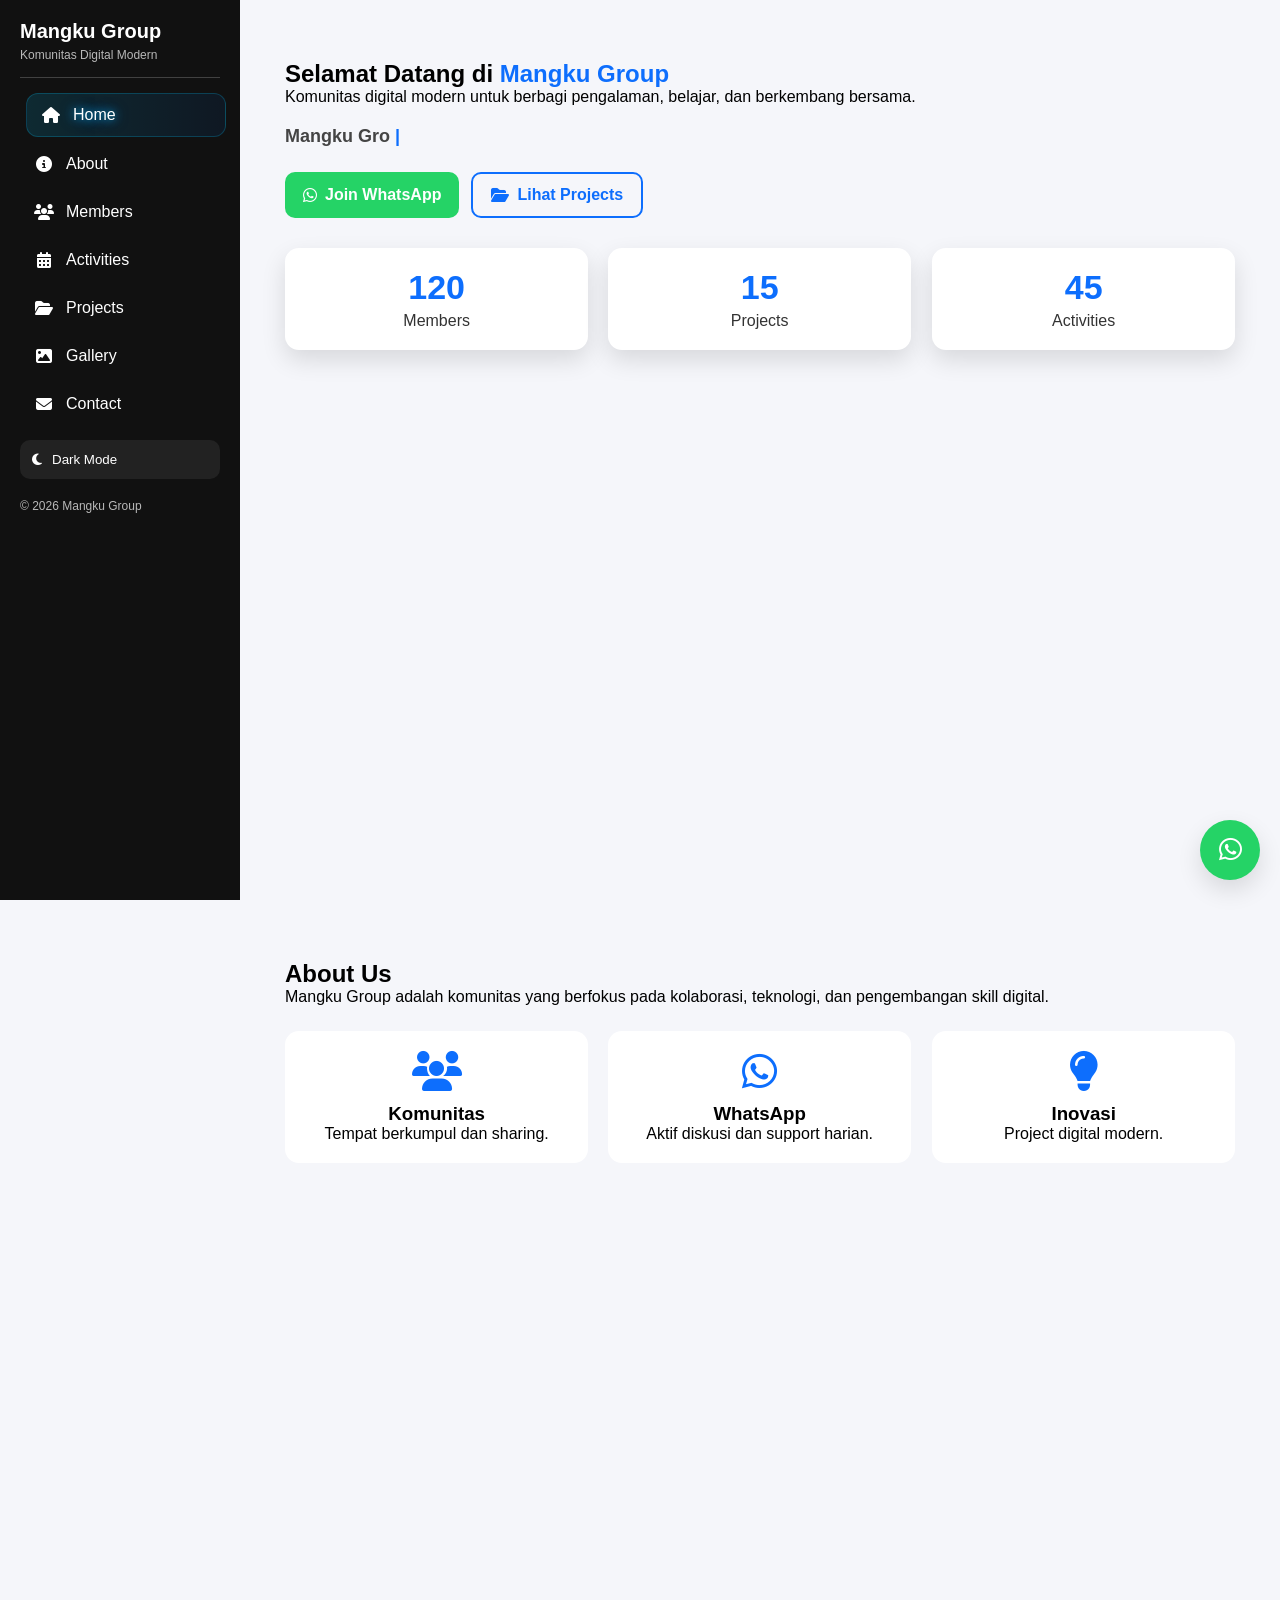
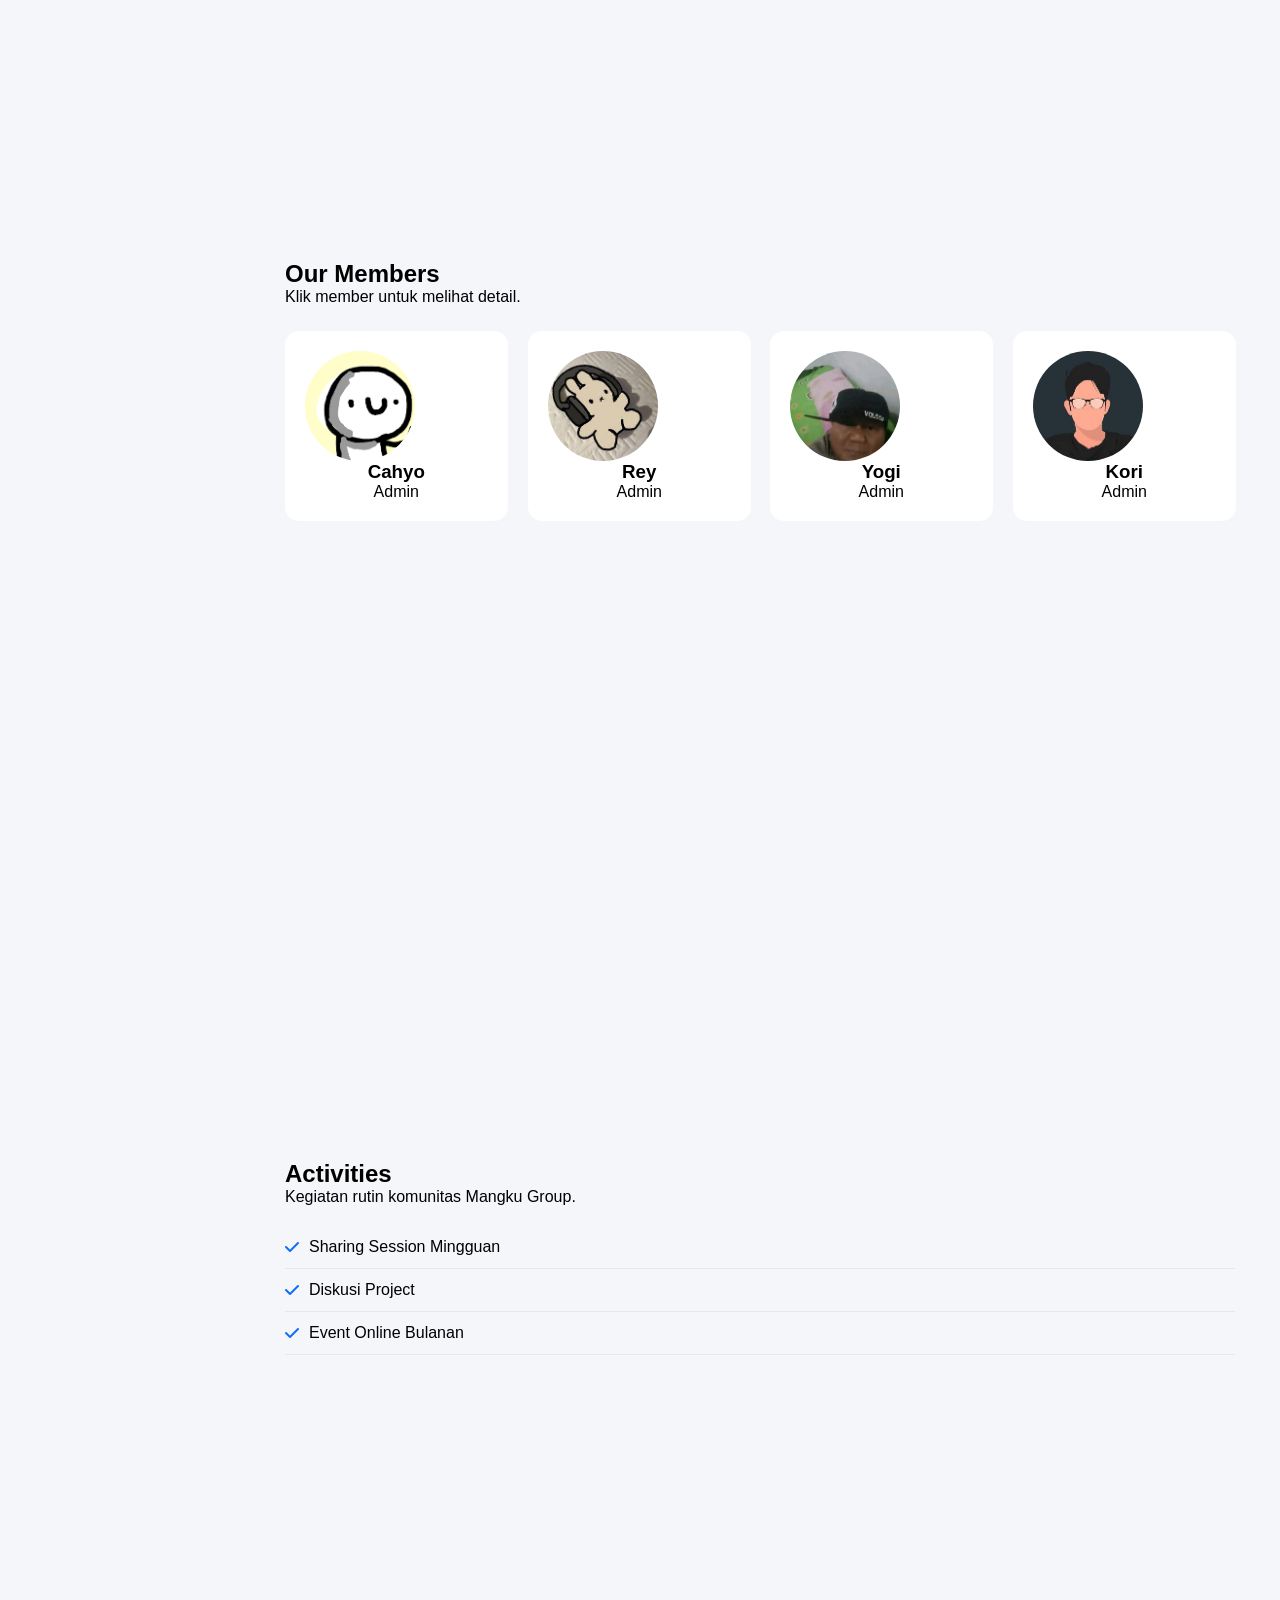
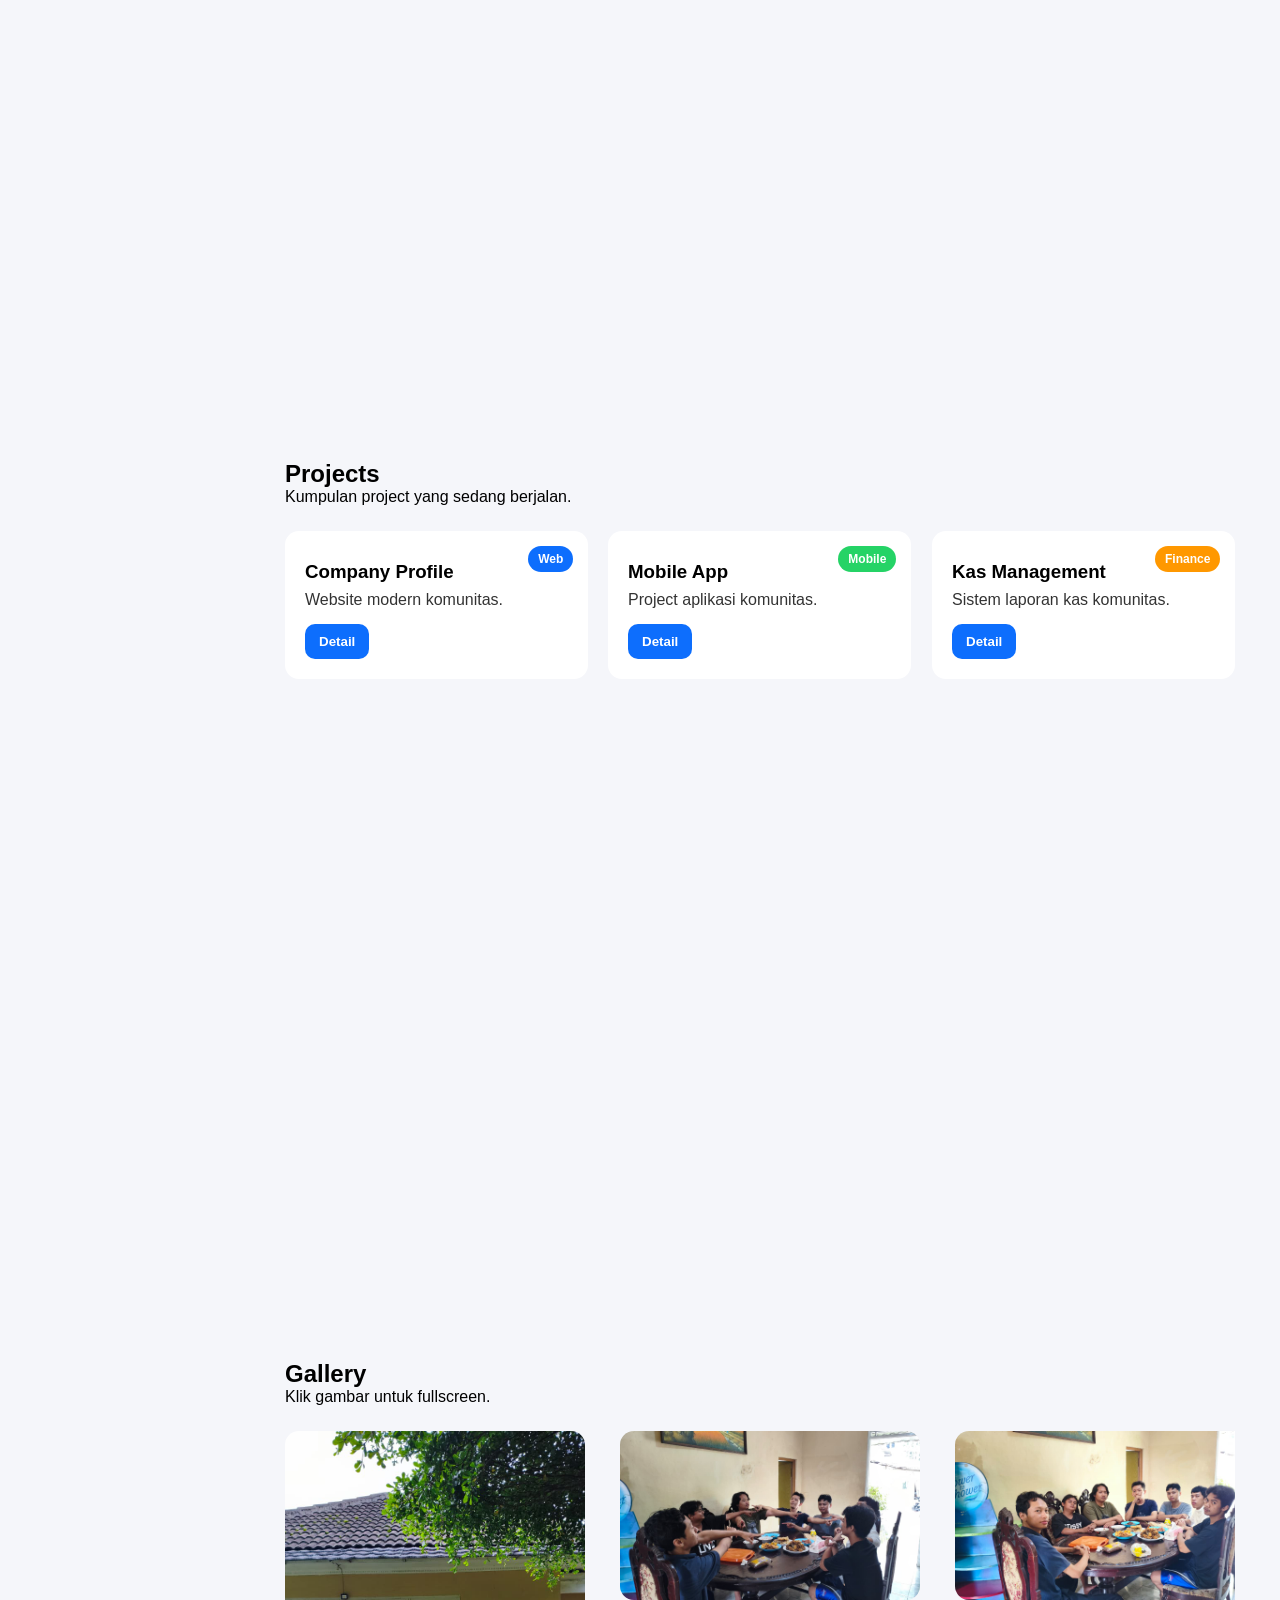
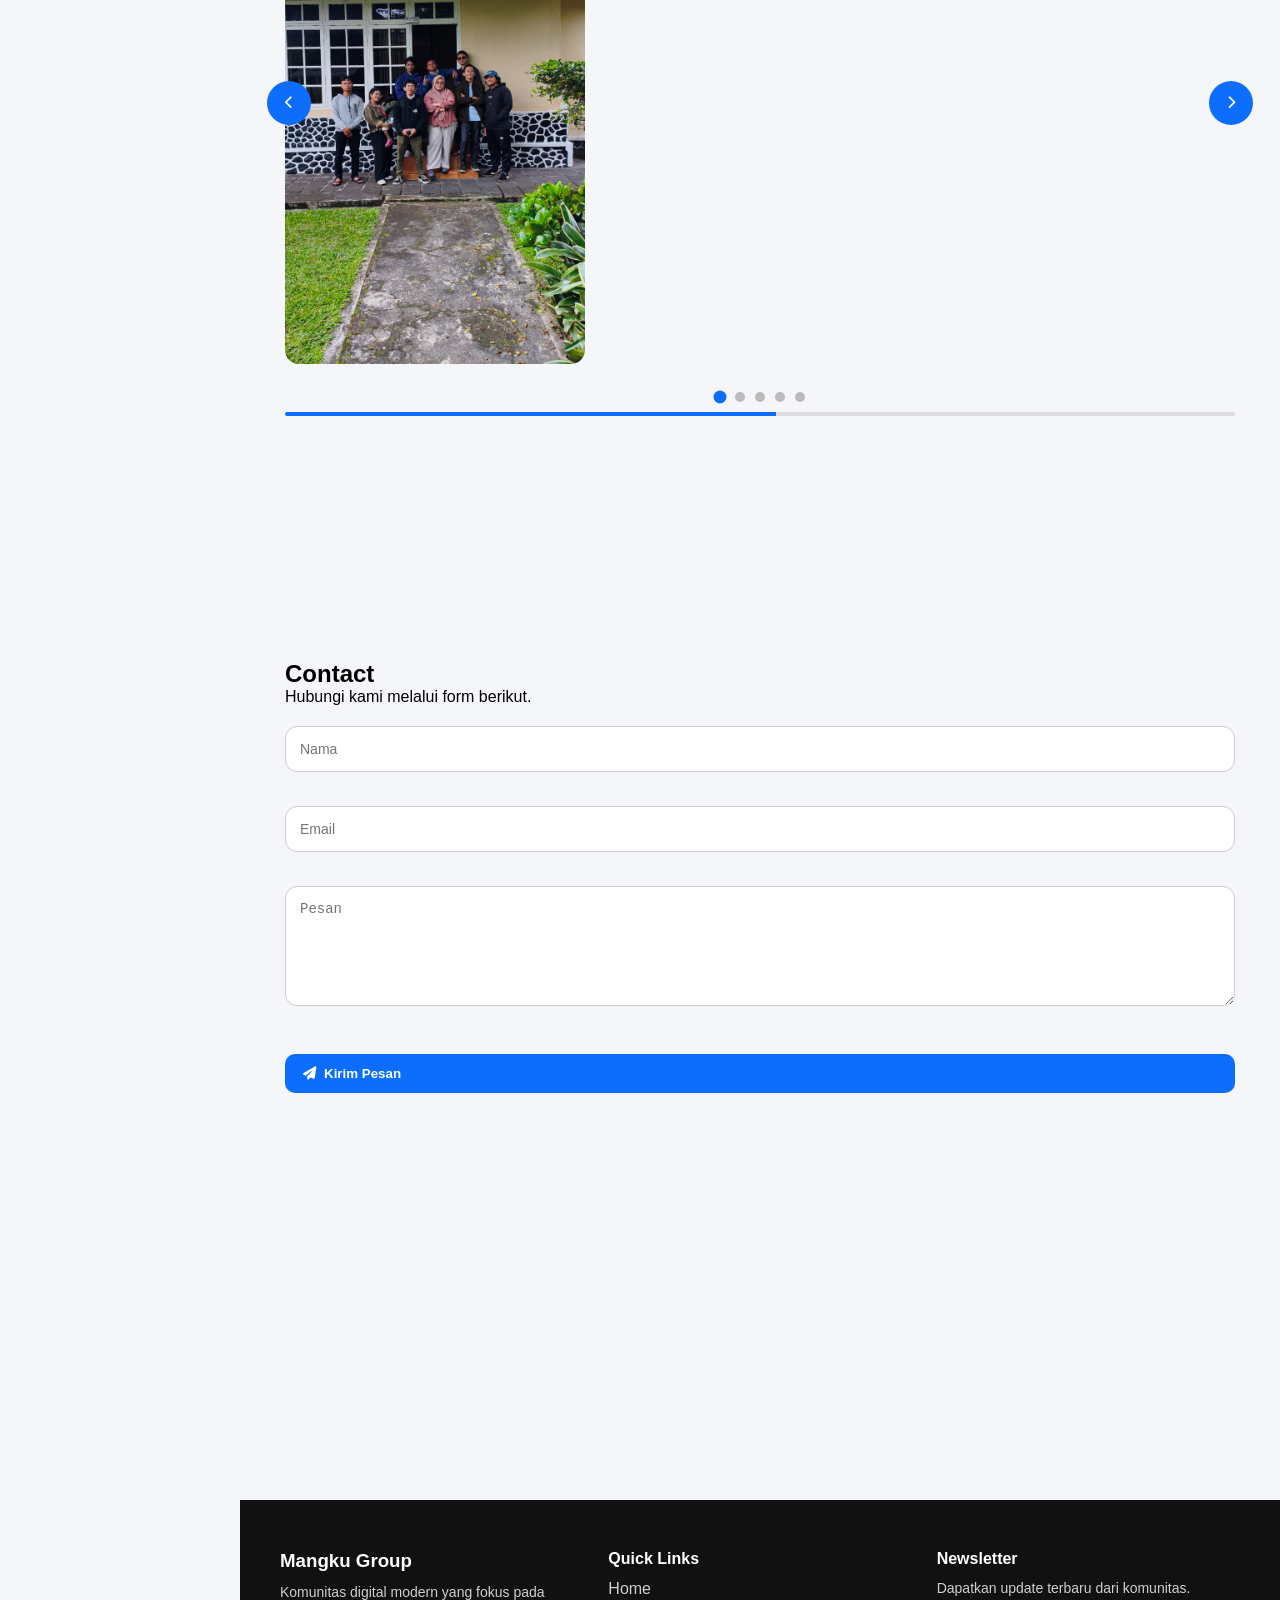
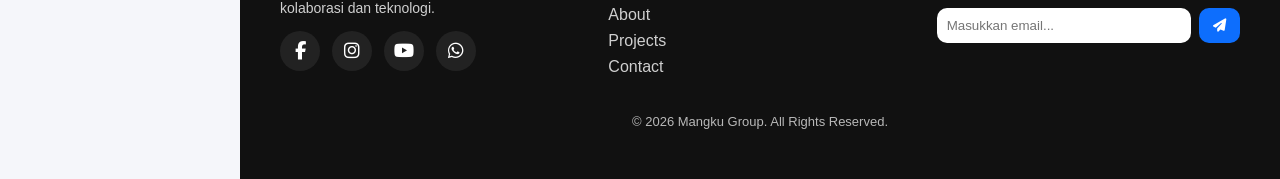
==== index.html @ cdd54095 "Bug Fix Double active menu" ====
<!DOCTYPE html>
<html lang="id">

<head>
  <meta charset="UTF-8" />
  <meta name="viewport" content="width=device-width, initial-scale=1.0" />
  <title>Mangku Group - Company Profile</title>
  <link rel="stylesheet" href="https://cdnjs.cloudflare.com/ajax/libs/font-awesome/6.5.0/css/all.min.css" />
  <link rel="stylesheet" href="css/style.css" />
</head>

<body>

  <!-- [1] SCROLL PROGRESS BAR -->
  <div id="scrollProgress"></div>

  <!-- [2] PAGE LOADER -->
  <div class="page-loader" id="pageLoader">
    <div class="loader-box">
      <div class="spinner"></div>
      <p>Loading Website...</p>
    </div>
  </div>

  <!-- [3] MOBILE MENU TOGGLE -->
  <button class="menu-toggle" id="menuToggle" aria-label="Buka Menu">
    <i class="fa-solid fa-bars"></i>
  </button>

  <!-- [4] OVERLAY MOBILE -->
  <div class="overlay" id="overlay"></div>

  <!-- [5] SIDEBAR -->
  <aside class="sidebar" id="sidebar">
    <div class="sidebar-header">
      <h2 class="logo">Mangku Group</h2>
      <p class="tagline">Komunitas Digital Modern</p>
    </div>

    <hr class="sidebar-line" />

    <nav class="sidebar-menu" aria-label="Menu Utama">
      <div class="menu-highlight" id="menuHighlight"></div>
      <a href="#home" class="menu-link sidebar-link"><i class="fa-solid fa-house"></i><span>Home</span></a>
      <a href="#about" class="menu-link sidebar-link"><i class="fa-solid fa-circle-info"></i><span>About</span></a>
      <a href="#members" class="menu-link sidebar-link"><i class="fa-solid fa-users"></i><span>Members</span></a>
      <a href="#activities" class="menu-link sidebar-link"><i
          class="fa-solid fa-calendar-days"></i><span>Activities</span></a>
      <a href="#projects" class="menu-link sidebar-link"><i
          class="fa-solid fa-folder-open"></i><span>Projects</span></a>
      <a href="#gallery" class="menu-link sidebar-link"><i class="fa-solid fa-image"></i><span>Gallery</span></a>
      <a href="#contact" class="menu-link sidebar-link"><i class="fa-solid fa-envelope"></i><span>Contact</span></a>
    </nav>

    <button class="dark-toggle" id="darkToggle" aria-label="Toggle Dark Mode">
      <i class="fa-solid fa-moon"></i>
      <span>Dark Mode</span>
    </button>

    <div class="sidebar-footer">
      <p>© 2026 Mangku Group</p>
    </div>
  </aside>

  <!-- [6] MAIN CONTENT -->
  <main class="main-content">

    <!-- HOME -->
    <section class="section" id="home">
      <div class="section-inner">
        <h1 class="reveal">Selamat Datang di <span class="highlight">Mangku Group</span></h1>
        <p class="reveal delay-1">Komunitas digital modern untuk berbagi pengalaman, belajar, dan berkembang bersama.
        </p>
        <h3 class="typing-area">
          <span id="typingText"></span>
          <span class="typing-cursor" aria-hidden="true">|</span>
        </h3>
        <div class="hero-buttons">
          <a href="https://wa.me/6281234567890" target="_blank" rel="noopener noreferrer"
            class="btn-primary btn-whatsapp">
            <i class="fa-brands fa-whatsapp"></i> Join WhatsApp
          </a>
          <a href="#projects" class="btn-outline">
            <i class="fa-solid fa-folder-open"></i> Lihat Projects
          </a>
        </div>
        <div class="home-stats">
          <div class="stat-card reveal">
            <h2 class="count" data-target="120">0</h2>
            <p>Members</p>
          </div>
          <div class="stat-card reveal delay-1">
            <h2 class="count" data-target="15">0</h2>
            <p>Projects</p>
          </div>
          <div class="stat-card reveal delay-2">
            <h2 class="count" data-target="45">0</h2>
            <p>Activities</p>
          </div>
        </div>
      </div>
    </section>

    <!-- ABOUT -->
    <section class="section" id="about">
      <div class="section-inner">
        <h2 class="reveal">About Us</h2>
        <p class="reveal delay-1">Mangku Group adalah komunitas yang berfokus pada kolaborasi, teknologi, dan
          pengembangan skill digital.</p>
        <div class="about-icons">
          <div class="about-card reveal">
            <i class="fa-solid fa-users"></i>
            <h3>Komunitas</h3>
            <p>Tempat berkumpul dan sharing.</p>
          </div>
          <div class="about-card reveal delay-1">
            <i class="fa-brands fa-whatsapp"></i>
            <h3>WhatsApp</h3>
            <p>Aktif diskusi dan support harian.</p>
          </div>
          <div class="about-card reveal delay-2">
            <i class="fa-solid fa-lightbulb"></i>
            <h3>Inovasi</h3>
            <p>Project digital modern.</p>
          </div>
        </div>
      </div>
    </section>

    <!-- MEMBERS -->
    <section class="section" id="members">
      <div class="section-inner">
        <h2 class="reveal">Our Members</h2>
        <p>Klik member untuk melihat detail.</p>
        <div class="member-grid">
          <div class="member-card reveal" data-name="Cahyo" data-role="Admin"
            data-desc="Cahyo adalah admin utama komunitas Mangku Group." data-img="img/member1.png">
            <img src="img/member1.png" alt="Foto Cahyo" loading="lazy" />
            <h3>Cahyo</h3>
            <p>Admin</p>
          </div>
          <div class="member-card reveal delay-1" data-name="Rey" data-role="Admin"
            data-desc="Rey bertanggung jawab mengembangkan project komunitas." data-img="img/member2.jpg">
            <img src="img/member2.jpg" alt="Foto Rey" loading="lazy" />
            <h3>Rey</h3>
            <p>Admin</p>
          </div>
          <div class="member-card reveal delay-2" data-name="Yogi" data-role="Admin"
            data-desc="Yogi membantu desain UI/UX project komunitas." data-img="img/member3.jpeg">
            <img src="img/member3.jpeg" alt="Foto Yogi" loading="lazy" />
            <h3>Yogi</h3>
            <p>Admin</p>
          </div>
          <div class="member-card reveal delay-3" data-name="Kori" data-role="Admin"
            data-desc="Kori pengatur suasana komunitas." data-img="img/member4.jpg">
            <img src="img/member4.jpg" alt="Foto Kori" loading="lazy" />
            <h3>Kori</h3>
            <p>Admin</p>
          </div>
        </div>
      </div>
    </section>

    <!-- ACTIVITIES -->
    <section class="section" id="activities">
      <div class="section-inner">
        <h2 class="reveal">Activities</h2>
        <p>Kegiatan rutin komunitas Mangku Group.</p>
        <ul class="activity-list">
          <li class="reveal"><i class="fa-solid fa-check"></i> Sharing Session Mingguan</li>
          <li class="reveal delay-1"><i class="fa-solid fa-check"></i> Diskusi Project</li>
          <li class="reveal delay-2"><i class="fa-solid fa-check"></i> Event Online Bulanan</li>
        </ul>
      </div>
    </section>

    <!-- PROJECTS -->
    <section class="section" id="projects">
      <div class="section-inner">
        <h2 class="reveal">Projects</h2>
        <p>Kumpulan project yang sedang berjalan.</p>
        <div class="project-grid">
          <div class="project-card reveal reveal-zoom" data-title="Website Company Profile"
            data-desc="Project website modern untuk komunitas." data-img="https://picsum.photos/500/300?random=1">
            <span class="project-badge badge-blue">Web</span>
            <h3>Company Profile</h3>
            <p>Website modern komunitas.</p>
            <button class="btn-detail">Detail</button>
          </div>
          <div class="project-card reveal reveal-zoom delay-1" data-title="Mobile App"
            data-desc="Aplikasi mobile untuk anggota komunitas." data-img="https://picsum.photos/500/300?random=2">
            <span class="project-badge badge-green">Mobile</span>
            <h3>Mobile App</h3>
            <p>Project aplikasi komunitas.</p>
            <button class="btn-detail">Detail</button>
          </div>
          <div class="project-card reveal reveal-zoom delay-2" data-title="Kas Management"
            data-desc="Sistem kas untuk laporan transaksi komunitas." data-img="https://picsum.photos/500/300?random=3">
            <span class="project-badge badge-orange">Finance</span>
            <h3>Kas Management</h3>
            <p>Sistem laporan kas komunitas.</p>
            <button class="btn-detail">Detail</button>
          </div>
        </div>
      </div>
    </section>

    <!-- GALLERY -->
    <section class="section" id="gallery">
      <div class="section-inner">
        <h2>Gallery</h2>
        <p>Klik gambar untuk fullscreen.</p>
        <div class="gallery-slider">
          <button class="gallery-btn left" id="galleryPrev" aria-label="Slide Sebelumnya">
            <i class="fa-solid fa-chevron-left"></i>
          </button>
          <div class="gallery-track" id="galleryTrack">
            <div class="gallery-item">
              <img data-src="img/galeri1.jpeg" src="placeholder.jpg" class="gallery-img lazy-img" alt="Galeri 1" />
            </div>
            <div class="gallery-item">
              <img data-src="img/galeri2.jpeg" src="placeholder.jpg" class="gallery-img lazy-img" alt="Galeri 2" />
            </div>
            <div class="gallery-item">
              <img data-src="img/galeri3.jpeg" src="placeholder.jpg" class="gallery-img lazy-img" alt="Galeri 3" />
            </div>
            <div class="gallery-item">
              <img data-src="img/galeri4.jpeg" src="placeholder.jpg" class="gallery-img lazy-img" alt="Galeri 4" />
            </div>
            <div class="gallery-item">
              <img data-src="img/galeri5.jpeg" src="placeholder.jpg" class="gallery-img lazy-img" alt="Galeri 5" />
            </div>
          </div>
          <button class="gallery-btn right" id="galleryNext" aria-label="Slide Berikutnya">
            <i class="fa-solid fa-chevron-right"></i>
          </button>
        </div>
        <div class="gallery-dots" id="galleryDots" role="tablist" aria-label="Navigasi Gallery"></div>
        <div class="gallery-progress" aria-hidden="true">
          <div class="gallery-progress-bar" id="galleryProgressBar"></div>
        </div>
      </div>
    </section>

    <!-- CONTACT -->
    <section class="section" id="contact">
      <div class="section-inner">
        <h2 class="reveal">Contact</h2>
        <p>Hubungi kami melalui form berikut.</p>
        <form id="contactForm" class="contact-form" novalidate>
          <div class="form-group">
            <input type="text" id="name" placeholder="Nama" autocomplete="name" />
            <small id="nameError" class="error-text" role="alert"></small>
          </div>
          <div class="form-group">
            <input type="email" id="email" placeholder="Email" autocomplete="email" />
            <small id="emailError" class="error-text" role="alert"></small>
          </div>
          <div class="form-group">
            <textarea id="message" placeholder="Pesan"></textarea>
            <small id="messageError" class="error-text" role="alert"></small>
          </div>
          <button type="submit" class="btn-primary btn-send">
            <i class="fa-solid fa-paper-plane"></i> Kirim Pesan
          </button>
        </form>
      </div>
    </section>

    <!-- FOOTER -->
    <footer class="footer" id="footer">
      <div class="footer-inner">
        <div class="footer-col">
          <h3>Mangku Group</h3>
          <p>Komunitas digital modern yang fokus pada kolaborasi dan teknologi.</p>
          <div class="footer-social">
            <a href="#" aria-label="Facebook"><i class="fa-brands fa-facebook-f"></i></a>
            <a href="#" aria-label="Instagram"><i class="fa-brands fa-instagram"></i></a>
            <a href="#" aria-label="YouTube"><i class="fa-brands fa-youtube"></i></a>
            <a href="#" aria-label="WhatsApp"><i class="fa-brands fa-whatsapp"></i></a>
          </div>
        </div>
        <div class="footer-col">
          <h4>Quick Links</h4>
          <ul>
            <li><a href="#home">Home</a></li>
            <li><a href="#about">About</a></li>
            <li><a href="#projects">Projects</a></li>
            <li><a href="#contact">Contact</a></li>
          </ul>
        </div>
        <div class="footer-col">
          <h4>Newsletter</h4>
          <p>Dapatkan update terbaru dari komunitas.</p>
          <div class="newsletter-box">
            <input type="email" placeholder="Masukkan email..." aria-label="Email Newsletter" />
            <button type="button" aria-label="Daftar Newsletter"><i class="fa-solid fa-paper-plane"></i></button>
          </div>
        </div>
      </div>
      <div class="footer-bottom">
        <p>© 2026 Mangku Group. All Rights Reserved.</p>
      </div>
    </footer>
  </main>

  <!-- [7] MODAL MEMBER -->
  <div class="modal" id="memberModal" role="dialog" aria-modal="true" aria-labelledby="modalName">
    <div class="modal-content">
      <button class="close" id="closeMemberModal" aria-label="Tutup">&times;</button>
      <img id="modalImg" src="" alt="Foto Member" />
      <h3 id="modalName"></h3>
      <p id="modalRole"></p>
      <p id="modalDesc"></p>
    </div>
  </div>

  <!-- [8] MODAL PROJECT -->
  <div class="modal" id="projectModal" role="dialog" aria-modal="true" aria-labelledby="projectTitle">
    <div class="modal-content">
      <button class="close" id="closeProjectModal" aria-label="Tutup">&times;</button>
      <img id="projectImg" src="" alt="Gambar Project" />
      <h3 id="projectTitle"></h3>
      <p id="projectDesc"></p>
    </div>
  </div>

  <!-- [9] LIGHTBOX GALLERY MODAL -->
  <div class="modal" id="lightboxModal" role="dialog" aria-modal="true" aria-label="Lightbox Gallery">
    <div class="modal-content lightbox-content">
      <button class="close" id="closeLightbox" aria-label="Tutup Lightbox">&times;</button>
      <div class="lightbox-controls">
        <button class="zoom-btn" id="fullscreenBtn" aria-label="Fullscreen">
          <i class="fa-solid fa-expand"></i>
        </button>
        <button class="zoom-btn" id="zoomInBtn" aria-label="Zoom In"><i class="fa-solid fa-plus"></i></button>
        <button class="zoom-btn" id="zoomOutBtn" aria-label="Zoom Out"><i class="fa-solid fa-minus"></i></button>
        <button class="zoom-btn" id="zoomResetBtn" aria-label="Reset Zoom"><i
            class="fa-solid fa-rotate-right"></i></button>
      </div>
      <img id="lightboxImg" src="" alt="Lightbox Image" />
      <div id="lightboxCounter" class="lightbox-counter" aria-live="polite"></div>
      <div id="lightboxThumbs" class="lightbox-thumbs" aria-label="Thumbnail Gallery"></div>
      <button id="lightboxPrev" class="lightbox-nav prev" aria-label="Gambar Sebelumnya">&#10094;</button>
      <button id="lightboxNext" class="lightbox-nav next" aria-label="Gambar Berikutnya">&#10095;</button>
    </div>
  </div>

  <!-- [10] TOAST -->
  <div class="toast" id="toast" role="status" aria-live="polite">
    <i class="fa-solid fa-circle-check"></i>
    <span id="toastMsg">Pesan berhasil dikirim!</span>
  </div>

  <!-- [11] BACK TO TOP -->
  <button class="back-to-top" id="backToTop" aria-label="Kembali ke Atas">
    <i class="fa-solid fa-arrow-up"></i>
  </button>

  <!-- [12] FLOATING WHATSAPP -->
  <a href="https://wa.me/6281234567890" target="_blank" rel="noopener noreferrer" class="floating-whatsapp"
    id="floatingWhatsapp" aria-label="Hubungi via WhatsApp">
    <i class="fa-brands fa-whatsapp"></i>
  </a>

  <!-- [13] AUDIO -->
  <audio id="clickSound" src="click.mp3" preload="none"></audio>

  <!-- [14] JAVASCRIPT -->
  <script src="js/main.js"></script>
</body>

</html>
---- css/style.css ----
/* ============================================================
  [1] RESET & BASE
============================================================ */
* {
  -webkit-tap-highlight-color: transparent;
}

*,
*::before,
*::after {
  margin: 0;
  padding: 0;
  box-sizing: border-box;
}

html {
  scroll-behavior: smooth;
}

body {
  font-family: Arial, sans-serif;
  display: flex;
  background: #f5f6fa;
  overflow-x: hidden;
}

/* ============================================================
  [1a] GLOBAL RESPONSIVE SAFETY
============================================================ */

html,
body {
  max-width: 100%;
}

img {
  max-width: 100%;
  display: block;
}

section {
  width: 100%;
}

/* ============================================================
  [2] THEME VARIABLES
============================================================ */
:root {
  --primary: #0d6efd;
  --whatsapp: #25d366;
  --dark: #111;
  --soft-shadow: 0 10px 25px rgba(0, 0, 0, 0.12);
  --radius: 14px;
  --transition-fast: 0.2s ease;
  --transition: 0.3s ease;
  --transition-slow: 0.45s cubic-bezier(0.22, 1, 0.36, 1);
}

/* ============================================================
  [3] SCROLL PROGRESS BAR
============================================================ */
#scrollProgress {
  position: fixed;
  top: 0;
  left: 0;
  height: 5px;
  width: 0%;
  background: var(--primary);
  z-index: 9999;
  transition: width 0.1s linear;
}

/* ============================================================
  [4] PAGE LOADER
============================================================ */
.page-loader {
  position: fixed;
  inset: 0;
  background: #111;
  display: flex;
  justify-content: center;
  align-items: center;
  z-index: 99999;
  transition: opacity 0.5s ease;
}

.page-loader.hide {
  opacity: 0;
  pointer-events: none;
}

.loader-box {
  text-align: center;
  color: white;
}

.spinner {
  width: 45px;
  height: 45px;
  border: 5px solid rgba(255, 255, 255, 0.2);
  border-top-color: white;
  border-radius: 50%;
  animation: spin 1s linear infinite;
  margin: 0 auto 12px;
}

@keyframes spin {
  to {
    transform: rotate(360deg);
  }
}

/* ============================================================
  [5] MOBILE MENU TOGGLE
============================================================ */
.menu-toggle {
  display: none;
  position: fixed;
  top: 18px;
  left: 18px;
  background: var(--primary);
  color: white;
  border: none;
  padding: 10px 12px;
  border-radius: 10px;
  font-size: 18px;
  cursor: pointer;
  z-index: 9999;
}

/* ============================================================
  [6] OVERLAY MOBILE
============================================================ */
.overlay {
  position: fixed;
  inset: 0;
  background: rgba(0, 0, 0, 0.55);
  opacity: 0;
  pointer-events: none;
  transition: var(--transition);
  z-index: 998;
}

.overlay.active {
  opacity: 1;
  pointer-events: auto;
}

/* ============================================================
  [7] SIDEBAR
============================================================ */
.sidebar {
  width: 240px;
  height: 100vh;
  position: fixed;
  background: var(--dark);
  padding: 20px;
  z-index: 999;
  transition: left 0.35s ease;
}

.sidebar-header {
  color: white;
}

.logo {
  font-size: 20px;
}
.tagline {
  font-size: 12px;
  opacity: 0.7;
  margin-top: 5px;
}

.sidebar-line {
  margin: 15px 0;
  border: none;
  height: 1px;
  background: rgba(255, 255, 255, 0.2);
}

.sidebar-menu {
  display: flex;
  flex-direction: column;
  gap: 6px;
  position: relative;
}

/* [7a] Menu link base */
.menu-link {
  display: flex;
  align-items: center;
  gap: 12px;
  padding: 12px 14px;
  text-decoration: none;
  color: white;
  border-radius: 12px;
  position: relative;
  z-index: 2;
  /* Gunakan properti spesifik, bukan "all", agar background active
     tidak ikut ter-transition dan tidak terlihat bocor ke link lain */
  transition:
    transform 0.25s ease,
    box-shadow 0.25s ease,
    color 0.25s ease;
}

/* Active: hanya transform — background diatur .sidebar-link.active */
.menu-link.active {
  transform: translateX(6px);
  pointer-events: none;
}

.menu-link.active:hover {
  box-shadow: none;
}

.menu-link i {
  width: 20px;
  text-align: center;
  transition:
    transform 0.25s ease,
    color 0.25s ease;
}

.menu-link:hover i {
  transform: scale(1.2);
  color: #00c6ff;
}

/* Hover HANYA untuk link yang belum active, mencegah double-active visual */
.menu-link:not(.active):hover {
  transform: translateX(6px);
  box-shadow: 0 0 8px rgba(0, 198, 255, 0.08);
}

/* [7b] Menu highlight (disabled — replaced by nav-indicator) */
.menu-highlight {
  position: absolute;
  width: 100%;
  height: 44px;
  border-radius: 10px;
  top: 0;
  left: 0;
  z-index: 1;
  opacity: 0 !important;
  visibility: hidden !important;
}

/* [7c] Active neon text */
.menu-link.active span {
  color: #fff;
  text-shadow:
    0 0 8px rgba(0, 198, 255, 0.8),
    0 0 14px rgba(0, 114, 255, 0.6);
}

/* [7d] Underline gradient on active/hover */
.sidebar-link::after {
  content: "";
  position: absolute;
  left: 14px;
  bottom: 6px;
  width: 0%;
  height: 3px;
  border-radius: 50px;
  background: linear-gradient(90deg, #00c6ff, #0072ff);
  box-shadow: 0 0 10px rgba(0, 198, 255, 0.7);
  transition: width 0.35s ease;
}

.sidebar-link:hover::after {
  width: 65%;
}

/* Sembunyikan underline saat active — indicator neon sudah cukup */
.sidebar-link.active::after {
  width: 0%;
  opacity: 0;
}

/* Background active — satu rule, satu tempat */
.sidebar-link.active {
  background: linear-gradient(
    90deg,
    rgba(0, 198, 255, 0.14),
    rgba(0, 114, 255, 0.08)
  );
  border: 1px solid rgba(0, 198, 255, 0.22);
}

/* [7e] Sliding nav indicator */
.nav-indicator {
  position: absolute;
  left: 10px;
  width: calc(100% - 20px);
  height: 50px;
  border-radius: 16px;
  pointer-events: none;
  background: linear-gradient(
    135deg,
    rgba(0, 198, 255, 0.22),
    rgba(0, 114, 255, 0.22)
  );
  border: 1px solid rgba(0, 198, 255, 0.35);
  backdrop-filter: blur(12px);
  box-shadow:
    0 0 18px rgba(0, 198, 255, 0.35),
    0 0 28px rgba(0, 114, 255, 0.25);
  overflow: hidden;
  z-index: 1;
  opacity: 0;
  transform: scale(0.95);
  transition:
    top 0.38s cubic-bezier(0.22, 1, 0.36, 1),
    height 0.38s cubic-bezier(0.22, 1, 0.36, 1),
    opacity 0.2s ease,
    transform 0.25s ease;
}

.nav-indicator::before {
  content: "";
  position: absolute;
  top: 0;
  left: -120%;
  width: 120%;
  height: 100%;
  background: linear-gradient(
    120deg,
    transparent,
    rgba(255, 255, 255, 0.18),
    transparent
  );
  animation: shimmerMove 2.2s infinite;
}

@keyframes shimmerMove {
  from {
    left: -120%;
  }
  to {
    left: 120%;
  }
}

/* [7f] Dark mode toggle */
.dark-toggle {
  margin-top: 15px;
  width: 100%;
  padding: 12px;
  background: #222;
  border: none;
  color: white;
  border-radius: 10px;
  cursor: pointer;
  display: flex;
  gap: 10px;
  align-items: center;
  transition: background 0.2s ease;
}

.dark-toggle:hover {
  background: #333;
}

/* [7g] Sidebar footer */
.sidebar-footer {
  margin-top: 20px;
  color: white;
  font-size: 12px;
  opacity: 0.7;
}

/* ============================================================
  [8] MAIN CONTENT & SECTION
============================================================ */
.main-content {
  margin-left: 240px;
  width: calc(100% - 240px);
}

.section {
  min-height: 100vh;
  padding: 60px 40px;
}

.section-inner {
  max-width: 950px;
  margin: auto;
}

.highlight {
  color: var(--primary);
}

/* ============================================================
  [9] TYPING ANIMATION
============================================================ */
.typing-area {
  margin-top: 20px;
  font-size: 18px;
  color: #444;
}

.typing-cursor {
  color: var(--primary);
  font-weight: bold;
  animation: blink 0.8s infinite;
}

@keyframes blink {
  50% {
    opacity: 0;
  }
}

/* ============================================================
  [10] BUTTONS
============================================================ */
.btn-primary,
.btn-outline {
  padding: 12px 18px;
  border-radius: 10px;
  text-decoration: none;
  display: inline-flex;
  align-items: center;
  gap: 8px;
  font-weight: bold;
  cursor: pointer;
  border: none;
  transition: var(--transition);
}

.btn-primary:active,
.btn-outline:active {
  transform: scale(0.96);
}

.btn-primary {
  background: var(--primary);
  color: white;
}
.btn-primary:hover {
  transform: translateY(-3px);
  opacity: 0.95;
}

.btn-outline {
  border: 2px solid var(--primary);
  color: var(--primary);
  background: transparent;
}
.btn-outline:hover {
  background: var(--primary);
  color: white;
}

.btn-whatsapp {
  background: var(--whatsapp);
}
.btn-whatsapp:hover {
  opacity: 0.9;
}

.hero-buttons {
  margin-top: 25px;
  display: flex;
  gap: 12px;
  flex-wrap: wrap;
}
.btn-send {
  margin-top: 10px;
}

/* ============================================================
  [11] HOME — STATS
============================================================ */
.home-stats {
  margin-top: 30px;
  display: grid;
  grid-template-columns: repeat(auto-fit, minmax(200px, 1fr));
  gap: 20px;
}

.stat-card {
  background: white;
  padding: 20px;
  border-radius: var(--radius);
  text-align: center;
  box-shadow: var(--soft-shadow);
}

.stat-card h2 {
  font-size: 34px;
  color: var(--primary);
}
.stat-card p {
  margin-top: 5px;
  opacity: 0.8;
}

/* ============================================================
  [12] ABOUT — CARDS
============================================================ */
.about-icons {
  display: grid;
  grid-template-columns: repeat(auto-fit, minmax(220px, 1fr));
  gap: 20px;
  margin-top: 25px;
}

.about-card {
  background: white;
  padding: 20px;
  border-radius: var(--radius);
  text-align: center;
  cursor: pointer;
  transition: var(--transition);
}

.about-card i {
  font-size: 40px;
  color: var(--primary);
  margin-bottom: 12px;
}
.about-card:hover {
  transform: translateY(-6px) scale(1.01);
  box-shadow: var(--soft-shadow);
}

/* ============================================================
  [13] MEMBERS — CARDS
============================================================ */
.member-grid {
  display: grid;
  grid-template-columns: repeat(auto-fit, minmax(180px, 1fr));
  gap: 20px;
  margin-top: 25px;
}

.member-card {
  background: white;
  padding: 20px;
  border-radius: var(--radius);
  text-align: center;
  cursor: pointer;
  transition: var(--transition);
}

.member-card img {
  width: 110px;
  height: 110px;
  border-radius: 50%;
  object-fit: cover;
}
.member-card:hover {
  transform: translateY(-6px) scale(1.01);
  box-shadow: var(--soft-shadow);
}

/* ============================================================
  [14] ACTIVITIES — LIST
============================================================ */
.activity-list {
  margin-top: 20px;
  list-style: none;
}

.activity-list li {
  padding: 12px 0;
  font-size: 16px;
  display: flex;
  align-items: center;
  gap: 10px;
  border-bottom: 1px solid rgba(0, 0, 0, 0.06);
}

.activity-list i {
  color: var(--primary);
}

/* ============================================================
  [15] PROJECTS — CARDS & BADGES
============================================================ */
.project-grid {
  margin-top: 25px;
  display: grid;
  grid-template-columns: repeat(auto-fit, minmax(220px, 1fr));
  gap: 20px;
}

.project-card {
  background: white;
  padding: 20px;
  border-radius: var(--radius);
  position: relative;
  cursor: pointer;
  transition: var(--transition);
}

.project-card:hover {
  transform: translateY(-6px) scale(1.01);
  box-shadow: var(--soft-shadow);
}
.project-card h3 {
  margin-top: 10px;
}
.project-card > p {
  margin-top: 8px;
  opacity: 0.8;
}

.btn-detail {
  margin-top: 15px;
  padding: 10px 14px;
  border: none;
  border-radius: 10px;
  background: var(--primary);
  color: white;
  cursor: pointer;
  font-weight: bold;
  transition: opacity 0.2s ease;
}

.btn-detail:hover {
  opacity: 0.9;
}

.project-badge {
  position: absolute;
  top: 15px;
  right: 15px;
  padding: 6px 10px;
  border-radius: 999px;
  font-size: 12px;
  color: white;
  font-weight: bold;
}

.badge-blue {
  background: var(--primary);
}
.badge-green {
  background: var(--whatsapp);
}
.badge-orange {
  background: #ff9800;
}

/* ============================================================
  [16] GALLERY — SLIDER
============================================================ */
.gallery-slider {
  position: relative;
  margin-top: 25px;
}

.gallery-track {
  display: flex;
  gap: 15px;
  overflow-x: auto;
  scroll-behavior: smooth;
  scroll-snap-type: x mandatory;
  scroll-padding-left: 10px;
  scroll-padding-right: 10px;
  will-change: scroll-position;
  padding-bottom: 10px;
  cursor: grab;
}

.gallery-track:active {
  cursor: grabbing;
}
.gallery-track::-webkit-scrollbar {
  display: none;
}

.gallery-item {
  flex: 0 0 auto;
  width: min(320px, 85vw);
  scroll-snap-stop: always;
  scroll-snap-align: center;
}

.gallery-img {
  width: 300px;
  border-radius: var(--radius);
  cursor: pointer;
  transition: transform 0.3s ease;
  display: block;
}

.gallery-img:hover {
  transform: scale(1.03);
}

.gallery-btn {
  position: absolute;
  top: 50%;
  transform: translateY(-50%);
  background: var(--primary);
  border: none;
  color: white;
  width: 44px;
  height: 44px;
  border-radius: 50%;
  cursor: pointer;
  z-index: 5;
  display: flex;
  justify-content: center;
  align-items: center;
  transition: opacity 0.2s ease;
}

.gallery-btn:hover {
  opacity: 0.85;
}
.gallery-btn.left {
  left: -18px;
}
.gallery-btn.right {
  right: -18px;
}

/* ============================================================
  [17] GALLERY — LAZY LOAD
============================================================ */
.lazy-img {
  filter: blur(20px);
  transform: scale(1.05);
  opacity: 0.6;
  transition:
    filter 0.5s ease,
    transform 0.5s ease,
    opacity 0.5s ease;
}

.lazy-img.loaded {
  filter: blur(0);
  transform: scale(1);
  opacity: 1;
}

/* ============================================================
  [18] GALLERY — DOT INDICATOR
============================================================ */
.gallery-dots {
  display: flex;
  justify-content: center;
  gap: 10px;
  margin-top: 18px;
}

.gallery-dot {
  width: 10px;
  height: 10px;
  background: #bbb;
  border-radius: 50%;
  cursor: pointer;
  transition: var(--transition);
}

.gallery-dot.active {
  background: var(--primary);
  transform: scale(1.3);
}

/* ============================================================
  [19] GALLERY — PROGRESS BAR
============================================================ */
.gallery-progress {
  width: 100%;
  height: 4px;
  background: #ddd;
  margin-top: 10px;
  border-radius: 999px;
  overflow: hidden;
}

.gallery-progress-bar {
  height: 4px;
  width: 0%;
  background: var(--primary);
  transition: width 0.1s linear;
}

/* ============================================================
  [20] MODAL — GLOBAL
============================================================ */
.modal {
  position: fixed;
  inset: 0;
  background: rgba(0, 0, 0, 0.65);
  display: flex;
  justify-content: center;
  align-items: center;
  opacity: 0;
  pointer-events: none;
  transition: opacity 0.3s ease;
  z-index: 9999;
}

.modal.show {
  opacity: 1;
  pointer-events: auto;
}

.modal-content {
  background: white;
  padding: 25px;
  border-radius: var(--radius);
  width: 340px;
  text-align: center;
  transform: scale(0.85);
  transition: transform 0.3s ease;
  position: relative;
}

.modal.show .modal-content {
  transform: scale(1);
}

.modal-content img {
  width: 130px;
  height: 130px;
  border-radius: 12px;
  margin: 10px auto;
  object-fit: cover;
  display: block;
}

.close {
  position: absolute;
  right: 15px;
  top: 10px;
  font-size: 28px;
  cursor: pointer;
  background: none;
  border: none;
  color: inherit;
  z-index: 10;
  line-height: 1;
}

/* ============================================================
  [21] LIGHTBOX — CONTAINER
============================================================ */
.lightbox-content {
  width: 90%;
  max-width: 800px;
  overflow: hidden;
}

.lightbox-content > img {
  width: 100%;
  height: auto;
  border-radius: var(--radius);
  display: block;
}

/* ============================================================
  [22] LIGHTBOX — ZOOM CONTROLS
============================================================ */
.lightbox-controls {
  position: absolute;
  top: 18px;
  right: 60px;
  display: flex;
  gap: 10px;
  z-index: 1001;
}

.zoom-btn {
  width: 42px;
  height: 42px;
  border-radius: 50%;
  border: none;
  background: rgba(0, 0, 0, 0.55);
  color: #fff;
  display: flex;
  align-items: center;
  justify-content: center;
  cursor: pointer;
  transition: var(--transition);
}

.zoom-btn:hover {
  background: rgba(0, 198, 255, 0.4);
  box-shadow: 0 0 12px rgba(0, 198, 255, 0.7);
  transform: scale(1.08);
}

/* ============================================================
  [23] LIGHTBOX — IMAGE
============================================================ */
#lightboxImg {
  transition:
    transform 0.18s cubic-bezier(0.22, 1, 0.36, 1),
    opacity 0.3s ease;
  transform-origin: center center;
  cursor: grab;
  will-change: transform, opacity;
  display: block;
  position: relative;
  width: 100%;
  height: auto;
  border-radius: var(--radius);
  backface-visibility: hidden;
}

/* ============================================================
  [24] LIGHTBOX — SLIDE TRANSITION
============================================================ */
.slide-out-left,
.slide-out-right {
  opacity: 0;
  transition: opacity 0.2s ease;
}

.slide-in-left,
.slide-in-right {
  opacity: 0;
}

.slide-center {
  opacity: 1;
  transition: opacity 0.3s ease;
}

/* ============================================================
  [25] LIGHTBOX — NAV BUTTONS
============================================================ */
.lightbox-nav {
  position: absolute;
  top: 50%;
  transform: translateY(-50%);
  font-size: 30px;
  background: rgba(0, 0, 0, 0.5);
  color: white;
  border: none;
  padding: 10px 15px;
  cursor: pointer;
  z-index: 1000;
  border-radius: 8px;
  transition: background 0.2s ease;
}

.lightbox-nav.prev {
  left: 10px;
}
.lightbox-nav.next {
  right: 10px;
}
.lightbox-nav:hover {
  background: rgba(0, 0, 0, 0.8);
}

/* ============================================================
  [26] LIGHTBOX — THUMBNAILS
============================================================ */
.lightbox-thumbs {
  position: relative;
  margin-top: 14px;
  display: flex;
  gap: 10px;
  overflow-x: auto;
  padding: 8px 5px;
  scroll-behavior: smooth;
  scrollbar-width: none;
}

.lightbox-thumbs::-webkit-scrollbar {
  display: none;
}

.lightbox-thumbs img {
  width: 70px;
  height: 52px;
  object-fit: cover;
  border-radius: 8px;
  cursor: pointer;
  opacity: 0.55;
  border: 2px solid transparent;
  flex-shrink: 0;
  transition: all 0.25s ease;
  scroll-snap-align: center;
}

.lightbox-thumbs img:hover {
  opacity: 1;
  transform: scale(1.06);
}

.lightbox-thumbs img.active {
  opacity: 1;
  transform: scale(1.1);
  border-color: var(--primary);
  box-shadow: 0 0 12px rgba(0, 114, 255, 0.6);
}

/* ============================================================
  [27] LIGHTBOX — COUNTER
============================================================ */
.lightbox-counter {
  text-align: center;
  margin-top: 8px;
  font-size: 13px;
  color: #fff;
  opacity: 0.75;
}

/* ============================================================
  [28] LIGHTBOX — UI AUTO HIDE
============================================================ */
.lightbox-ui-hidden .lightbox-controls,
.lightbox-ui-hidden .lightbox-nav,
.lightbox-ui-hidden .lightbox-thumbs,
.lightbox-ui-hidden .lightbox-counter,
.lightbox-ui-hidden .close {
  opacity: 0;
  pointer-events: none;
  transition: opacity 0.3s ease;
}

/* ============================================================
  [29] LIGHTBOX — IMMERSIVE MODE
============================================================ */
.lightbox-immersive {
  background: rgba(0, 0, 0, 0.95) !important;
}

.lightbox-immersive .lightbox-controls,
.lightbox-immersive .lightbox-nav,
.lightbox-immersive .lightbox-thumbs,
.lightbox-immersive .lightbox-counter,
.lightbox-immersive .close {
  opacity: 0;
  pointer-events: none;
  transition: opacity 0.25s ease;
}

.lightbox-immersive #lightboxImg {
  cursor: zoom-out;
}

/* ============================================================
  [30] CONTACT — FORM
============================================================ */
.contact-form {
  margin-top: 20px;
  display: flex;
  flex-direction: column;
  gap: 14px;
}

.form-group input,
.form-group textarea {
  width: 100%;
  padding: 14px;
  border-radius: 12px;
  border: 1px solid #ccc;
  outline: none;
  font-size: 14px;
  transition: border-color 0.2s ease;
}

.form-group input:focus,
.form-group textarea:focus {
  border-color: var(--primary);
}

.form-group textarea {
  min-height: 120px;
  resize: vertical;
}

.error-text {
  color: #e53935;
  font-size: 12px;
  margin-top: 4px;
  display: block;
  min-height: 16px;
}

/* ============================================================
  [31] FOOTER
============================================================ */
.footer {
  background: var(--dark);
  color: white;
  padding: 50px 40px;
}

.footer-inner {
  max-width: 1100px;
  margin: auto;
  display: grid;
  grid-template-columns: repeat(auto-fit, minmax(240px, 1fr));
  gap: 25px;
}

.footer-col h3,
.footer-col h4 {
  margin-bottom: 12px;
}

.footer-col p {
  opacity: 0.8;
  font-size: 14px;
}

.footer-social {
  display: flex;
  gap: 12px;
  margin-top: 15px;
}

.footer-social a {
  width: 40px;
  height: 40px;
  background: #222;
  border-radius: 50%;
  display: flex;
  justify-content: center;
  align-items: center;
  color: white;
  font-size: 18px;
  text-decoration: none;
  transition: var(--transition);
}

.footer-social a:hover {
  background: var(--primary);
  transform: translateY(-5px);
}

.footer-col ul {
  list-style: none;
}
.footer-col ul li {
  margin-bottom: 8px;
}
.footer-col ul li a {
  text-decoration: none;
  color: white;
  opacity: 0.8;
}
.footer-col ul li a:hover {
  opacity: 1;
}

.newsletter-box {
  display: flex;
  gap: 8px;
  margin-top: 12px;
}

.newsletter-box input {
  flex: 1;
  padding: 10px;
  border-radius: 10px;
  border: none;
  outline: none;
}

.newsletter-box button {
  padding: 10px 14px;
  border: none;
  border-radius: 10px;
  background: var(--primary);
  color: white;
  cursor: pointer;
}

.footer-bottom {
  text-align: center;
  margin-top: 30px;
  opacity: 0.7;
  font-size: 13px;
}

/* ============================================================
  [32] TOAST
============================================================ */
.toast {
  position: fixed;
  top: 25px;
  right: 25px;
  background: #111;
  color: white;
  padding: 14px 18px;
  border-radius: 12px;
  display: flex;
  gap: 10px;
  align-items: center;
  opacity: 0;
  pointer-events: none;
  transition:
    opacity 0.4s ease,
    transform 0.4s ease;
  transform: translateY(-15px) scale(0.98);
  z-index: 99999;
}

.toast.show {
  opacity: 1;
  pointer-events: auto;
  transform: translateY(0) scale(1);
}

/* ============================================================
  [33] BACK TO TOP
============================================================ */
.back-to-top {
  position: fixed;
  bottom: 90px;
  right: 20px;
  background: var(--primary);
  border: none;
  color: white;
  width: 50px;
  height: 50px;
  border-radius: 50%;
  cursor: pointer;
  opacity: 0;
  pointer-events: none;
  transition:
    opacity 0.3s ease,
    transform 0.3s ease;
  z-index: 9999;
  display: flex;
  justify-content: center;
  align-items: center;
  font-size: 18px;
}

.back-to-top.show {
  opacity: 1;
  pointer-events: auto;
}

.back-to-top:hover {
  transform: translateY(-3px);
}

/* ============================================================
  [34] FLOATING WHATSAPP
============================================================ */
.floating-whatsapp {
  position: fixed;
  bottom: 20px;
  right: 20px;
  background: var(--whatsapp);
  color: white;
  width: 60px;
  height: 60px;
  border-radius: 50%;
  font-size: 26px;
  z-index: 9999;
  display: flex;
  justify-content: center;
  align-items: center;
  text-decoration: none;
  box-shadow: var(--soft-shadow);
  transition: transform 0.25s ease;
}

.floating-whatsapp:hover {
  transform: scale(1.08);
}

/* ============================================================
  [35] DARK MODE
============================================================ */
body.dark {
  background: #0b0b0b;
  color: white;
}
body.dark .section {
  background: #0b0b0b;
}

body.dark .about-card,
body.dark .member-card,
body.dark .project-card,
body.dark .stat-card,
body.dark .modal-content {
  background: #1a1a1a;
  color: white;
}

body.dark .form-group input,
body.dark .form-group textarea {
  background: #1a1a1a;
  color: white;
  border-color: #333;
}

body.dark .activity-list li {
  border-color: rgba(255, 255, 255, 0.06);
}

/* ============================================================
  [36] SCROLL REVEAL
  Satu blok bersih — file asli mendefinisikan .reveal DUA KALI
  (baris 1199 dan 1379) dengan class trigger berbeda (.show vs
  .active) yang bentrok dan menyebabkan animasi tidak konsisten.
============================================================ */
.reveal {
  opacity: 0;
  transform: translateY(40px);
  transition:
    opacity 0.7s ease,
    transform 0.7s cubic-bezier(0.22, 1, 0.36, 1);
  will-change: opacity, transform;
}

.reveal.active {
  opacity: 1;
  transform: translate(0, 0);
}

.reveal-left {
  transform: translateX(-60px);
}
.reveal-right {
  transform: translateX(60px);
}
.reveal-zoom {
  transform: scale(0.85);
}

/* Delay utilities */
.delay-1 {
  transition-delay: 0.1s;
}
.delay-2 {
  transition-delay: 0.2s;
}
.delay-3 {
  transition-delay: 0.3s;
}
.delay-4 {
  transition-delay: 0.4s;
}
.delay-5 {
  transition-delay: 0.5s;
}

/* ============================================================
  [37] ANIMATIONS
============================================================ */
@keyframes bounceSoft {
  0% {
    transform: scale(1);
  }
  40% {
    transform: scale(1.08);
  }
  70% {
    transform: scale(0.98);
  }
  100% {
    transform: scale(1);
  }
}

.bounce-active {
  animation: bounceSoft 0.4s ease;
}

/* ============================================================
  [38] RESPONSIVE — MOBILE
============================================================ */
@media (max-width: 768px) {
  .menu-toggle {
    display: block;
  }

  .sidebar {
    left: -260px;
  }

  .sidebar.active {
    left: 0;
  }

  .main-content {
    margin-left: 0;
    width: 100%;
  }

  .section {
    padding: 80px 20px;
  }

  .gallery-btn.left {
    left: 0;
  }

  .gallery-btn.right {
    right: 0;
  }

  .hero-buttons {
    flex-direction: column;
    align-items: flex-start;
  }

  /* ============================================================
     HERO RESPONSIVE POLISH
  ============================================================ */

  .hero-content h1 {
    font-size: 2rem;
    line-height: 1.2;
  }

  .hero-content p {
    font-size: 0.95rem;
  }

  .hero-buttons {
    width: 100%;
    gap: 12px;
  }

  .hero-buttons .btn {
    width: 100%;
    justify-content: center;
  }

  .stats-container {
    grid-template-columns: 1fr;
  }

  .lightbox-nav {
    padding: 8px 10px;
    font-size: 22px;
  }

  .lightbox-thumbs img {
    width: 60px;
    height: 44px;
  }

  .reveal {
    transform: translateY(30px);
  }

  /* ========================================================
    GALLERY RESPONSIVE POLISH
  ======================================================== */

  .gallery-track {
    gap: 12px;
    padding-inline: 10px;
  }

  .gallery-item {
    width: 85vw;
  }

  .gallery-img {
    width: 100%;
    height: auto;
  }

  .gallery-btn {
    width: 38px;
    height: 38px;
    font-size: 14px;
  }

  /* ========================================================
    MODAL RESPONSIVE POLISH
  ======================================================== */

  .modal-content {
    width: min(92vw, 340px);
    padding: 20px;
  }

  .modal-content img {
    width: 110px;
    height: 110px;
  }

  .close {
    right: 12px;
    top: 8px;
    font-size: 24px;
  }
}

/* ============================================================
   [RESPONSIVE] EXTRA SMALL DEVICES
============================================================ */

@media (max-width: 480px) {
  .sidebar {
    width: 260px;
  }

  .hero-content h1 {
    font-size: 1.7rem;
  }

  .menu-link {
    font-size: 0.95rem;
    padding: 11px 12px;
  }

  .gallery-item {
    width: 82vw;
  }

  .lightbox-controls {
    gap: 8px;
  }

  .lightbox-controls button {
    width: 38px;
    height: 38px;
  }
}
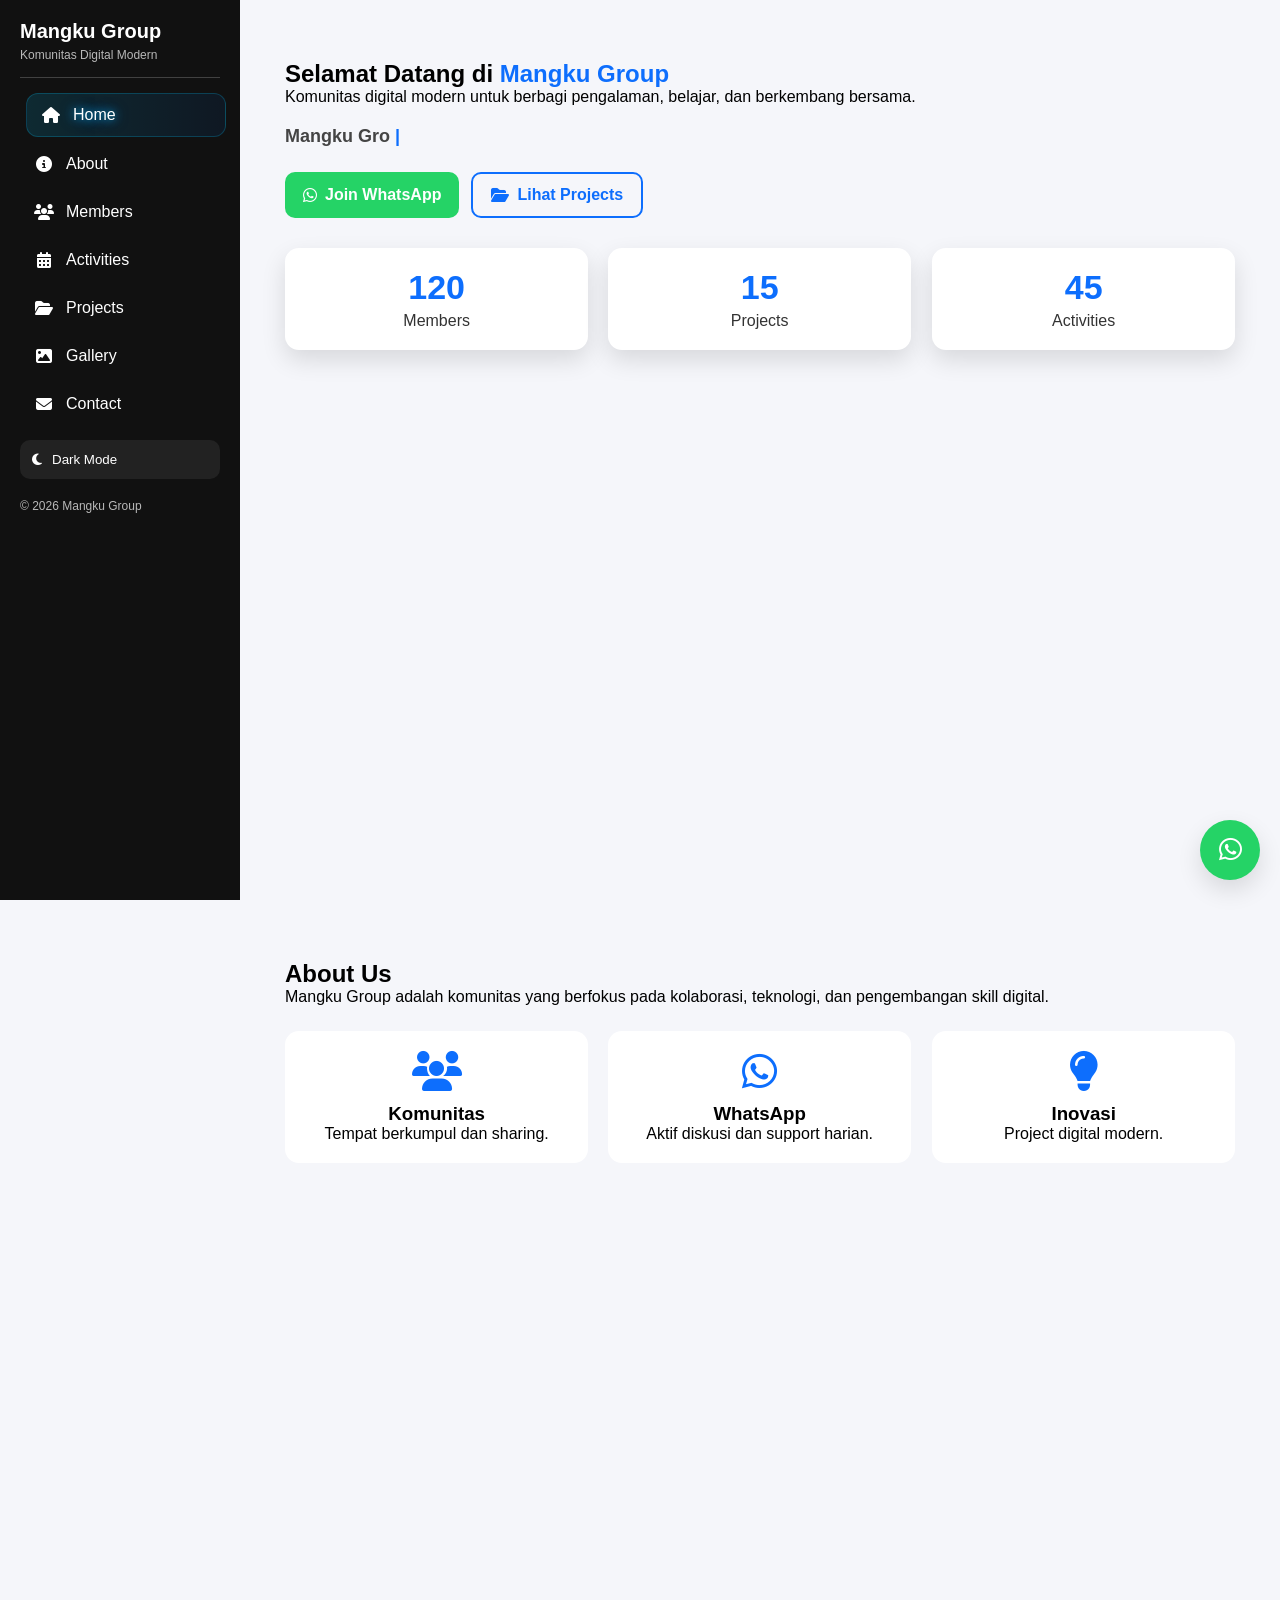
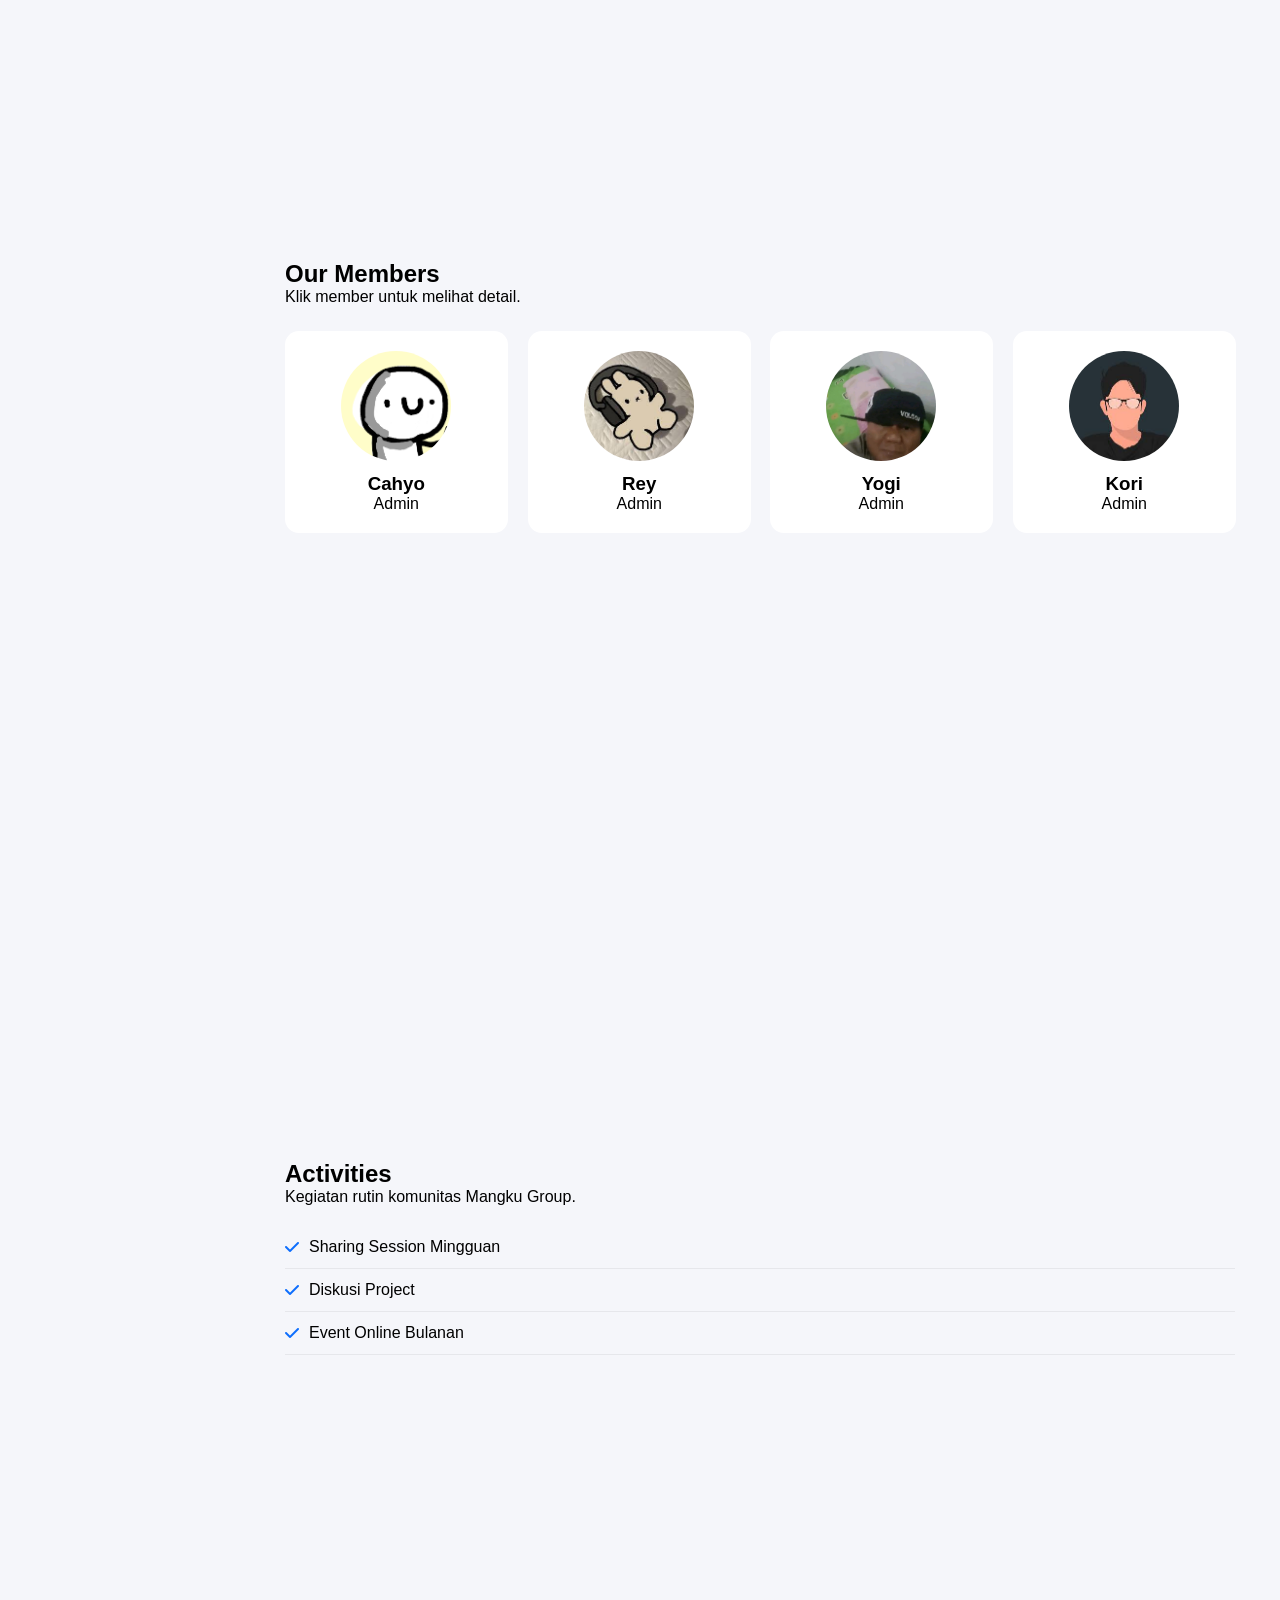
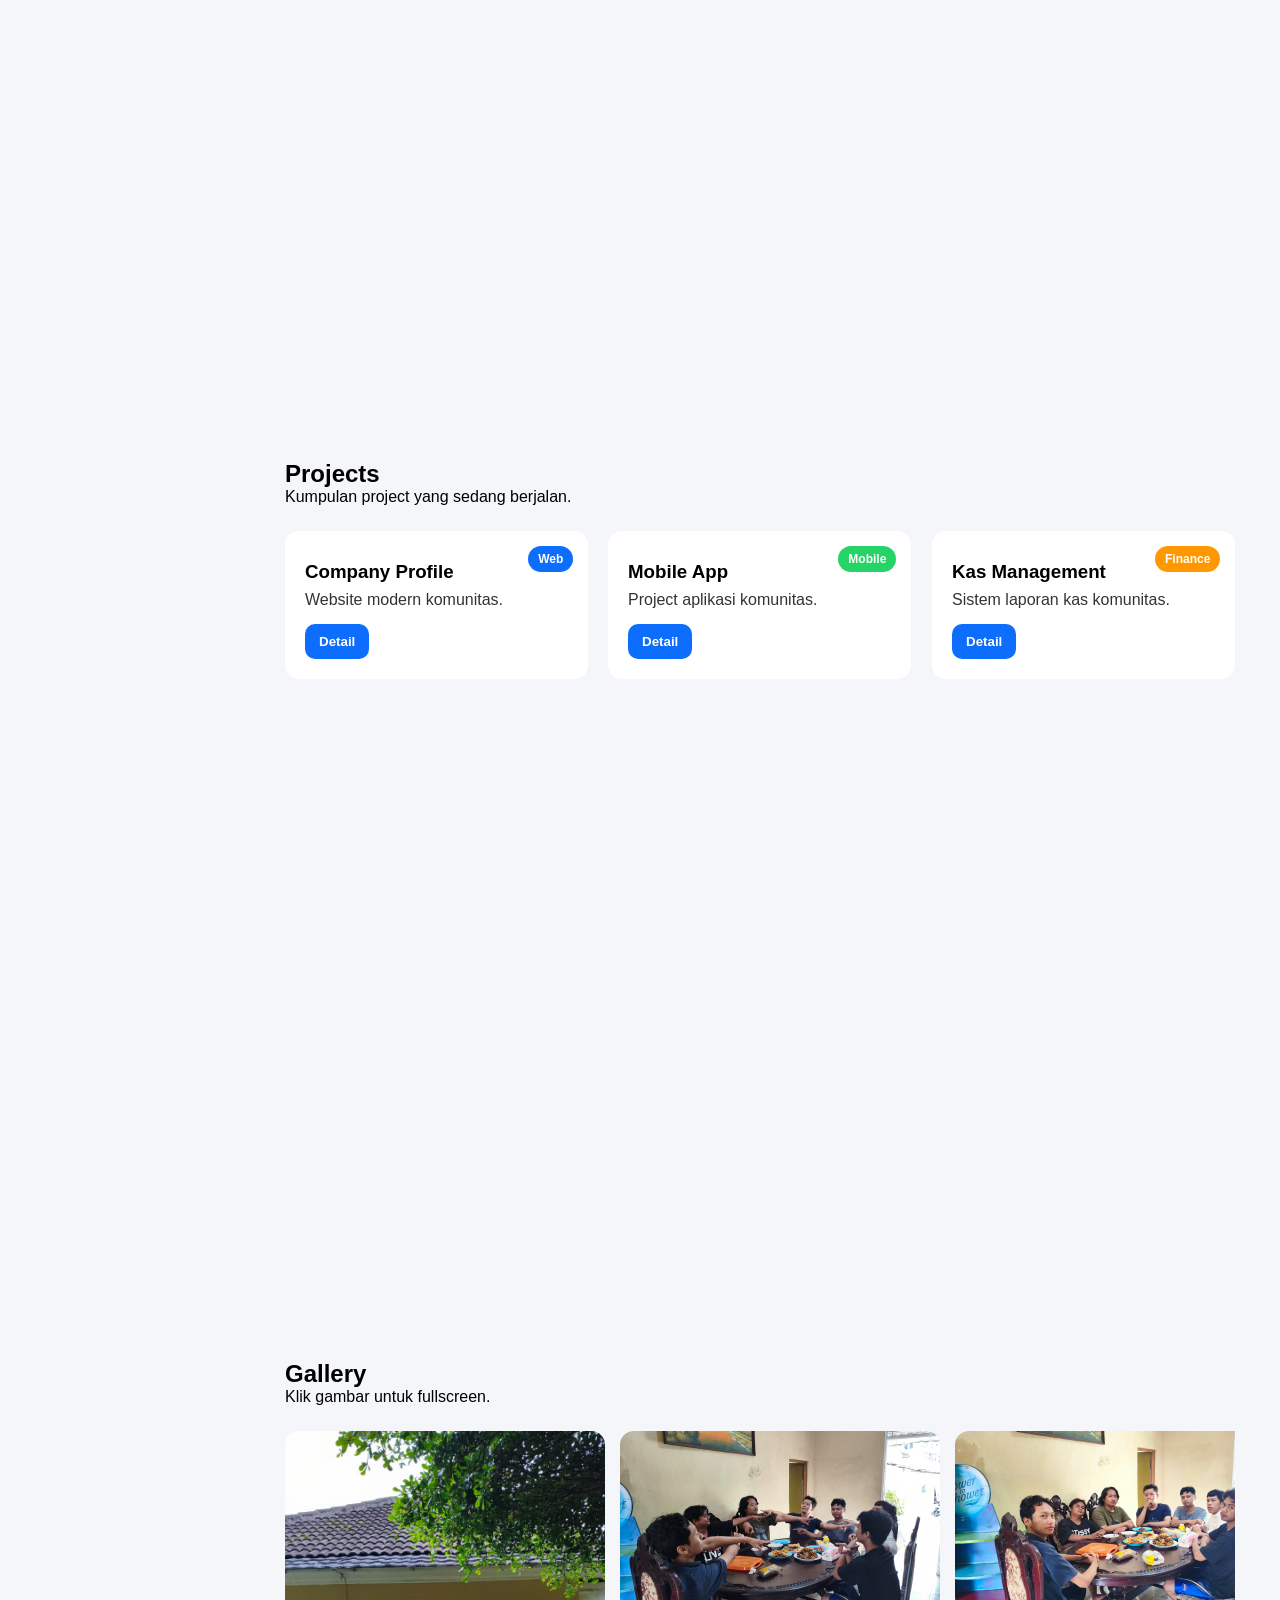
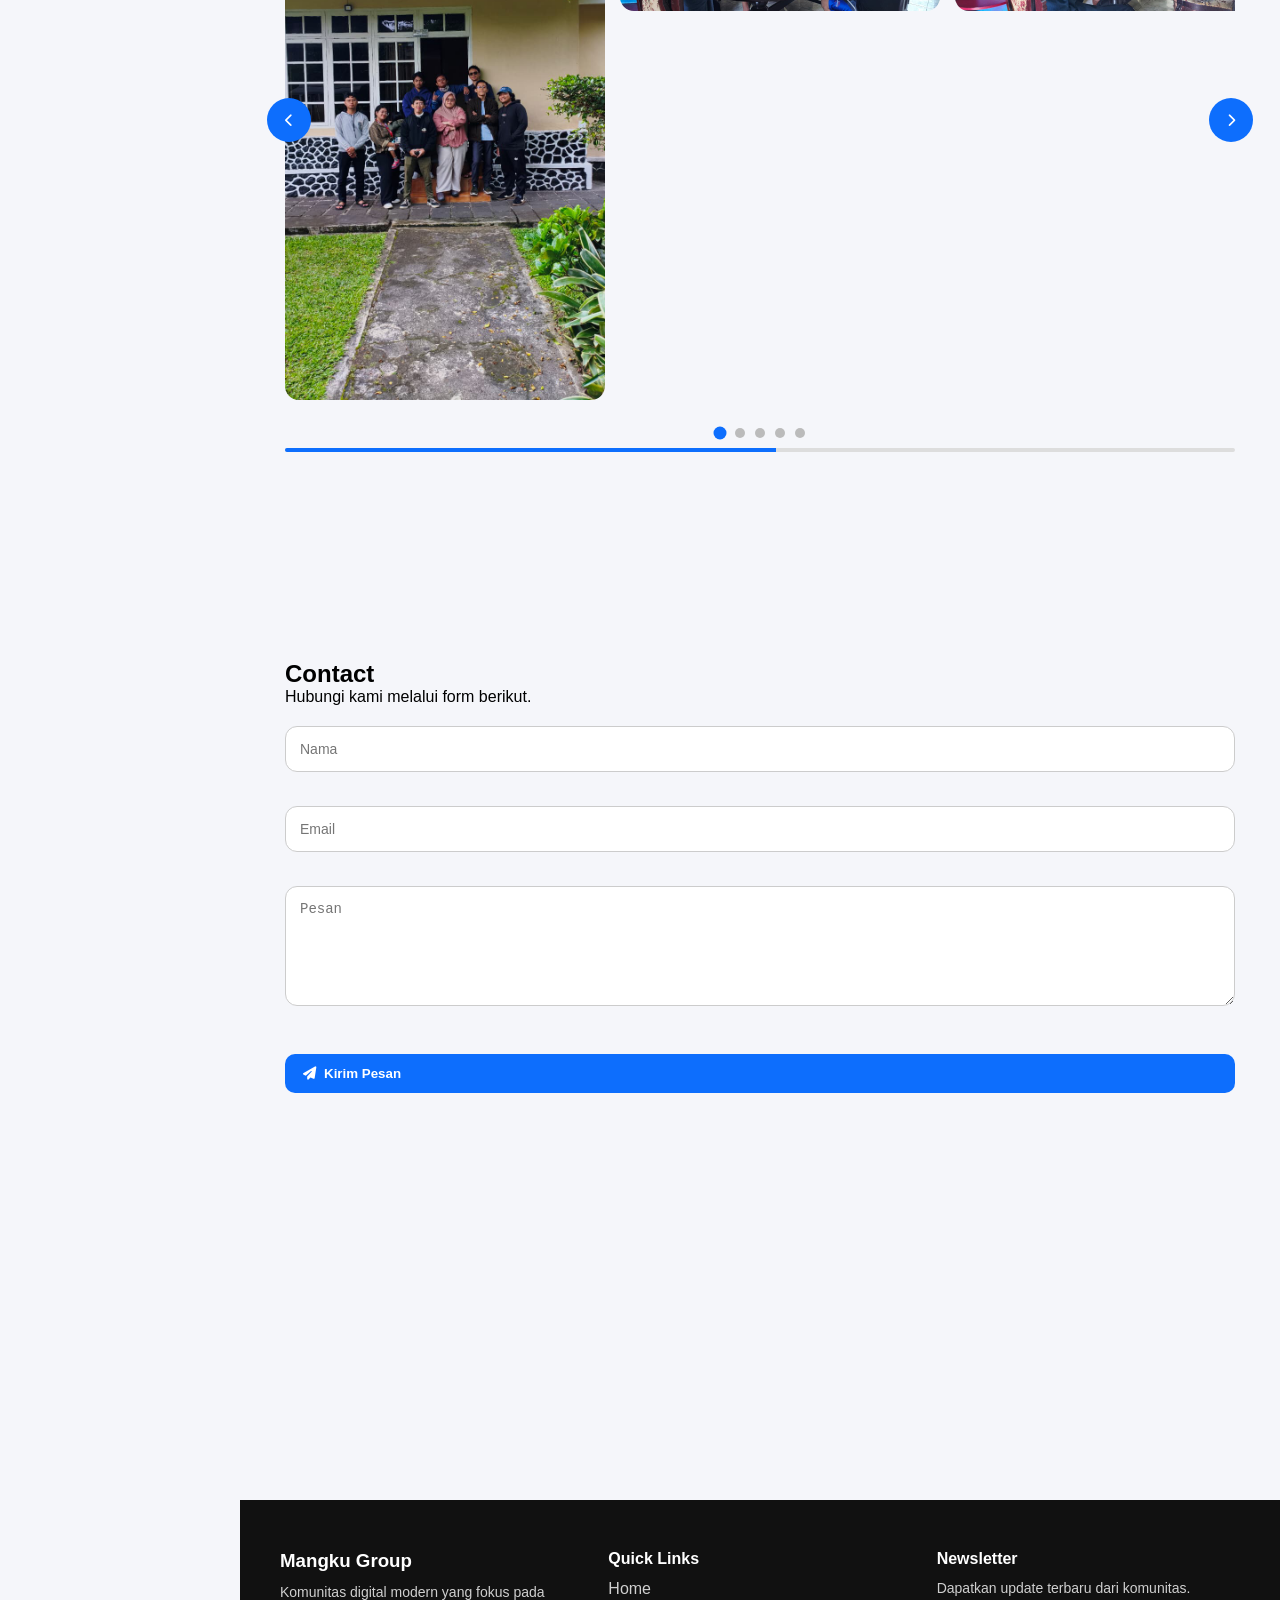
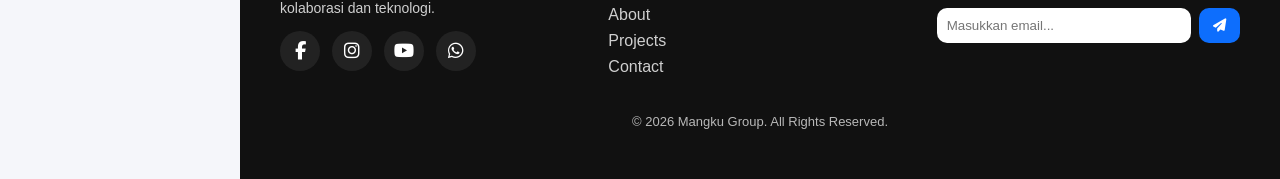
==== commit ff30b0c7: "Update path folder" ====
--- a/index.html
+++ b/index.html
@@ -2,11 +2,63 @@
 <html lang="id">
 
 <head>
+  <!-- =========================================================
+       BASIC META
+  ========================================================== -->
   <meta charset="UTF-8" />
   <meta name="viewport" content="width=device-width, initial-scale=1.0" />
-  <title>Mangku Group - Company Profile</title>
-  <link rel="stylesheet" href="https://cdnjs.cloudflare.com/ajax/libs/font-awesome/6.5.0/css/all.min.css" />
+
+  <title>Mangku Group | Komunitas Digital Modern</title>
+
+  <meta name="description"
+    content="Mangku Group adalah komunitas digital modern untuk belajar, berbagi pengalaman, membangun project, dan berkembang bersama." />
+
+  <meta name="keywords"
+    content="Mangku Group, komunitas digital, komunitas programmer, komunitas teknologi, project digital, komunitas modern" />
+
+  <meta name="author" content="Mangku Group" />
+
+  <!-- =========================================================
+       THEME COLOR
+  ========================================================== -->
+  <meta name="theme-color" content="#0f172a" />
+
+  <!-- =========================================================
+       OPEN GRAPH (FACEBOOK / DISCORD / WHATSAPP)
+  ========================================================== -->
+  <meta property="og:title" content="Mangku Group | Komunitas Digital Modern" />
+
+  <meta property="og:description" content="Tempat belajar, sharing, membuat project, dan berkembang bersama." />
+
+  <meta property="og:type" content="website" />
+
+  <meta property="og:image" content="img/preview.jpg" />
+
+  <!-- =========================================================
+       TWITTER CARD
+  ========================================================== -->
+  <meta name="twitter:card" content="summary_large_image" />
+
+  <meta name="twitter:title" content="Mangku Group | Komunitas Digital Modern" />
+
+  <meta name="twitter:description" content="Komunitas digital modern untuk belajar dan berkembang bersama." />
+
+  <meta name="twitter:image" content="img/preview.jpg" />
+
+  <!-- =========================================================
+       FAVICON
+  ========================================================== -->
+  <link rel="icon" type="image/png" href="img/favicon.png" />
+
+  <!-- =========================================================
+       CSS
+  ========================================================== -->
   <link rel="stylesheet" href="css/style.css" />
+
+  <!-- =========================================================
+       FONT AWESOME
+  ========================================================== -->
+  <link rel="stylesheet" href="https://cdnjs.cloudflare.com/ajax/libs/font-awesome/6.5.1/css/all.min.css" />
 </head>
 
 <body>
@@ -23,7 +75,7 @@
   </div>
 
   <!-- [3] MOBILE MENU TOGGLE -->
-  <button class="menu-toggle" id="menuToggle" aria-label="Buka Menu">
+  <button class="menu-toggle" id="menuToggle" aria-label="Toggle navigation menu">
     <i class="fa-solid fa-bars"></i>
   </button>
 
@@ -135,25 +187,25 @@
         <div class="member-grid">
           <div class="member-card reveal" data-name="Cahyo" data-role="Admin"
             data-desc="Cahyo adalah admin utama komunitas Mangku Group." data-img="img/member1.png">
-            <img src="img/member1.png" alt="Foto Cahyo" loading="lazy" />
+            <img src="img//members/member1.png" alt="Foto Cahyo" loading="lazy" />
             <h3>Cahyo</h3>
             <p>Admin</p>
           </div>
           <div class="member-card reveal delay-1" data-name="Rey" data-role="Admin"
             data-desc="Rey bertanggung jawab mengembangkan project komunitas." data-img="img/member2.jpg">
-            <img src="img/member2.jpg" alt="Foto Rey" loading="lazy" />
+            <img src="img//members/member2.jpg" alt="Foto Rey" loading="lazy" />
             <h3>Rey</h3>
             <p>Admin</p>
           </div>
           <div class="member-card reveal delay-2" data-name="Yogi" data-role="Admin"
             data-desc="Yogi membantu desain UI/UX project komunitas." data-img="img/member3.jpeg">
-            <img src="img/member3.jpeg" alt="Foto Yogi" loading="lazy" />
+            <img src="img/members/member3.jpeg" alt="Foto Yogi" loading="lazy" />
             <h3>Yogi</h3>
             <p>Admin</p>
           </div>
           <div class="member-card reveal delay-3" data-name="Kori" data-role="Admin"
             data-desc="Kori pengatur suasana komunitas." data-img="img/member4.jpg">
-            <img src="img/member4.jpg" alt="Foto Kori" loading="lazy" />
+            <img src="img/members/member4.jpg" alt="Foto Kori" loading="lazy" />
             <h3>Kori</h3>
             <p>Admin</p>
           </div>
@@ -211,27 +263,32 @@
         <h2>Gallery</h2>
         <p>Klik gambar untuk fullscreen.</p>
         <div class="gallery-slider">
-          <button class="gallery-btn left" id="galleryPrev" aria-label="Slide Sebelumnya">
+          <button class="gallery-btn left" id="galleryPrev" aria-label="Previous gallery image">
             <i class="fa-solid fa-chevron-left"></i>
           </button>
           <div class="gallery-track" id="galleryTrack">
             <div class="gallery-item">
-              <img data-src="img/galeri1.jpeg" src="placeholder.jpg" class="gallery-img lazy-img" alt="Galeri 1" />
+              <img data-src="img/gallery/galeri1.jpeg" src="placeholder.jpg" class="gallery-img lazy-img"
+                alt="Galeri 1" />
             </div>
             <div class="gallery-item">
-              <img data-src="img/galeri2.jpeg" src="placeholder.jpg" class="gallery-img lazy-img" alt="Galeri 2" />
+              <img data-src="img/gallery/galeri2.jpeg" src="placeholder.jpg" class="gallery-img lazy-img"
+                alt="Galeri 2" />
             </div>
             <div class="gallery-item">
-              <img data-src="img/galeri3.jpeg" src="placeholder.jpg" class="gallery-img lazy-img" alt="Galeri 3" />
+              <img data-src="img/gallery/galeri3.jpeg" src="placeholder.jpg" class="gallery-img lazy-img"
+                alt="Galeri 3" />
             </div>
             <div class="gallery-item">
-              <img data-src="img/galeri4.jpeg" src="placeholder.jpg" class="gallery-img lazy-img" alt="Galeri 4" />
+              <img data-src="img/gallery/galeri4.jpeg" src="placeholder.jpg" class="gallery-img lazy-img"
+                alt="Galeri 4" />
             </div>
             <div class="gallery-item">
-              <img data-src="img/galeri5.jpeg" src="placeholder.jpg" class="gallery-img lazy-img" alt="Galeri 5" />
+              <img data-src="img/gallery/galeri5.jpeg" src="placeholder.jpg" class="gallery-img lazy-img"
+                alt="Galeri 5" />
             </div>
           </div>
-          <button class="gallery-btn right" id="galleryNext" aria-label="Slide Berikutnya">
+          <button class="gallery-btn right" id="galleryNext" aria-label="Next gallery image">
             <i class="fa-solid fa-chevron-right"></i>
           </button>
         </div>
--- a/css/style.css
+++ b/css/style.css
@@ -266,7 +266,9 @@
   border-radius: 50px;
   background: linear-gradient(90deg, #00c6ff, #0072ff);
   box-shadow: 0 0 10px rgba(0, 198, 255, 0.7);
-  transition: width 0.35s ease;
+  transition:
+    width 0.35s ease,
+    opacity 0.35s ease;
 }
 
 .sidebar-link:hover::after {
@@ -545,6 +547,10 @@
   text-align: center;
   cursor: pointer;
   transition: var(--transition);
+
+  display: flex;
+  flex-direction: column;
+  align-items: center;
 }
 
 .member-card img {
@@ -552,7 +558,11 @@
   height: 110px;
   border-radius: 50%;
   object-fit: cover;
-}
+
+  display: block;
+  margin: 0 auto 12px;
+}
+
 .member-card:hover {
   transform: translateY(-6px) scale(1.01);
   box-shadow: var(--soft-shadow);
@@ -683,7 +693,7 @@
 }
 
 .gallery-img {
-  width: 300px;
+  width: 100%;
   border-radius: var(--radius);
   cursor: pointer;
   transition: transform 0.3s ease;
@@ -982,7 +992,11 @@
   opacity: 0.55;
   border: 2px solid transparent;
   flex-shrink: 0;
-  transition: all 0.25s ease;
+  transition:
+    opacity 0.25s ease,
+    transform 0.25s ease,
+    border-color 0.25s ease,
+    box-shadow 0.25s ease;
   scroll-snap-align: center;
 }
 
@@ -1224,6 +1238,7 @@
   cursor: pointer;
   opacity: 0;
   pointer-events: none;
+  transform: translateY(0);
   transition:
     opacity 0.3s ease,
     transform 0.3s ease;
@@ -1322,12 +1337,21 @@
 
 .reveal-left {
   transform: translateX(-60px);
+  transition:
+    opacity 0.7s ease,
+    transform 0.7s cubic-bezier(0.22, 1, 0.36, 1);
 }
 .reveal-right {
   transform: translateX(60px);
+  transition:
+    opacity 0.7s ease,
+    transform 0.7s cubic-bezier(0.22, 1, 0.36, 1);
 }
 .reveal-zoom {
   transform: scale(0.85);
+  transition:
+    opacity 0.7s ease,
+    transform 0.7s cubic-bezier(0.22, 1, 0.36, 1);
 }
 
 /* Delay utilities */
@@ -1405,22 +1429,6 @@
   .hero-buttons {
     flex-direction: column;
     align-items: flex-start;
-  }
-
-  /* ============================================================
-     HERO RESPONSIVE POLISH
-  ============================================================ */
-
-  .hero-content h1 {
-    font-size: 2rem;
-    line-height: 1.2;
-  }
-
-  .hero-content p {
-    font-size: 0.95rem;
-  }
-
-  .hero-buttons {
     width: 100%;
     gap: 12px;
   }
@@ -1428,10 +1436,6 @@
   .hero-buttons .btn {
     width: 100%;
     justify-content: center;
-  }
-
-  .stats-container {
-    grid-template-columns: 1fr;
   }
 
   .lightbox-nav {
@@ -1500,6 +1504,11 @@
 @media (max-width: 480px) {
   .sidebar {
     width: 260px;
+    left: -260px;
+  }
+
+  .sidebar.active {
+    left: 0;
   }
 
   .hero-content h1 {
@@ -1524,3 +1533,38 @@
     height: 38px;
   }
 }
+
+/* ============================================================
+  [39] ACCESSIBILITY — FOCUS
+============================================================ */
+
+:focus-visible {
+  outline: 2px solid #00c6ff;
+  outline-offset: 3px;
+  border-radius: 8px;
+}
+
+/* Sidebar keyboard focus */
+.menu-link:focus-visible {
+  background: rgba(0, 198, 255, 0.12);
+}
+
+/* Button keyboard focus */
+.btn:focus-visible,
+.gallery-btn:focus-visible,
+.lightbox-controls button:focus-visible,
+.close:focus-visible {
+  box-shadow: 0 0 0 3px rgba(0, 198, 255, 0.35);
+}
+
+/* ============================================================
+  [40] ACCESSIBILITY — REDUCED MOTION
+============================================================ */
+
+@media (prefers-reduced-motion: reduce) {
+  * {
+    scroll-behavior: auto !important;
+    animation: none !important;
+    transition: none !important;
+  }
+}
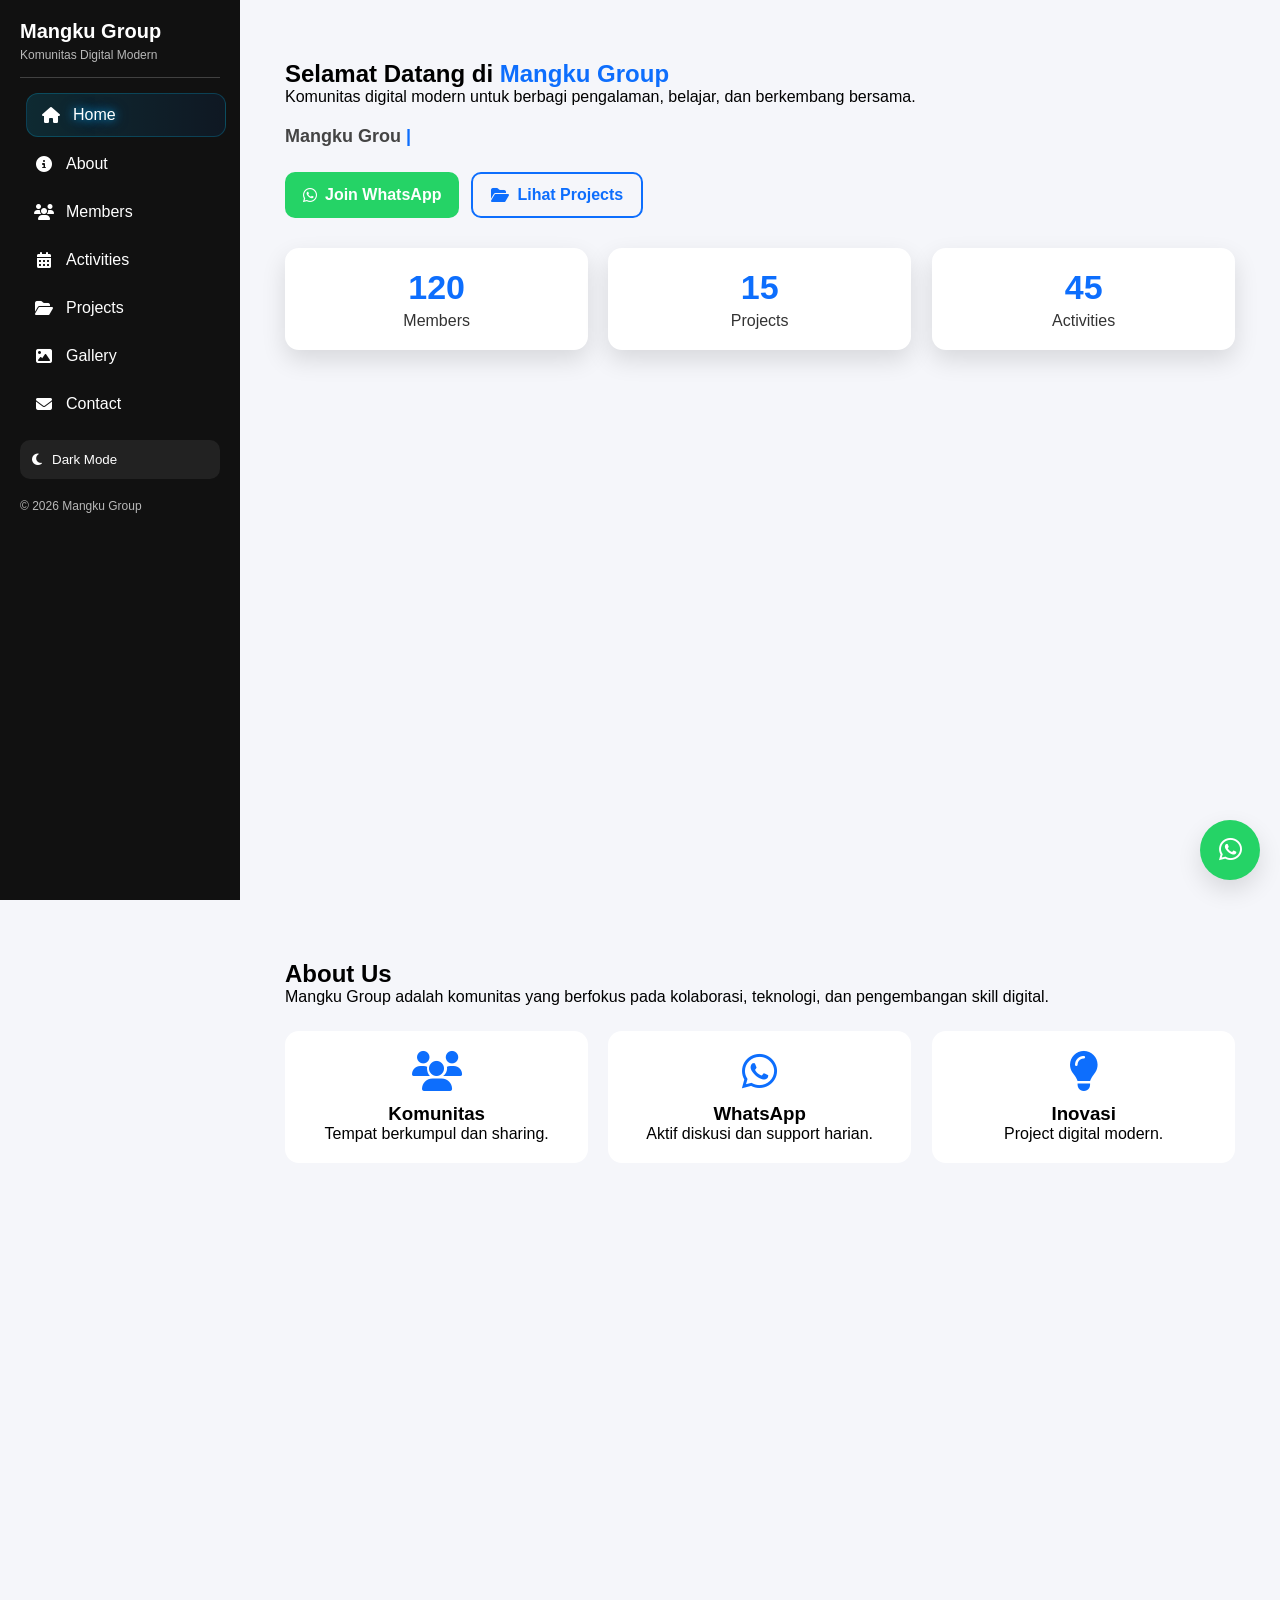
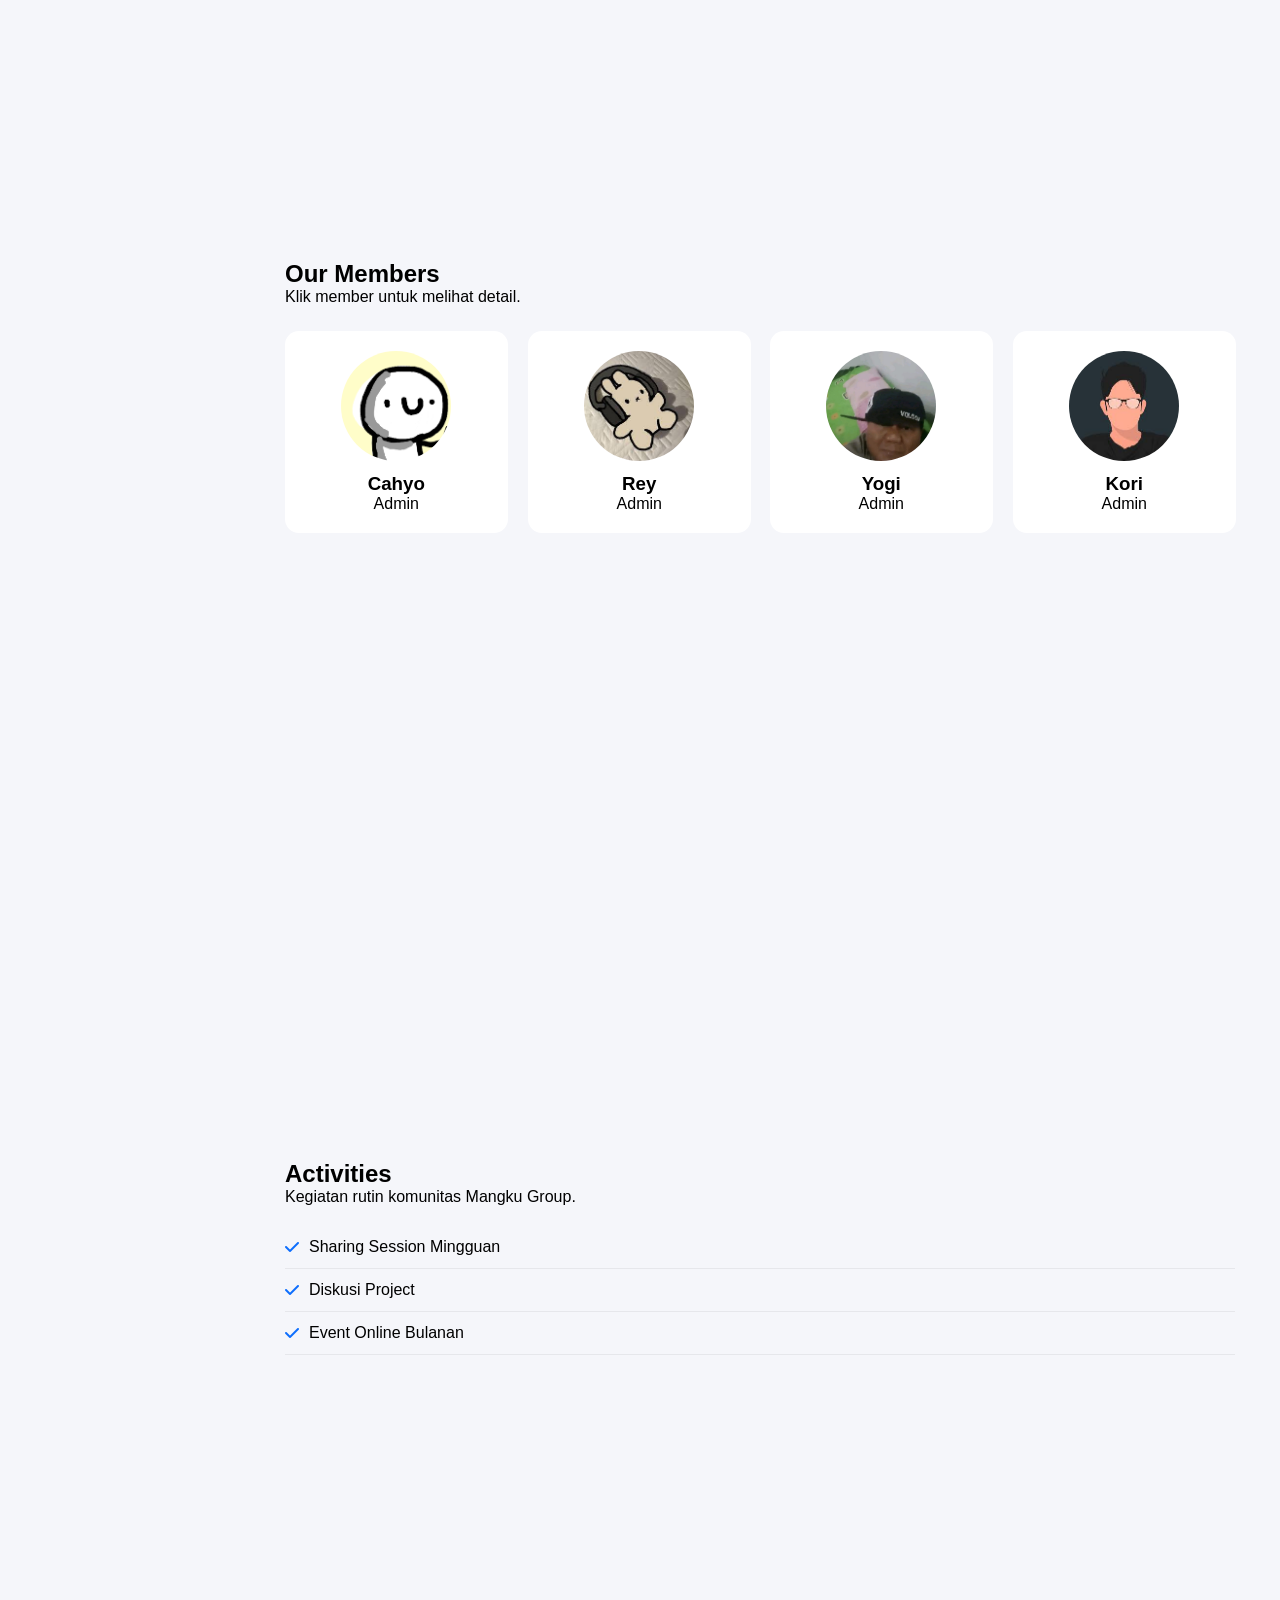
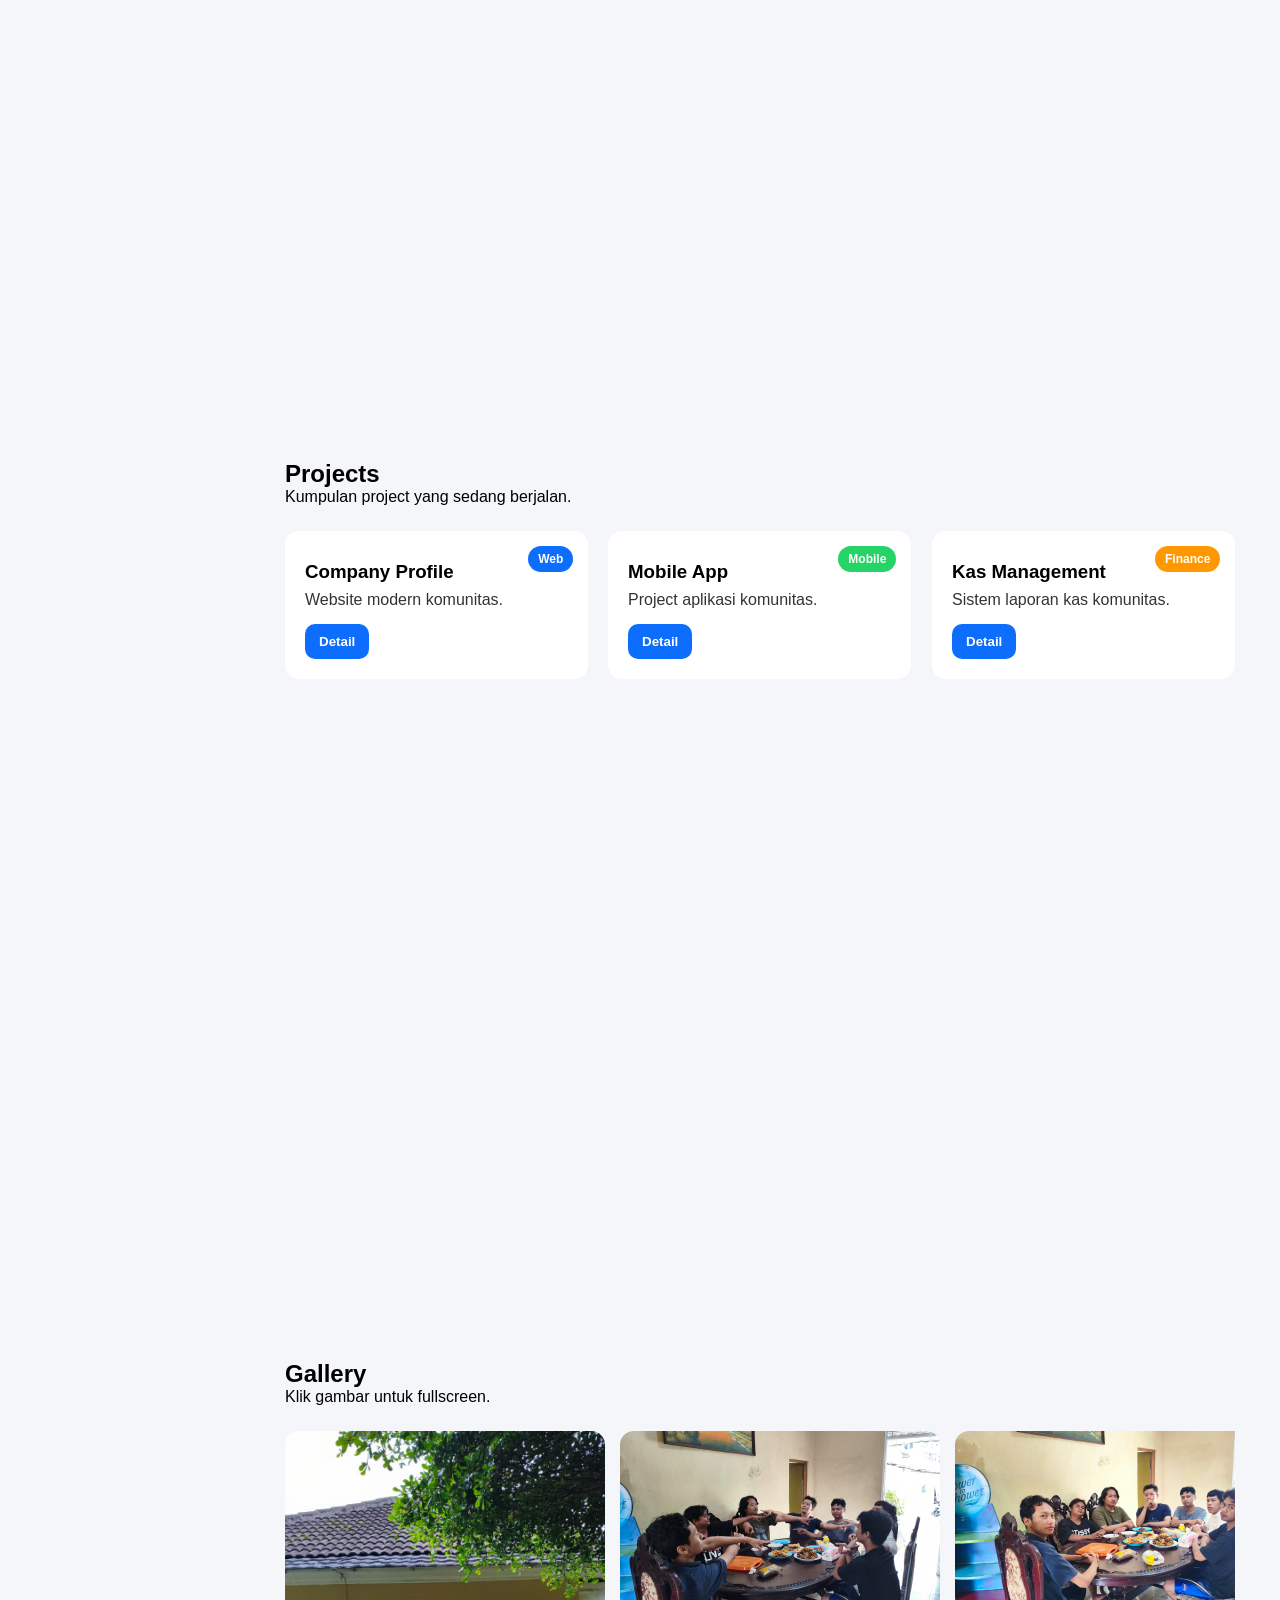
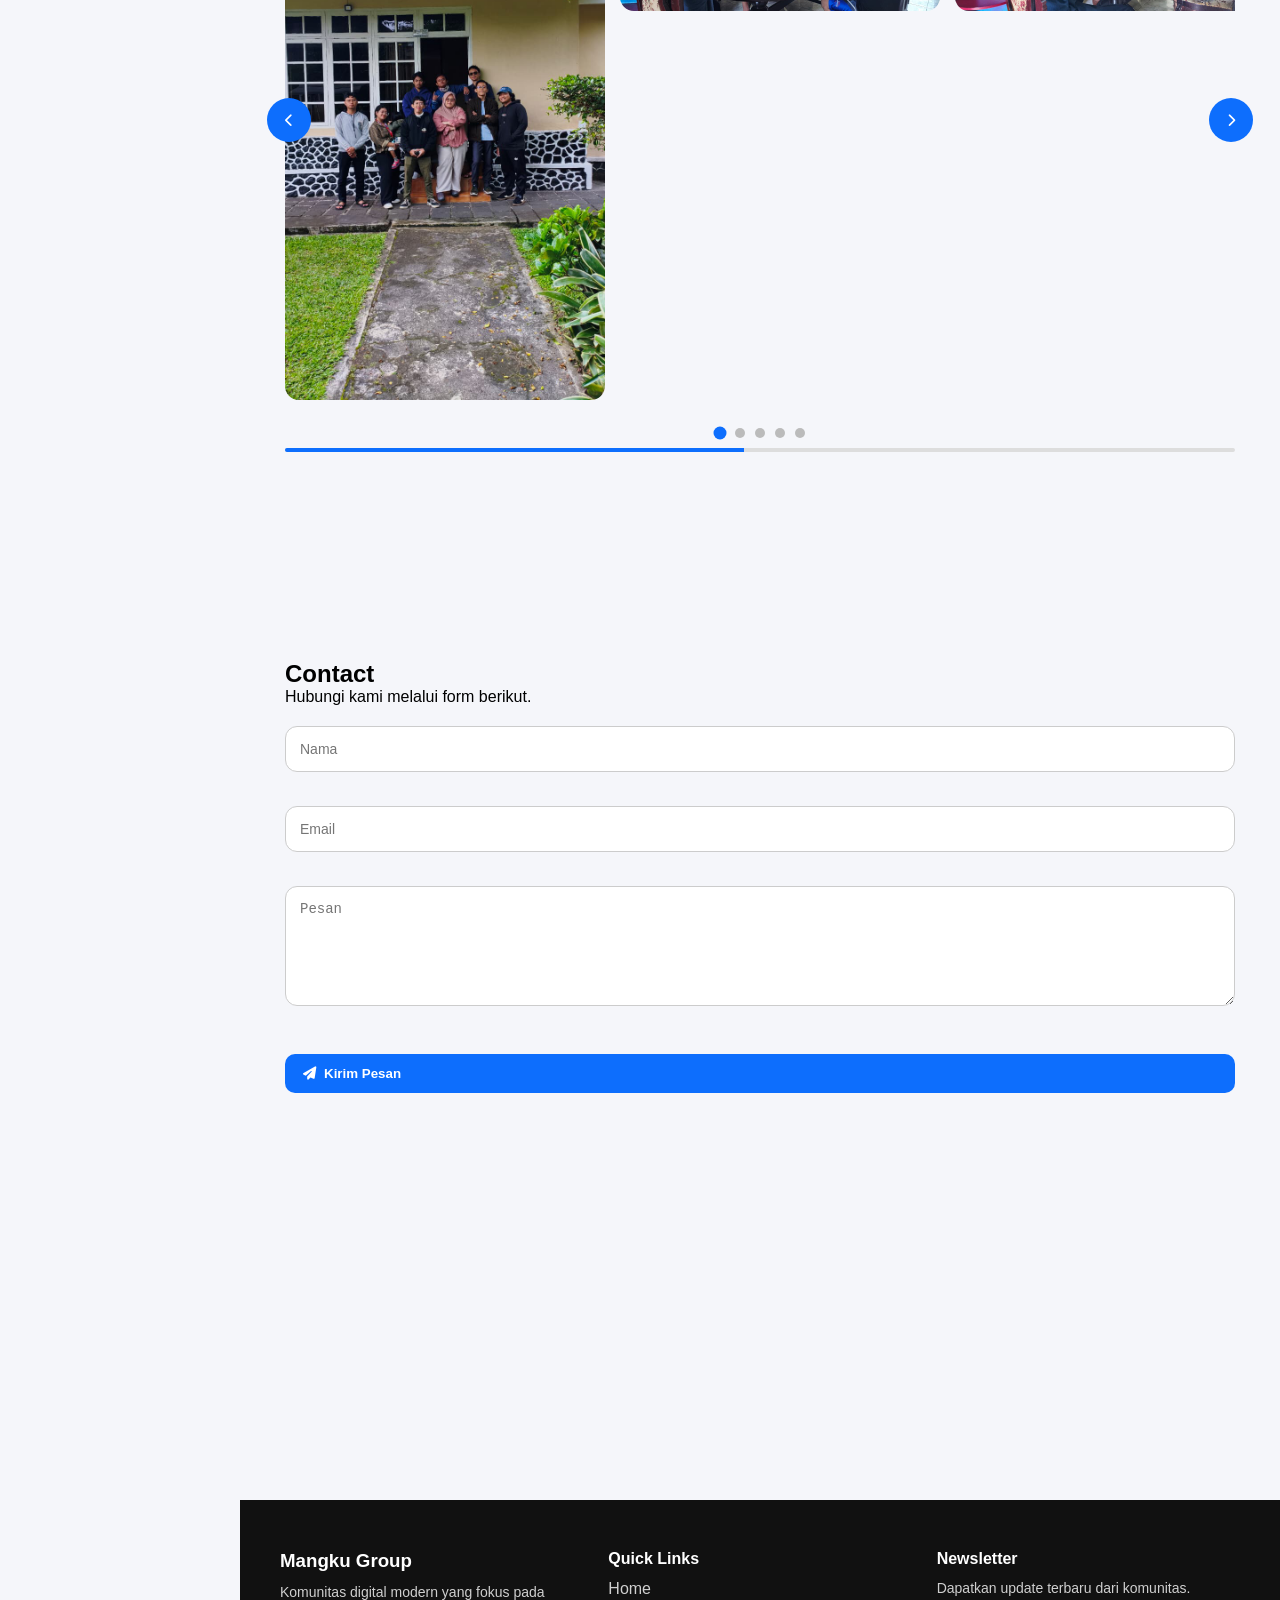
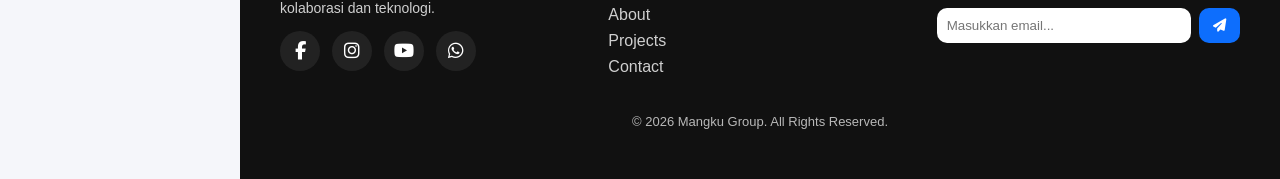
==== commit 9180cec6: "Asset Optimization" ====
--- a/index.html
+++ b/index.html
@@ -17,6 +17,7 @@
     content="Mangku Group, komunitas digital, komunitas programmer, komunitas teknologi, project digital, komunitas modern" />
 
   <meta name="author" content="Mangku Group" />
+  <meta http-equiv="X-UA-Compatible" content="IE=edge">
 
   <!-- =========================================================
        THEME COLOR
@@ -59,6 +60,9 @@
        FONT AWESOME
   ========================================================== -->
   <link rel="stylesheet" href="https://cdnjs.cloudflare.com/ajax/libs/font-awesome/6.5.1/css/all.min.css" />
+
+  <link rel="preconnect" href="https://fonts.googleapis.com">
+  <link rel="preconnect" href="https://cdnjs.cloudflare.com">
 </head>
 
 <body>
@@ -186,26 +190,26 @@
         <p>Klik member untuk melihat detail.</p>
         <div class="member-grid">
           <div class="member-card reveal" data-name="Cahyo" data-role="Admin"
-            data-desc="Cahyo adalah admin utama komunitas Mangku Group." data-img="img/member1.png">
-            <img src="img//members/member1.png" alt="Foto Cahyo" loading="lazy" />
+            data-desc="Cahyo adalah admin utama komunitas Mangku Group." data-img="img/members/member1.webp">
+            <img src="img//members/member1.webp" alt="Cahyo" loading="lazy" />
             <h3>Cahyo</h3>
             <p>Admin</p>
           </div>
           <div class="member-card reveal delay-1" data-name="Rey" data-role="Admin"
-            data-desc="Rey bertanggung jawab mengembangkan project komunitas." data-img="img/member2.jpg">
-            <img src="img//members/member2.jpg" alt="Foto Rey" loading="lazy" />
+            data-desc="Rey bertanggung jawab mengembangkan project komunitas." data-img="img/members/member2.webp">
+            <img src="img//members/member2.webp" alt="Rey" loading="lazy" />
             <h3>Rey</h3>
             <p>Admin</p>
           </div>
           <div class="member-card reveal delay-2" data-name="Yogi" data-role="Admin"
-            data-desc="Yogi membantu desain UI/UX project komunitas." data-img="img/member3.jpeg">
-            <img src="img/members/member3.jpeg" alt="Foto Yogi" loading="lazy" />
+            data-desc="Yogi membantu desain UI/UX project komunitas." data-img="img/members/member3.webp">
+            <img src="img/members/member3.webp" alt="Yogi" loading="lazy" />
             <h3>Yogi</h3>
             <p>Admin</p>
           </div>
           <div class="member-card reveal delay-3" data-name="Kori" data-role="Admin"
-            data-desc="Kori pengatur suasana komunitas." data-img="img/member4.jpg">
-            <img src="img/members/member4.jpg" alt="Foto Kori" loading="lazy" />
+            data-desc="Kori pengatur suasana komunitas." data-img="img/members  /member4.webp">
+            <img src="img/members/member4.webp" alt="Kori" loading="lazy" />
             <h3>Kori</h3>
             <p>Admin</p>
           </div>
@@ -268,23 +272,23 @@
           </button>
           <div class="gallery-track" id="galleryTrack">
             <div class="gallery-item">
-              <img data-src="img/gallery/galeri1.jpeg" src="placeholder.jpg" class="gallery-img lazy-img"
+              <img data-src="img/gallery/galeri1.webp" src="placeholder.jpg" class="gallery-img lazy-img"
                 alt="Galeri 1" />
             </div>
             <div class="gallery-item">
-              <img data-src="img/gallery/galeri2.jpeg" src="placeholder.jpg" class="gallery-img lazy-img"
+              <img data-src="img/gallery/galeri2.webp" src="placeholder.jpg" class="gallery-img lazy-img"
                 alt="Galeri 2" />
             </div>
             <div class="gallery-item">
-              <img data-src="img/gallery/galeri3.jpeg" src="placeholder.jpg" class="gallery-img lazy-img"
+              <img data-src="img/gallery/galeri3.webp" src="placeholder.jpg" class="gallery-img lazy-img"
                 alt="Galeri 3" />
             </div>
             <div class="gallery-item">
-              <img data-src="img/gallery/galeri4.jpeg" src="placeholder.jpg" class="gallery-img lazy-img"
+              <img data-src="img/gallery/galeri4.webp" src="placeholder.jpg" class="gallery-img lazy-img"
                 alt="Galeri 4" />
             </div>
             <div class="gallery-item">
-              <img data-src="img/gallery/galeri5.jpeg" src="placeholder.jpg" class="gallery-img lazy-img"
+              <img data-src="img/gallery/galeri5.webp" src="placeholder.jpg" class="gallery-img lazy-img"
                 alt="Galeri 5" />
             </div>
           </div>
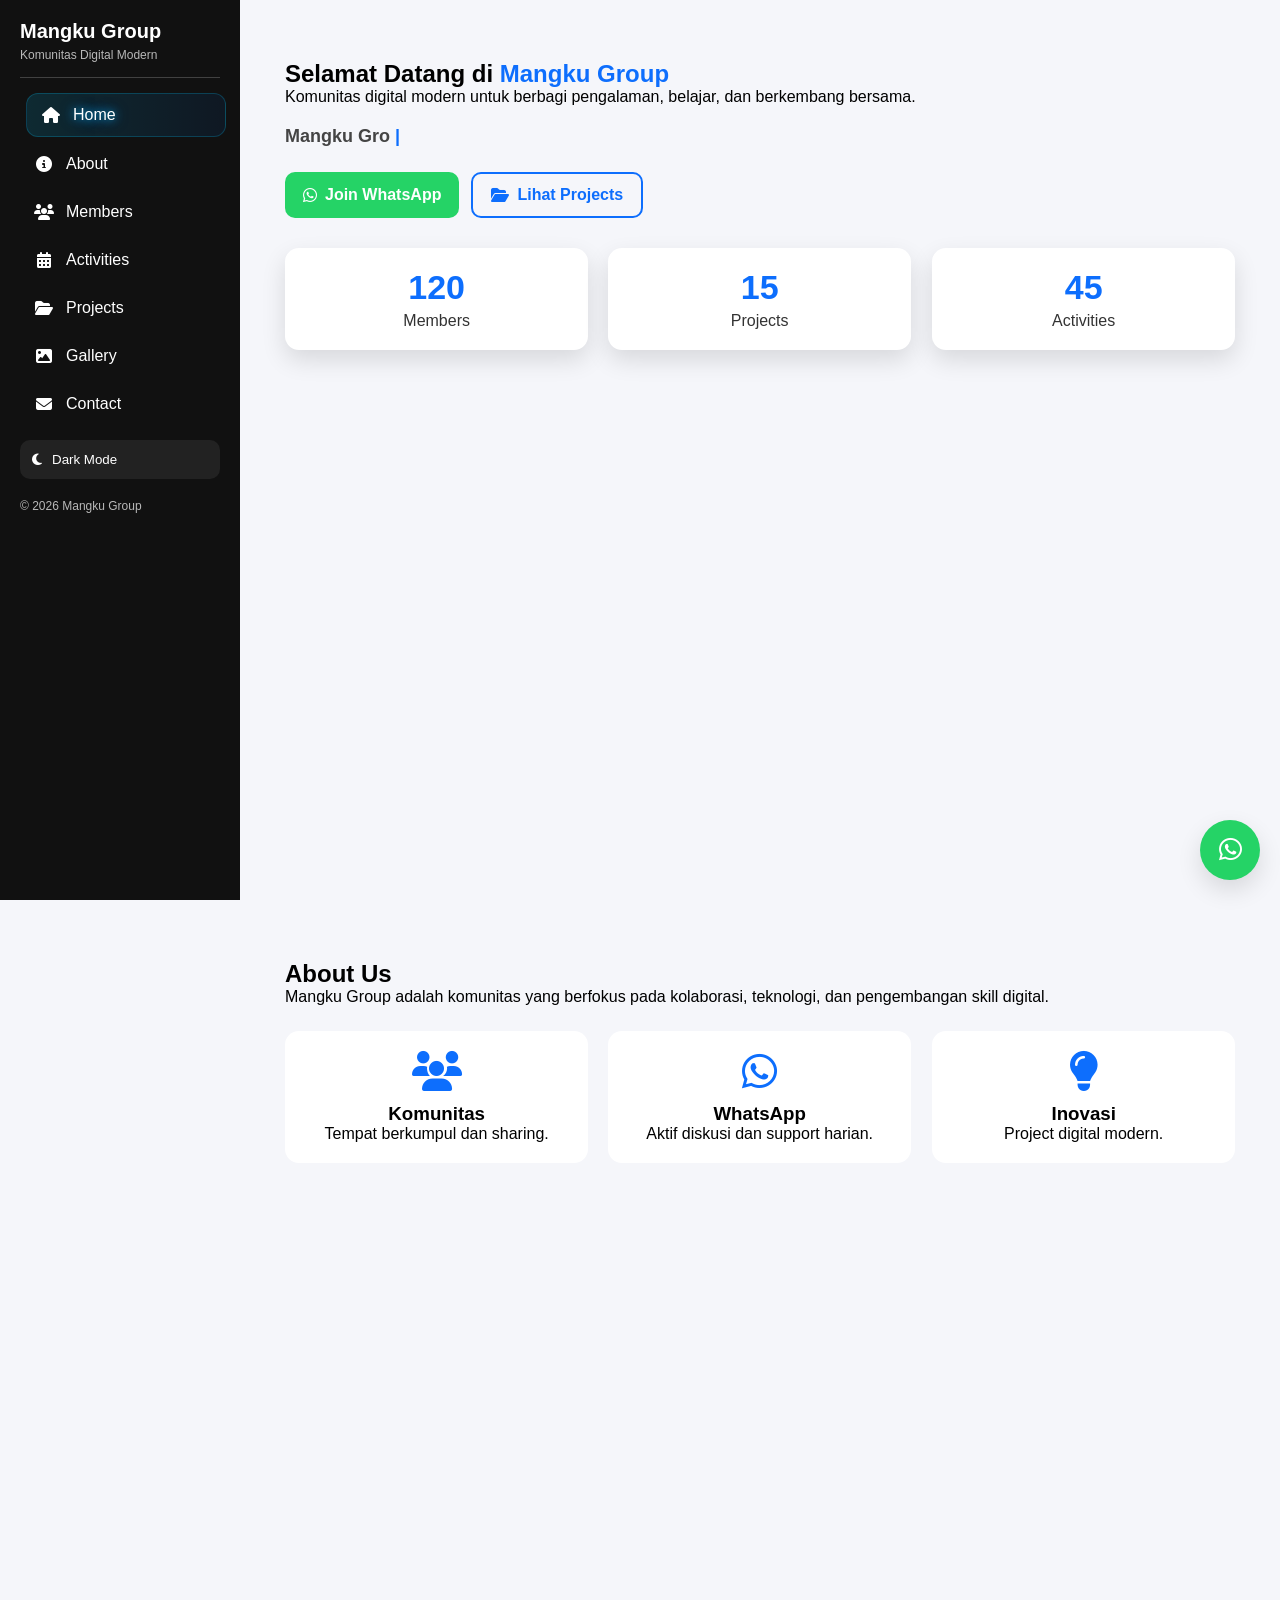
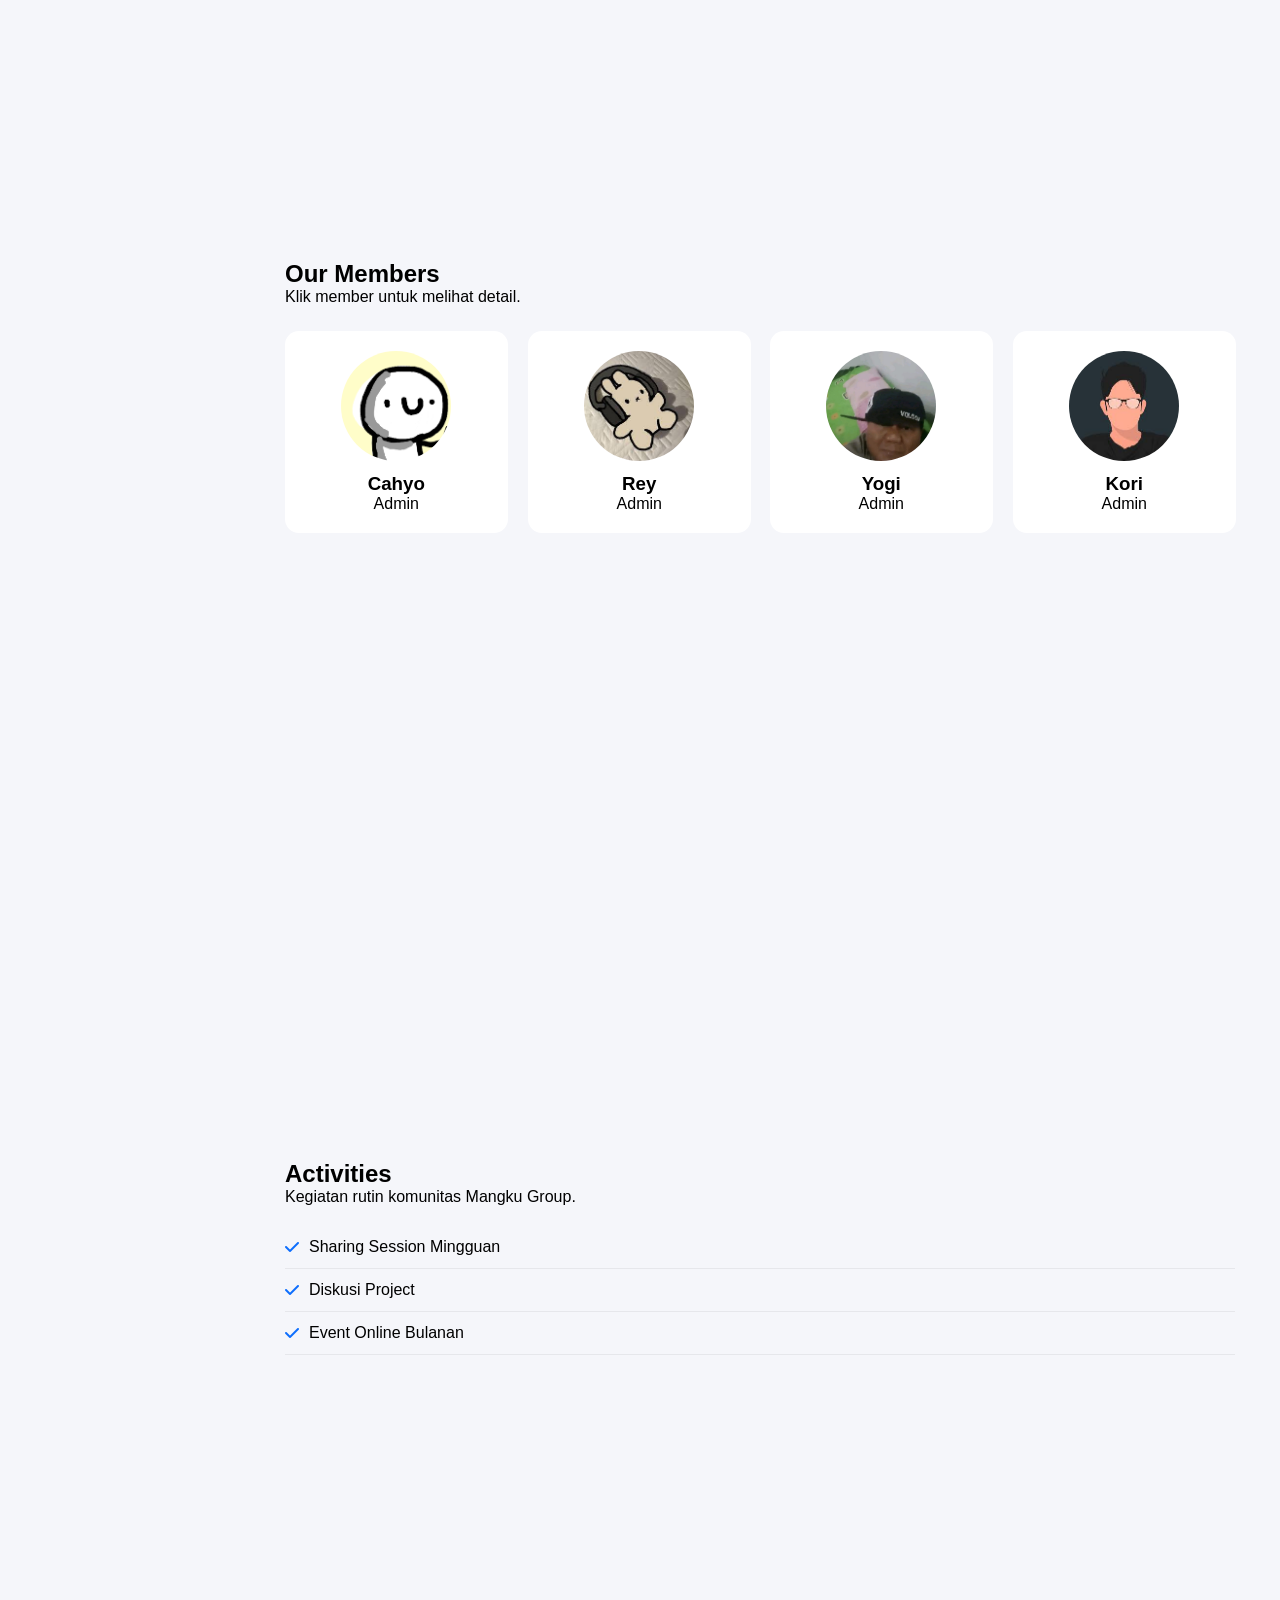
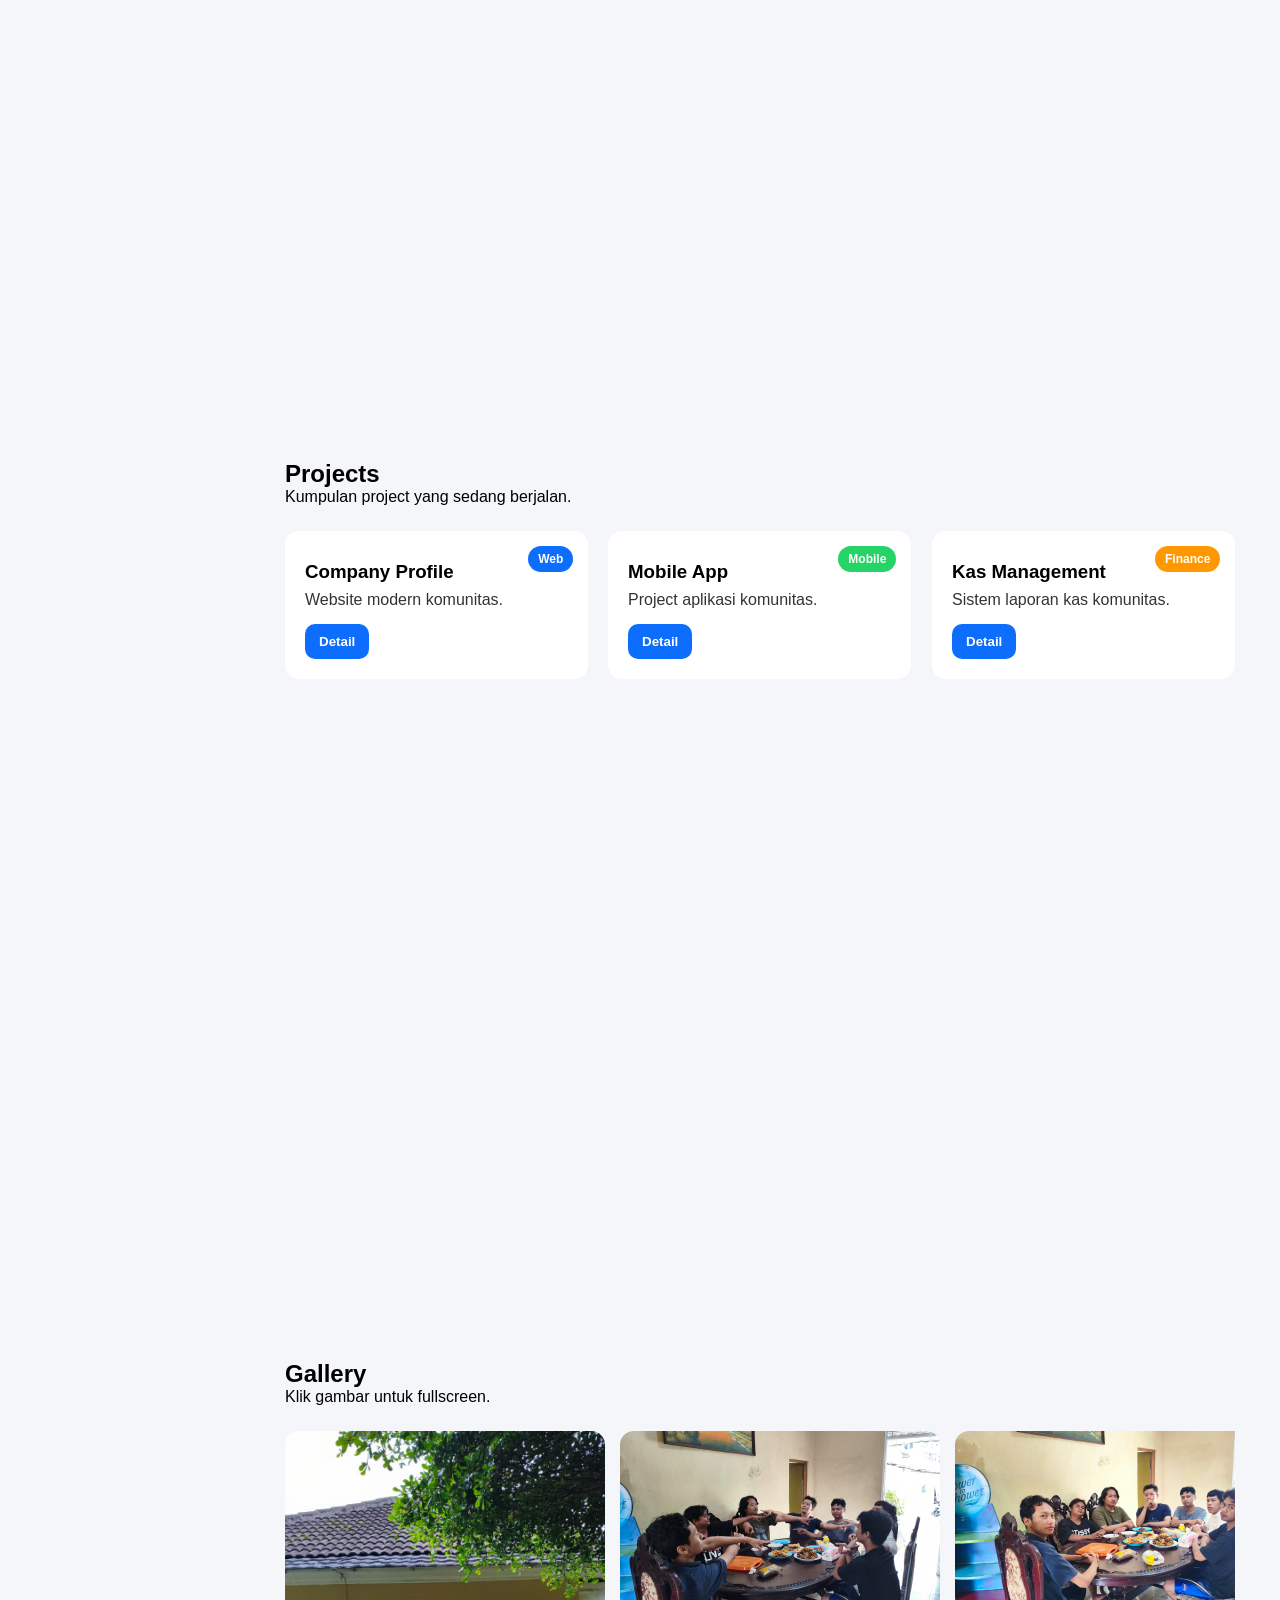
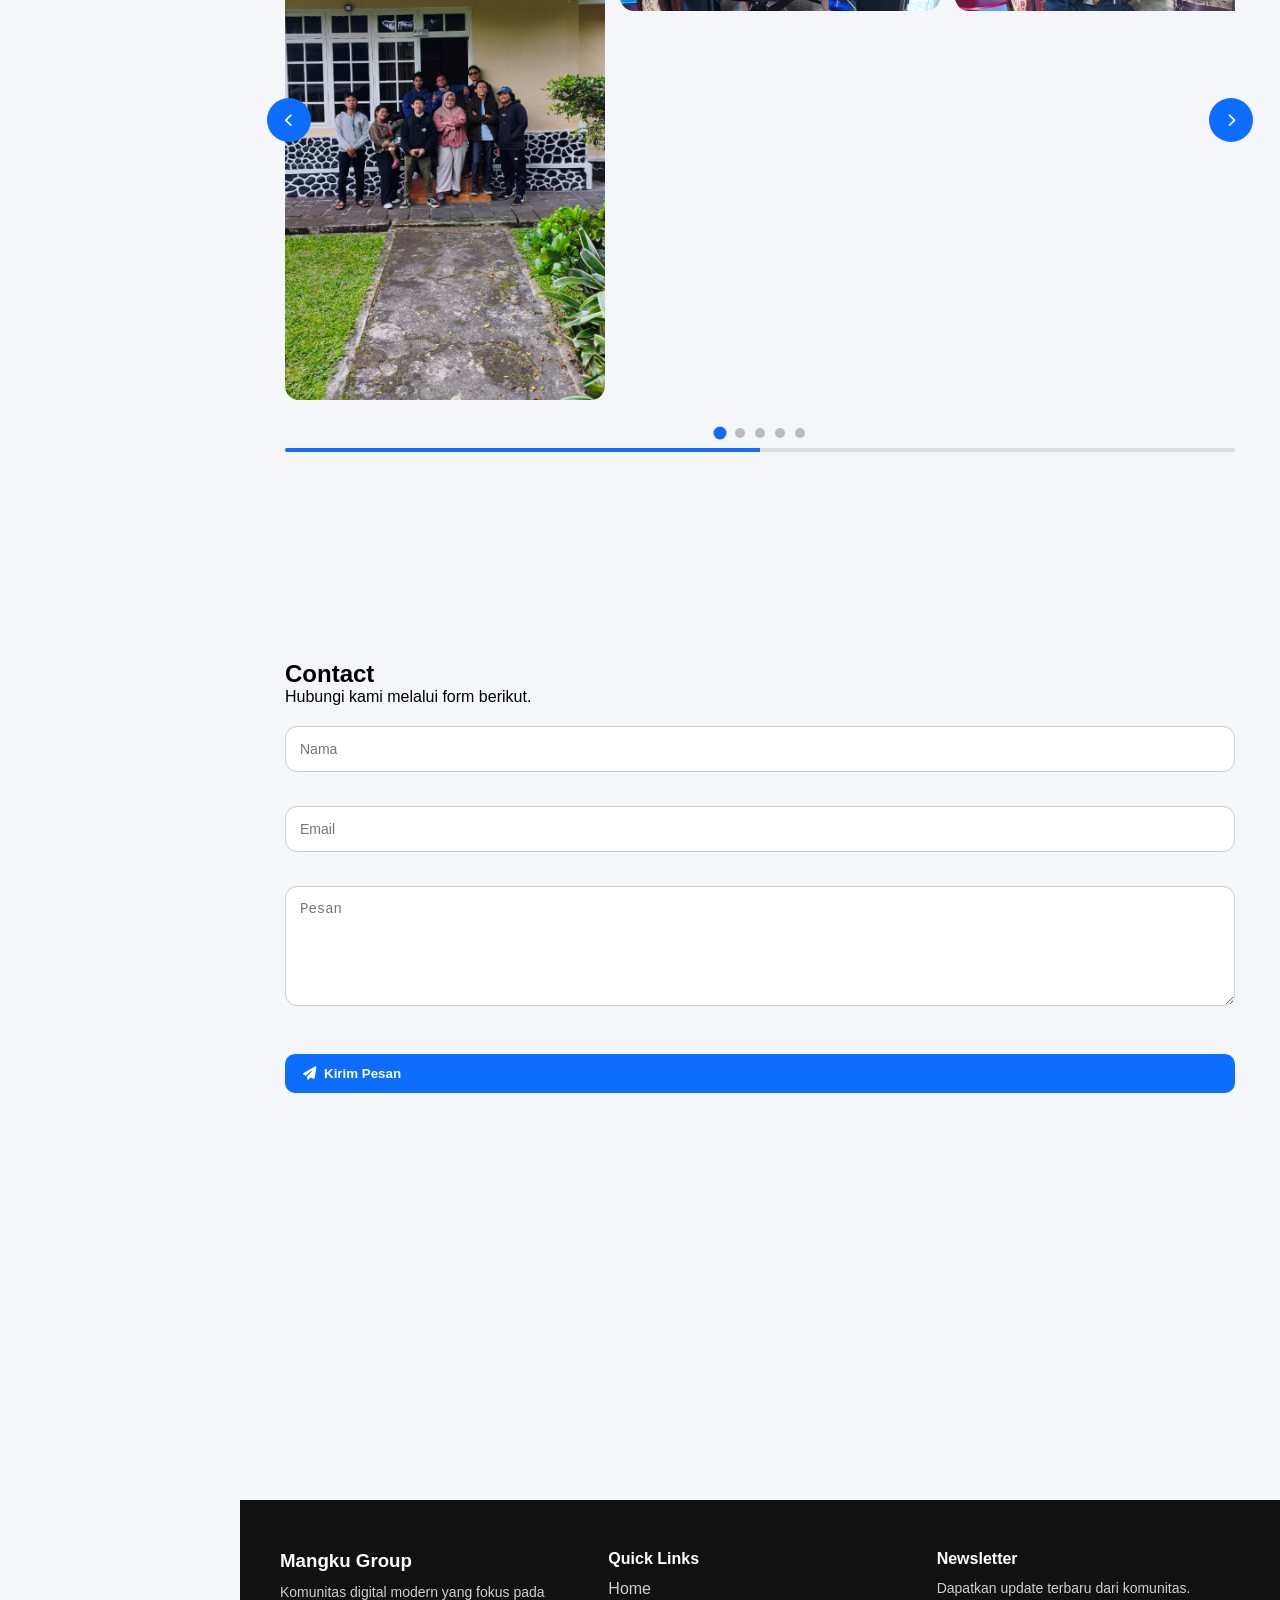
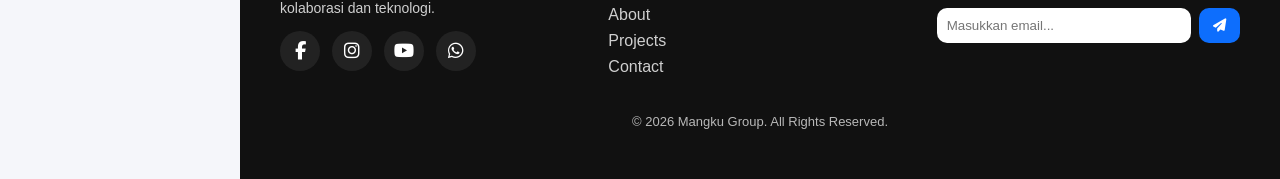
==== commit 9bd607b8: "Bug PP members" ====
--- a/index.html
+++ b/index.html
@@ -208,7 +208,7 @@
             <p>Admin</p>
           </div>
           <div class="member-card reveal delay-3" data-name="Kori" data-role="Admin"
-            data-desc="Kori pengatur suasana komunitas." data-img="img/members  /member4.webp">
+            data-desc="Kori pengatur suasana komunitas." data-img="img/members/member4.webp">
             <img src="img/members/member4.webp" alt="Kori" loading="lazy" />
             <h3>Kori</h3>
             <p>Admin</p>
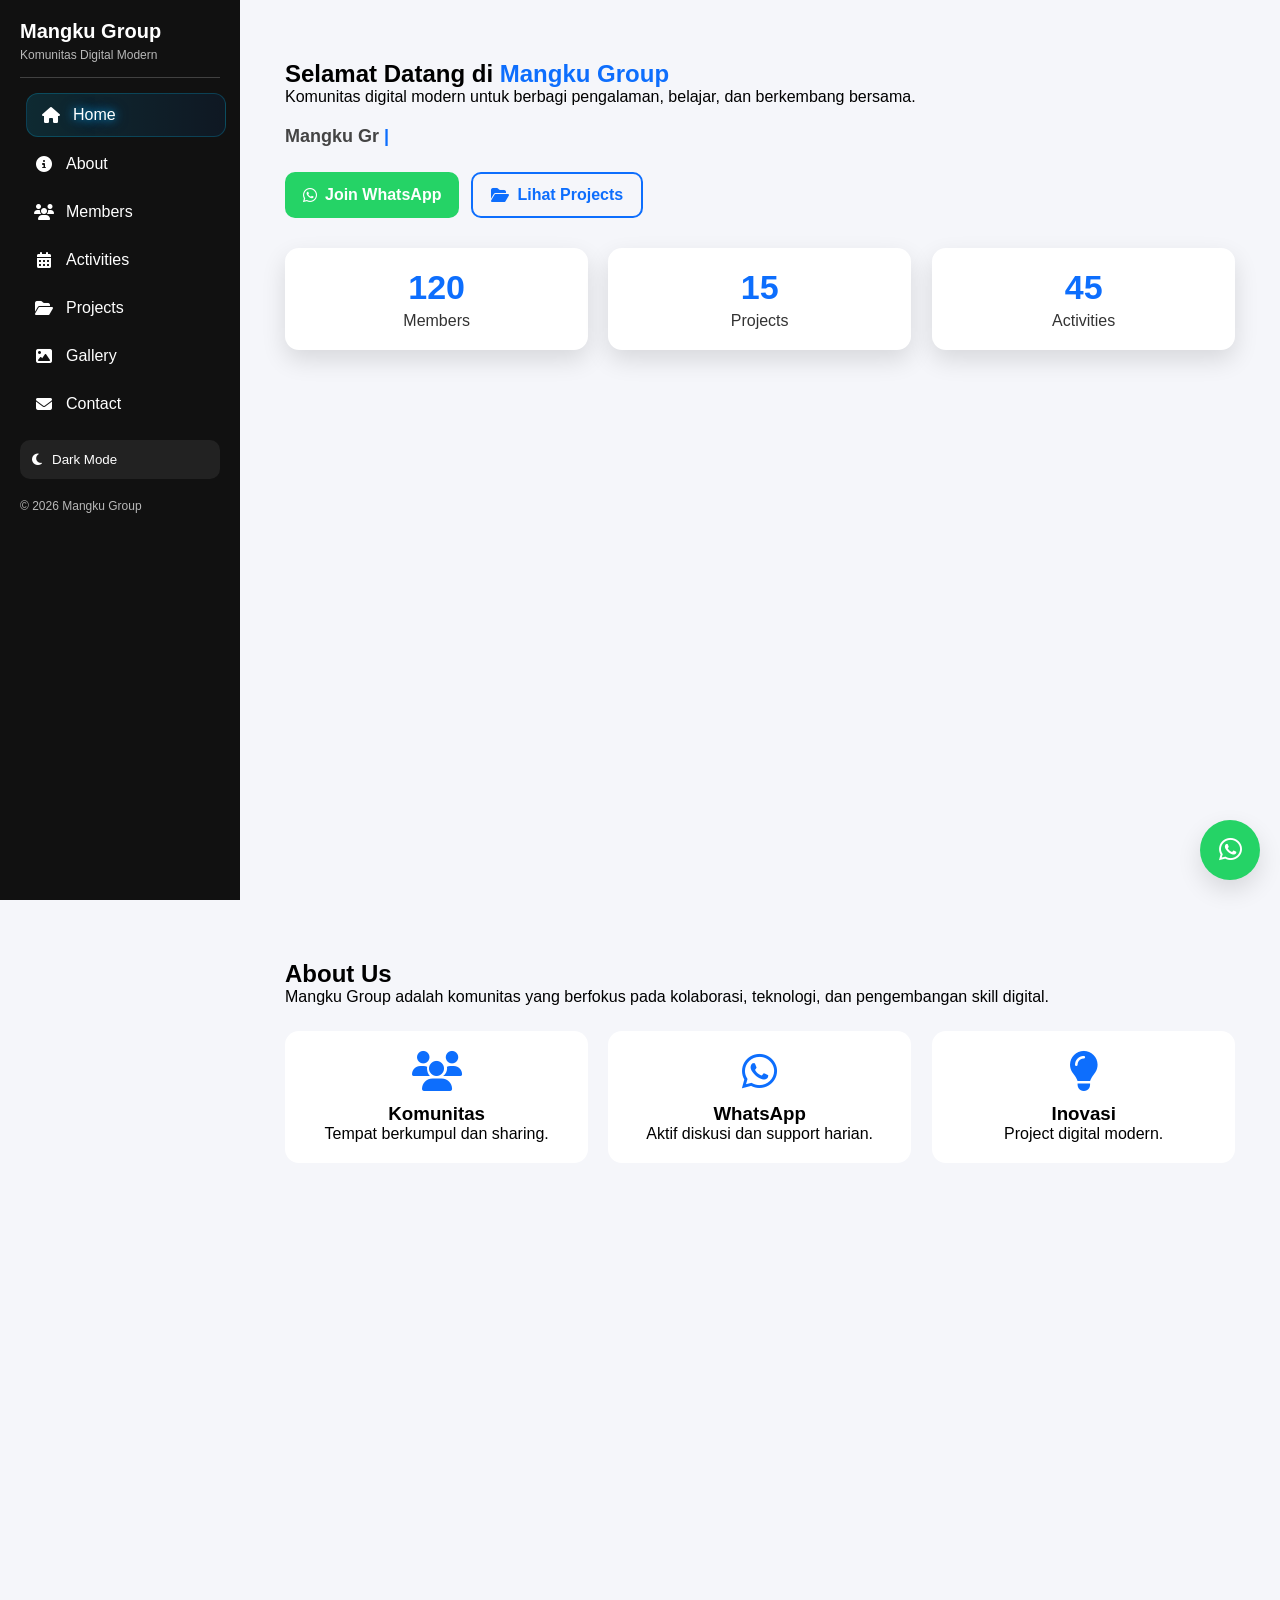
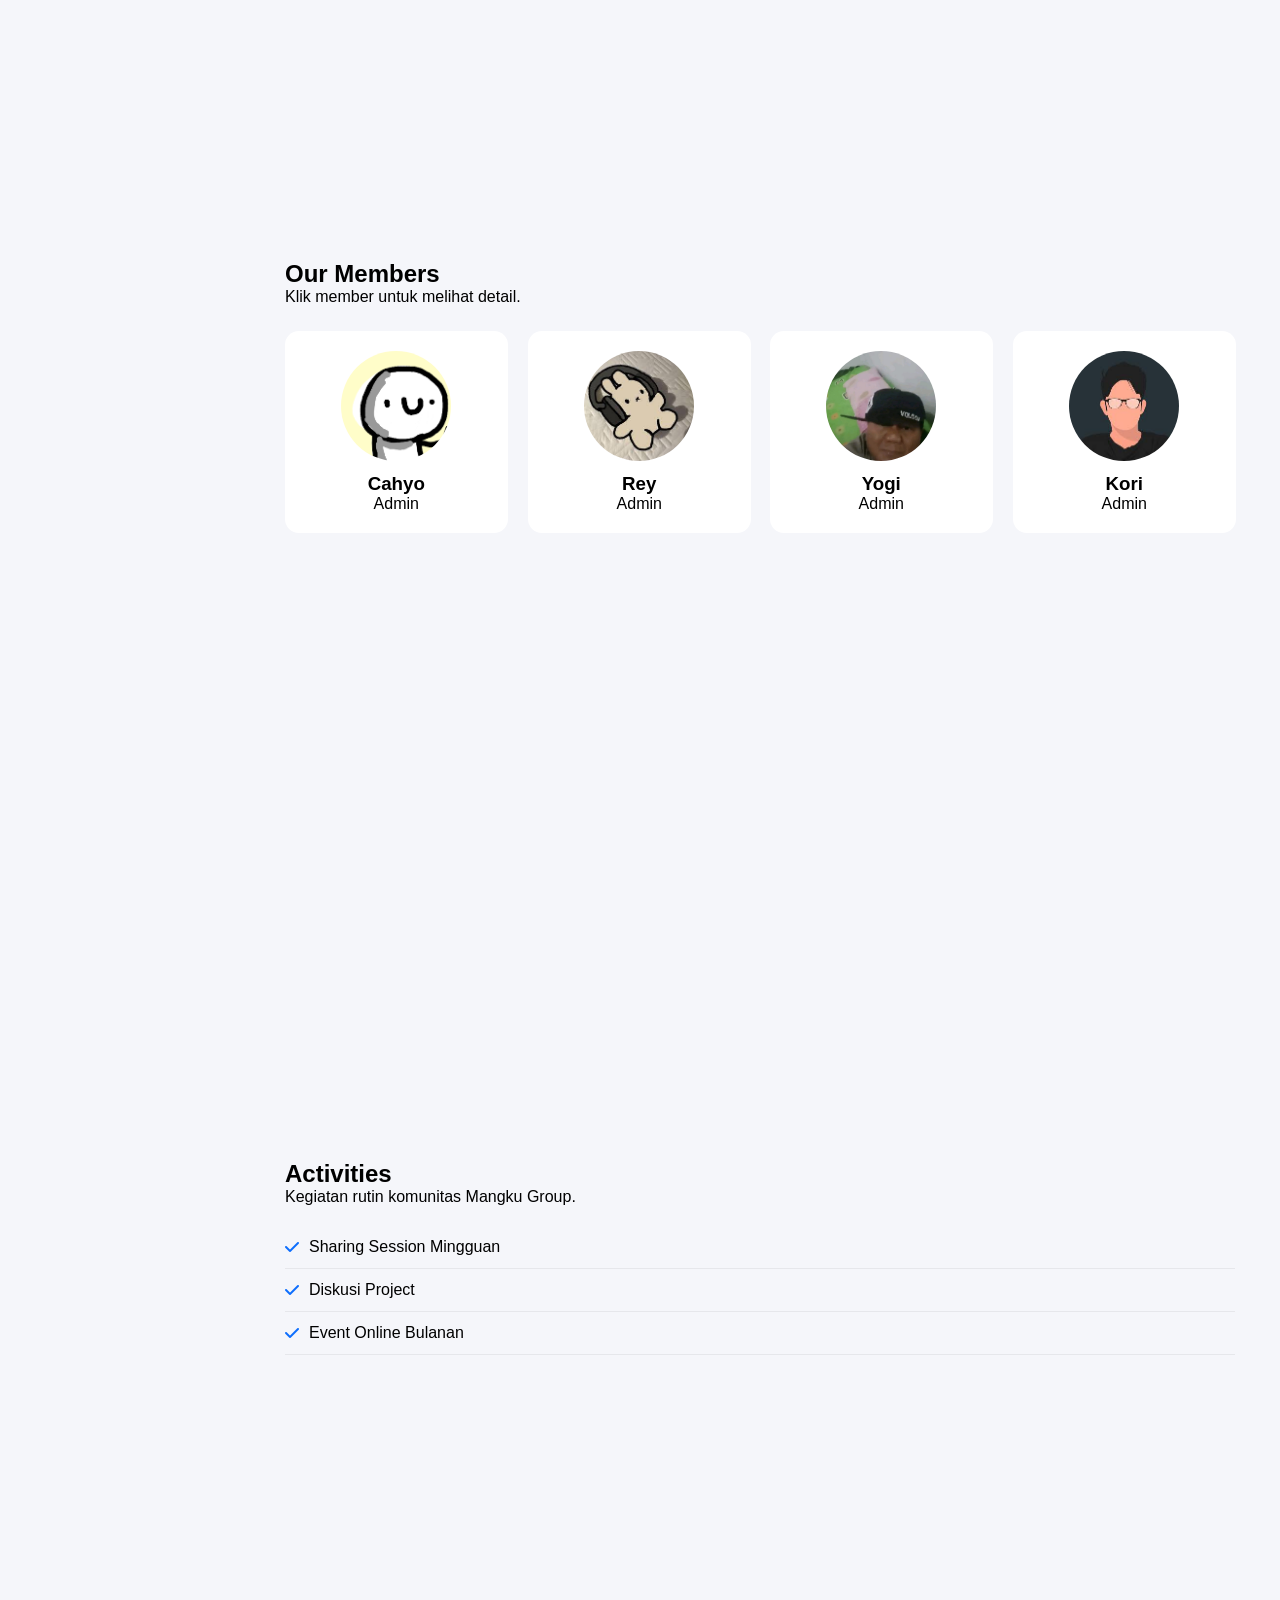
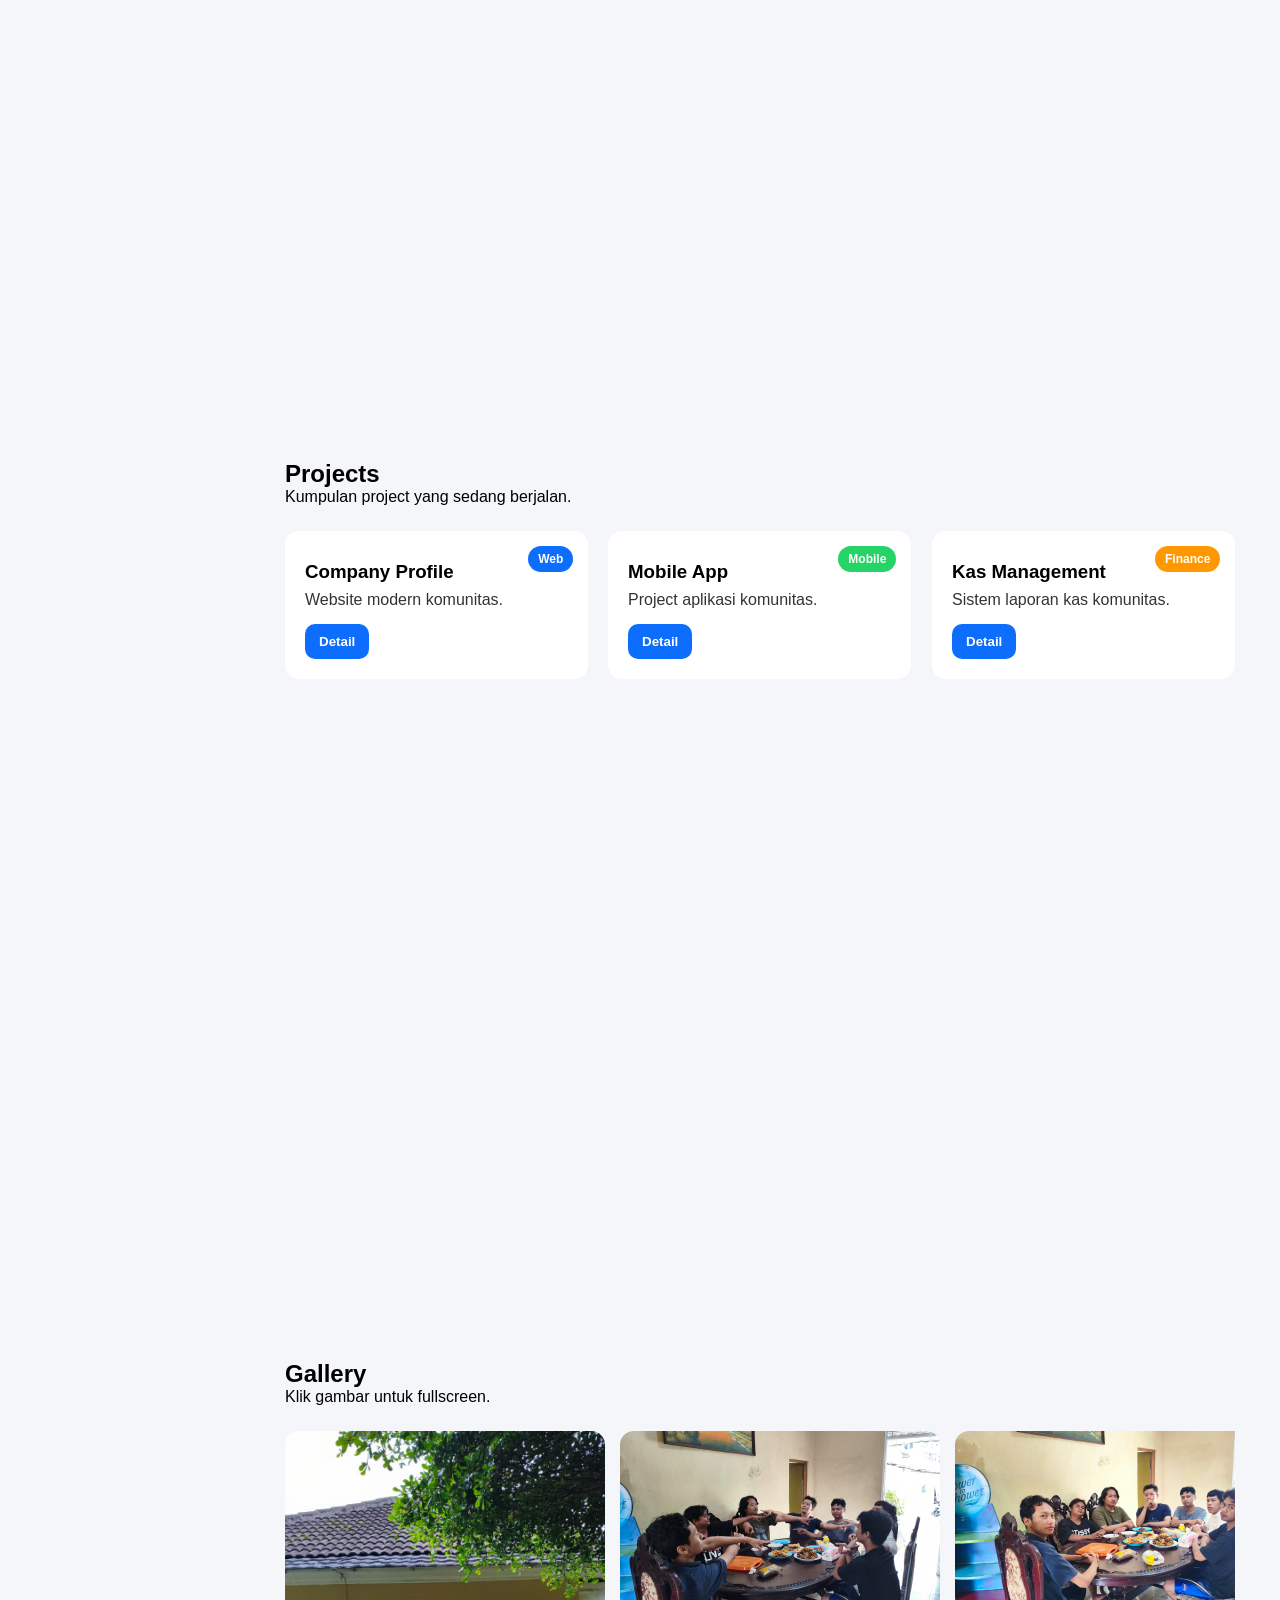
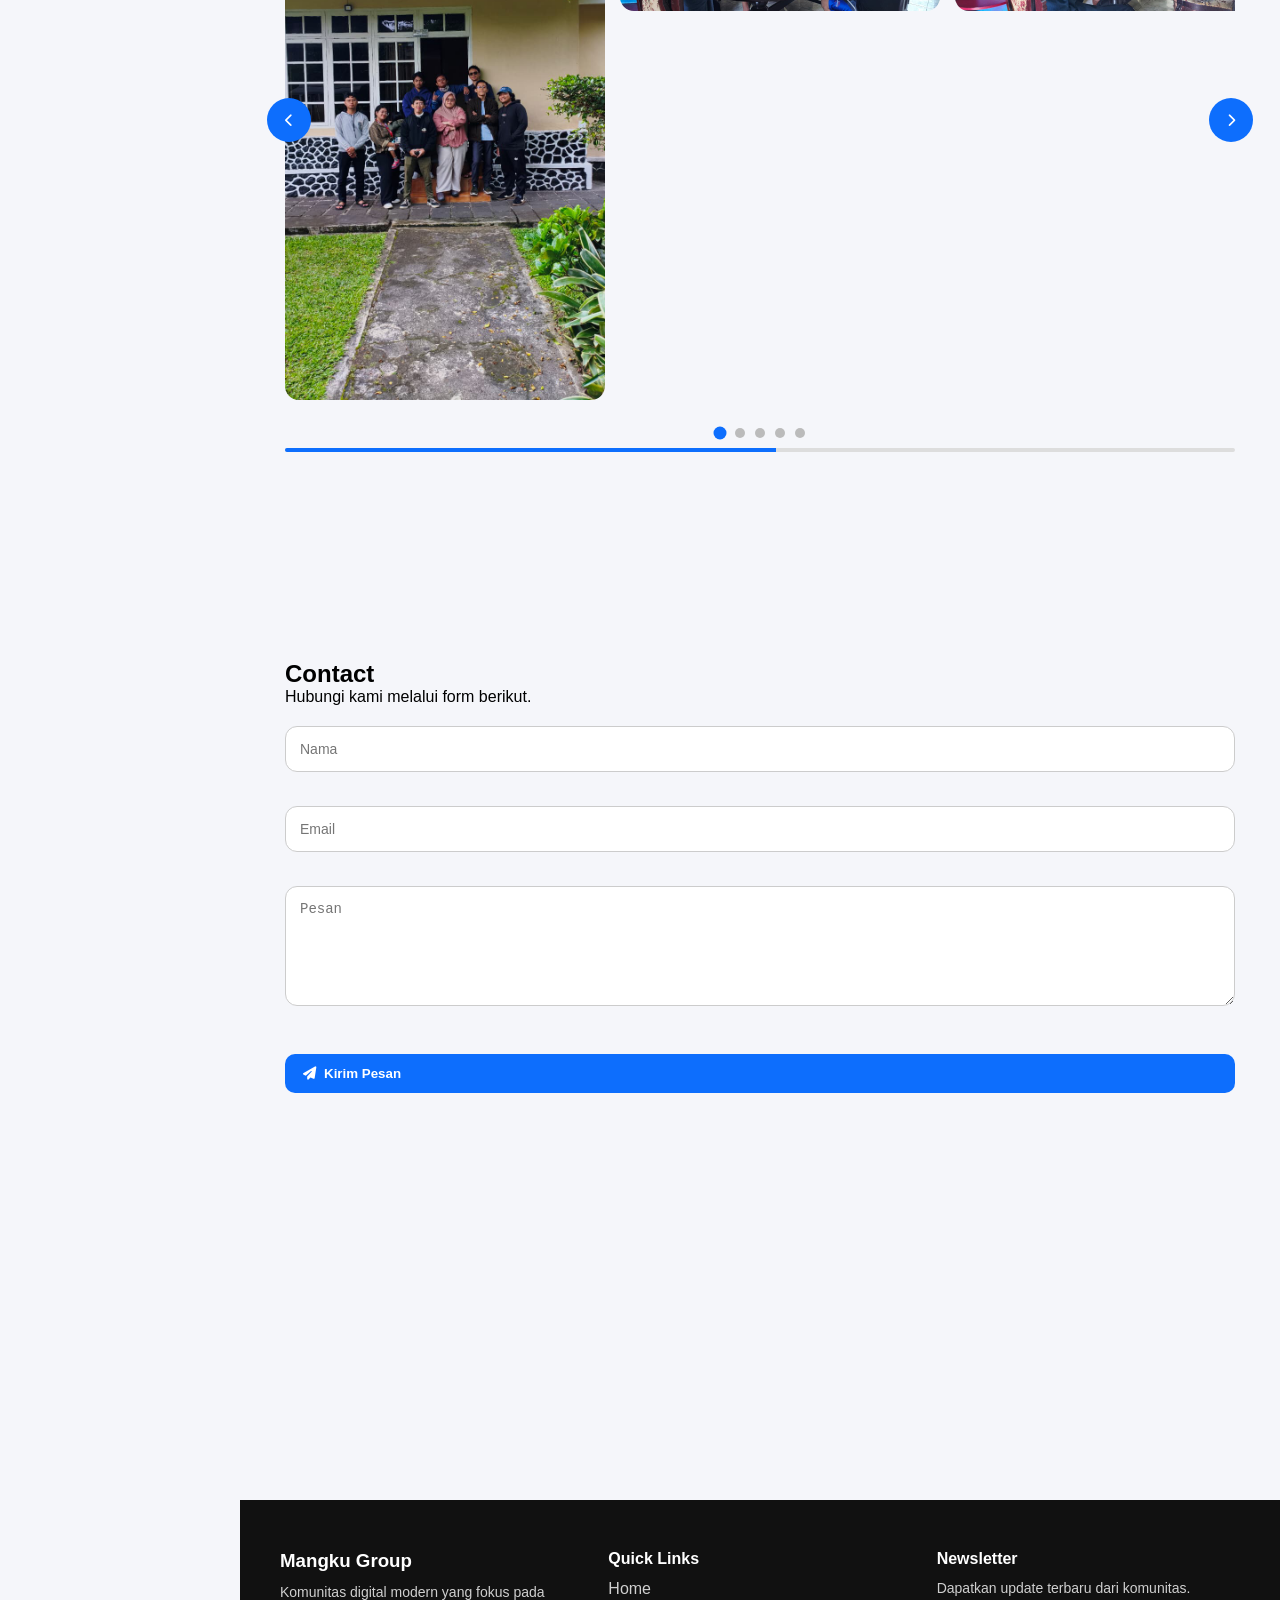
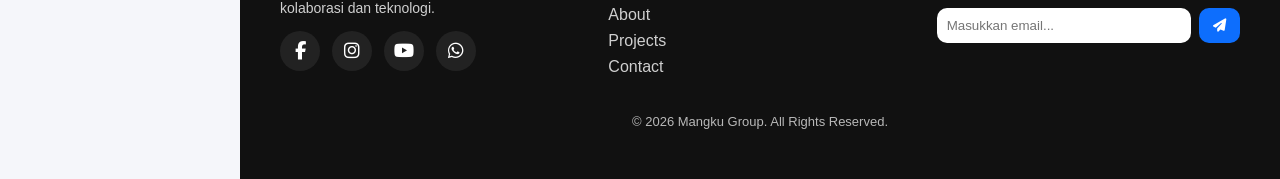
==== commit 4bb54ca7: "Bug Fix Click sound, favicont, img src" ====
--- a/index.html
+++ b/index.html
@@ -49,7 +49,7 @@
   <!-- =========================================================
        FAVICON
   ========================================================== -->
-  <link rel="icon" type="image/png" href="img/favicon.png" />
+  <link rel="icon" type="image/jpeg" href="img/Logo.jpeg" />
 
   <!-- =========================================================
        CSS
@@ -191,13 +191,13 @@
         <div class="member-grid">
           <div class="member-card reveal" data-name="Cahyo" data-role="Admin"
             data-desc="Cahyo adalah admin utama komunitas Mangku Group." data-img="img/members/member1.webp">
-            <img src="img//members/member1.webp" alt="Cahyo" loading="lazy" />
+            <img src="img/members/member1.webp" alt="Cahyo" loading="lazy" />
             <h3>Cahyo</h3>
             <p>Admin</p>
           </div>
           <div class="member-card reveal delay-1" data-name="Rey" data-role="Admin"
             data-desc="Rey bertanggung jawab mengembangkan project komunitas." data-img="img/members/member2.webp">
-            <img src="img//members/member2.webp" alt="Rey" loading="lazy" />
+            <img src="img/members/member2.webp" alt="Rey" loading="lazy" />
             <h3>Rey</h3>
             <p>Admin</p>
           </div>
@@ -272,23 +272,23 @@
           </button>
           <div class="gallery-track" id="galleryTrack">
             <div class="gallery-item">
-              <img data-src="img/gallery/galeri1.webp" src="placeholder.jpg" class="gallery-img lazy-img"
+              <img data-src="img/gallery/galeri1.webp" src="img/gallery/galeri1.webp" class="gallery-img lazy-img"
                 alt="Galeri 1" />
             </div>
             <div class="gallery-item">
-              <img data-src="img/gallery/galeri2.webp" src="placeholder.jpg" class="gallery-img lazy-img"
+              <img data-src="img/gallery/galeri2.webp" src="img/gallery/galeri2.webp" class="gallery-img lazy-img"
                 alt="Galeri 2" />
             </div>
             <div class="gallery-item">
-              <img data-src="img/gallery/galeri3.webp" src="placeholder.jpg" class="gallery-img lazy-img"
+              <img data-src="img/gallery/galeri3.webp" src="img/gallery/galeri3.webp" class="gallery-img lazy-img"
                 alt="Galeri 3" />
             </div>
             <div class="gallery-item">
-              <img data-src="img/gallery/galeri4.webp" src="placeholder.jpg" class="gallery-img lazy-img"
+              <img data-src="img/gallery/galeri4.webp" src="img/gallery/galeri4.webp" class="gallery-img lazy-img"
                 alt="Galeri 4" />
             </div>
             <div class="gallery-item">
-              <img data-src="img/gallery/galeri5.webp" src="placeholder.jpg" class="gallery-img lazy-img"
+              <img data-src="img/gallery/galeri5.webp" src="img/gallery/galeri5.webp" class="gallery-img lazy-img"
                 alt="Galeri 5" />
             </div>
           </div>
@@ -425,7 +425,7 @@
   </a>
 
   <!-- [13] AUDIO -->
-  <audio id="clickSound" src="click.mp3" preload="none"></audio>
+  <audio id="clickSound" src="audio/button-19.mp3" preload="none"></audio>
 
   <!-- [14] JAVASCRIPT -->
   <script src="js/main.js"></script>
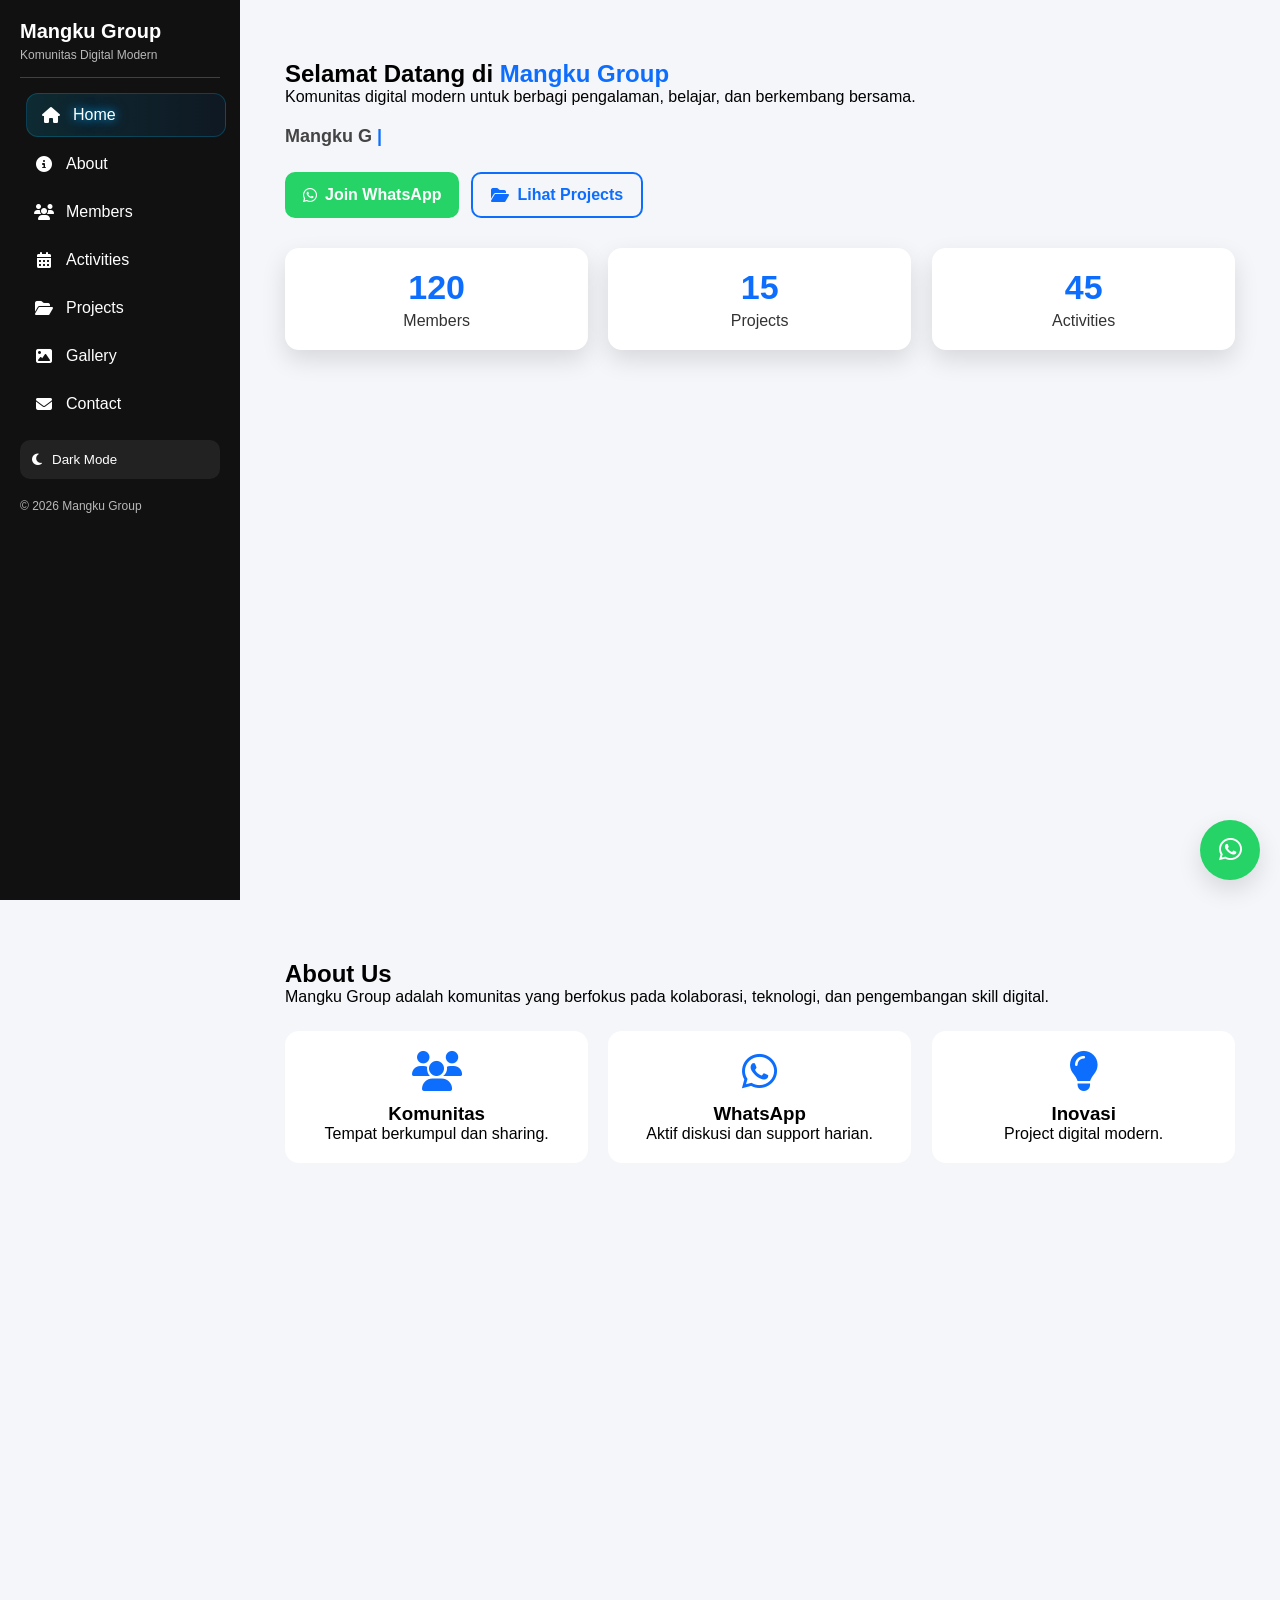
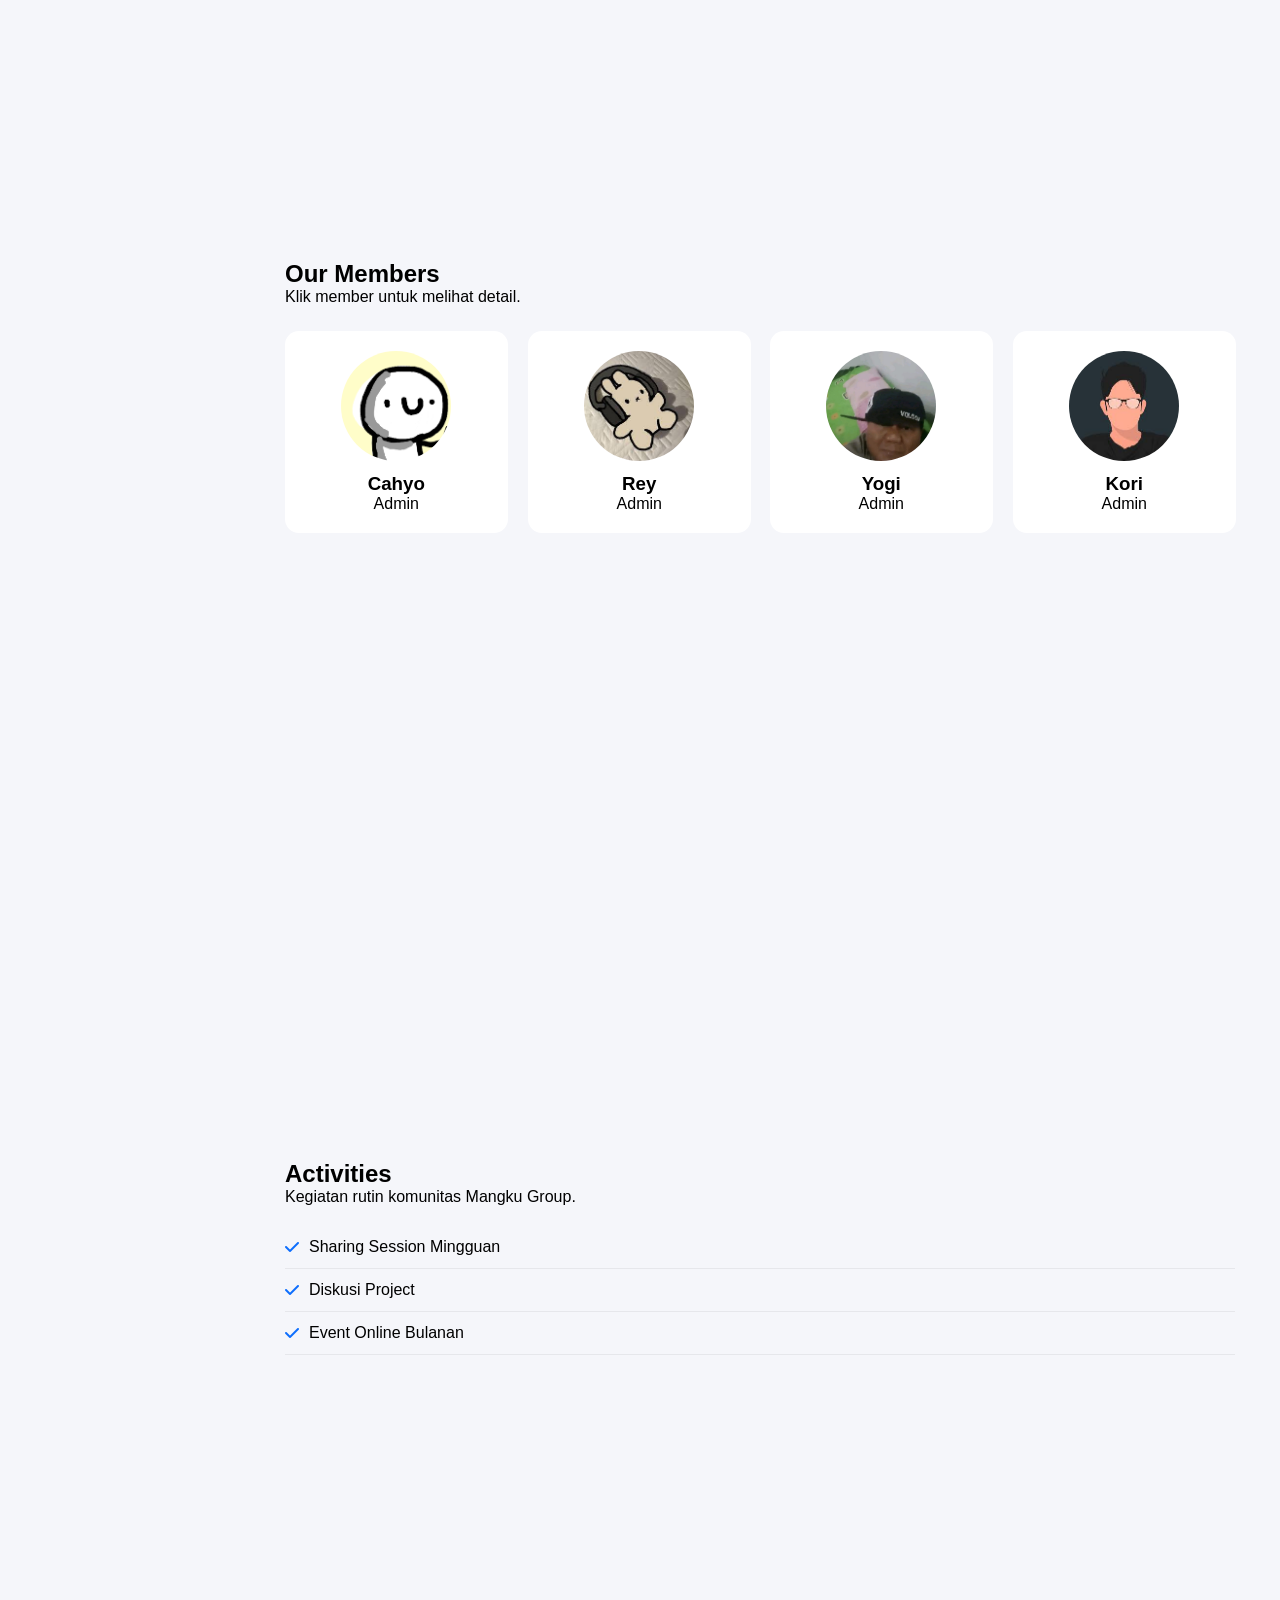
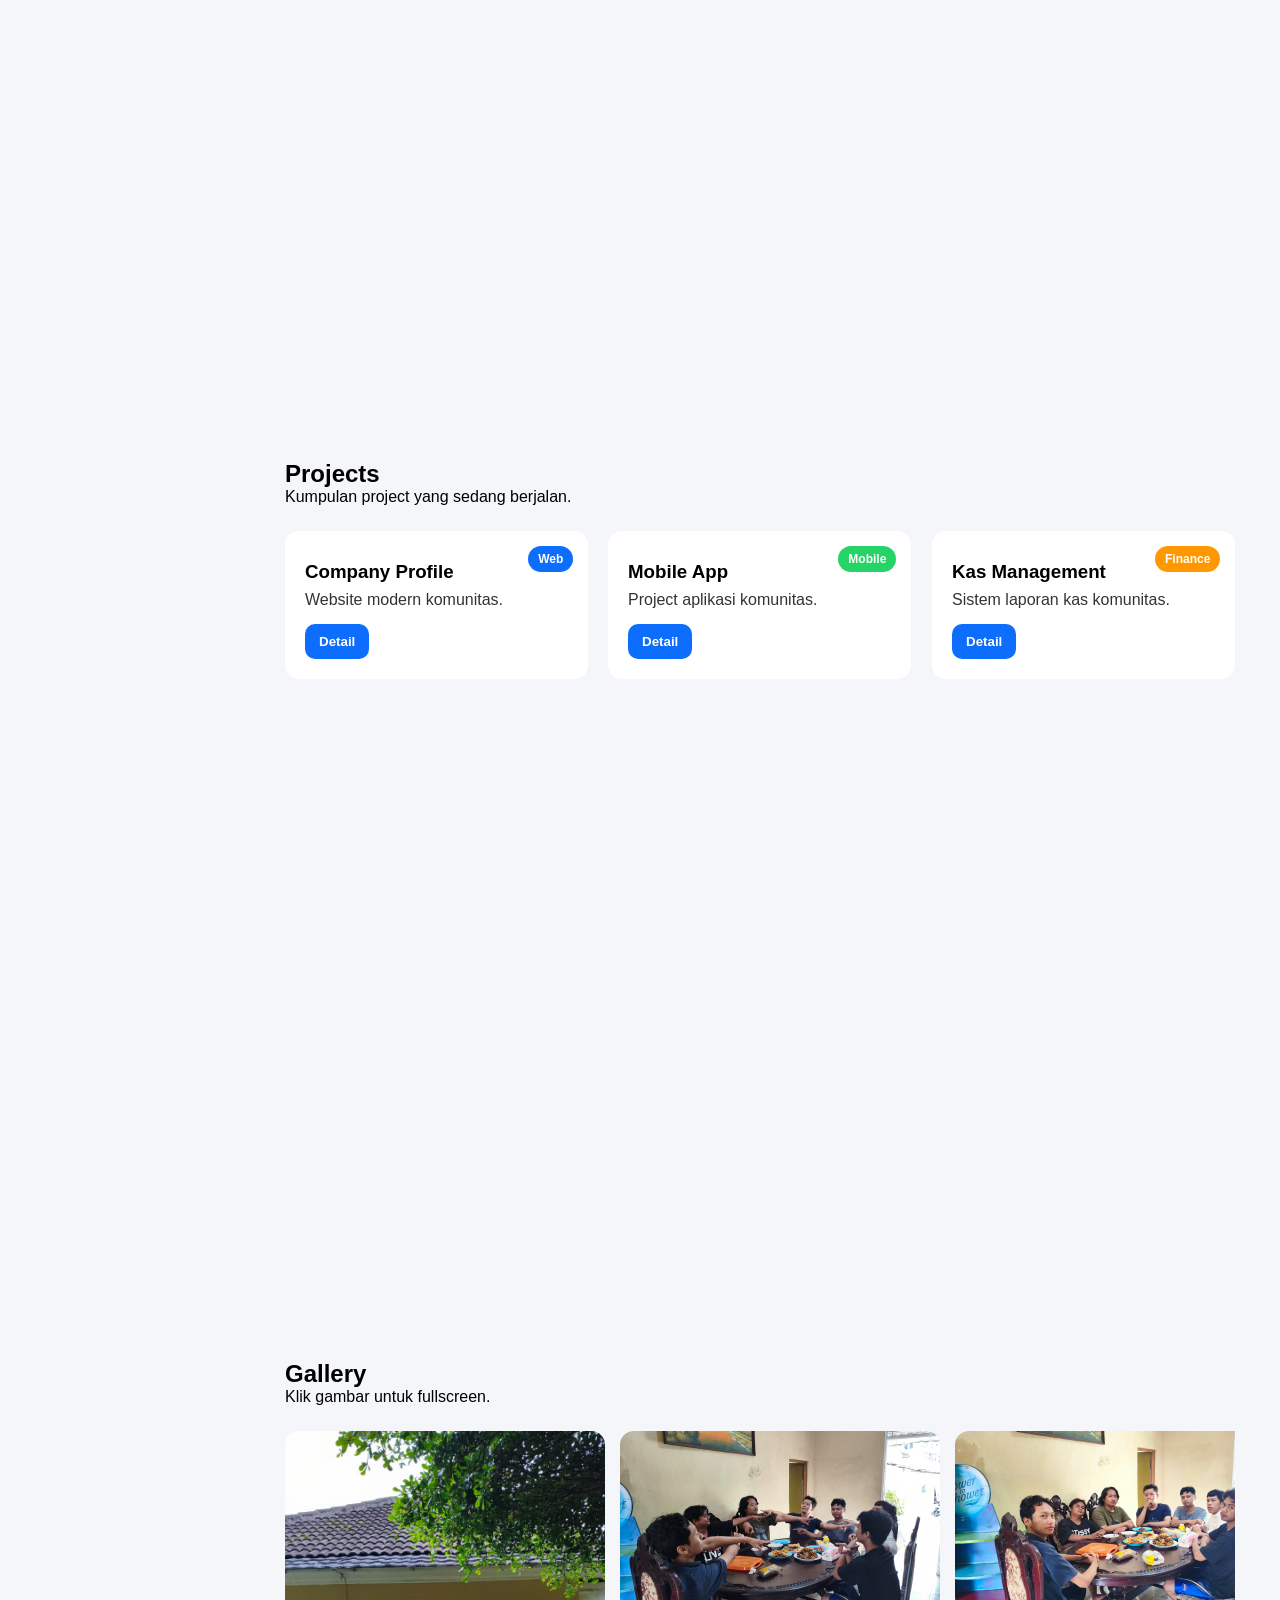
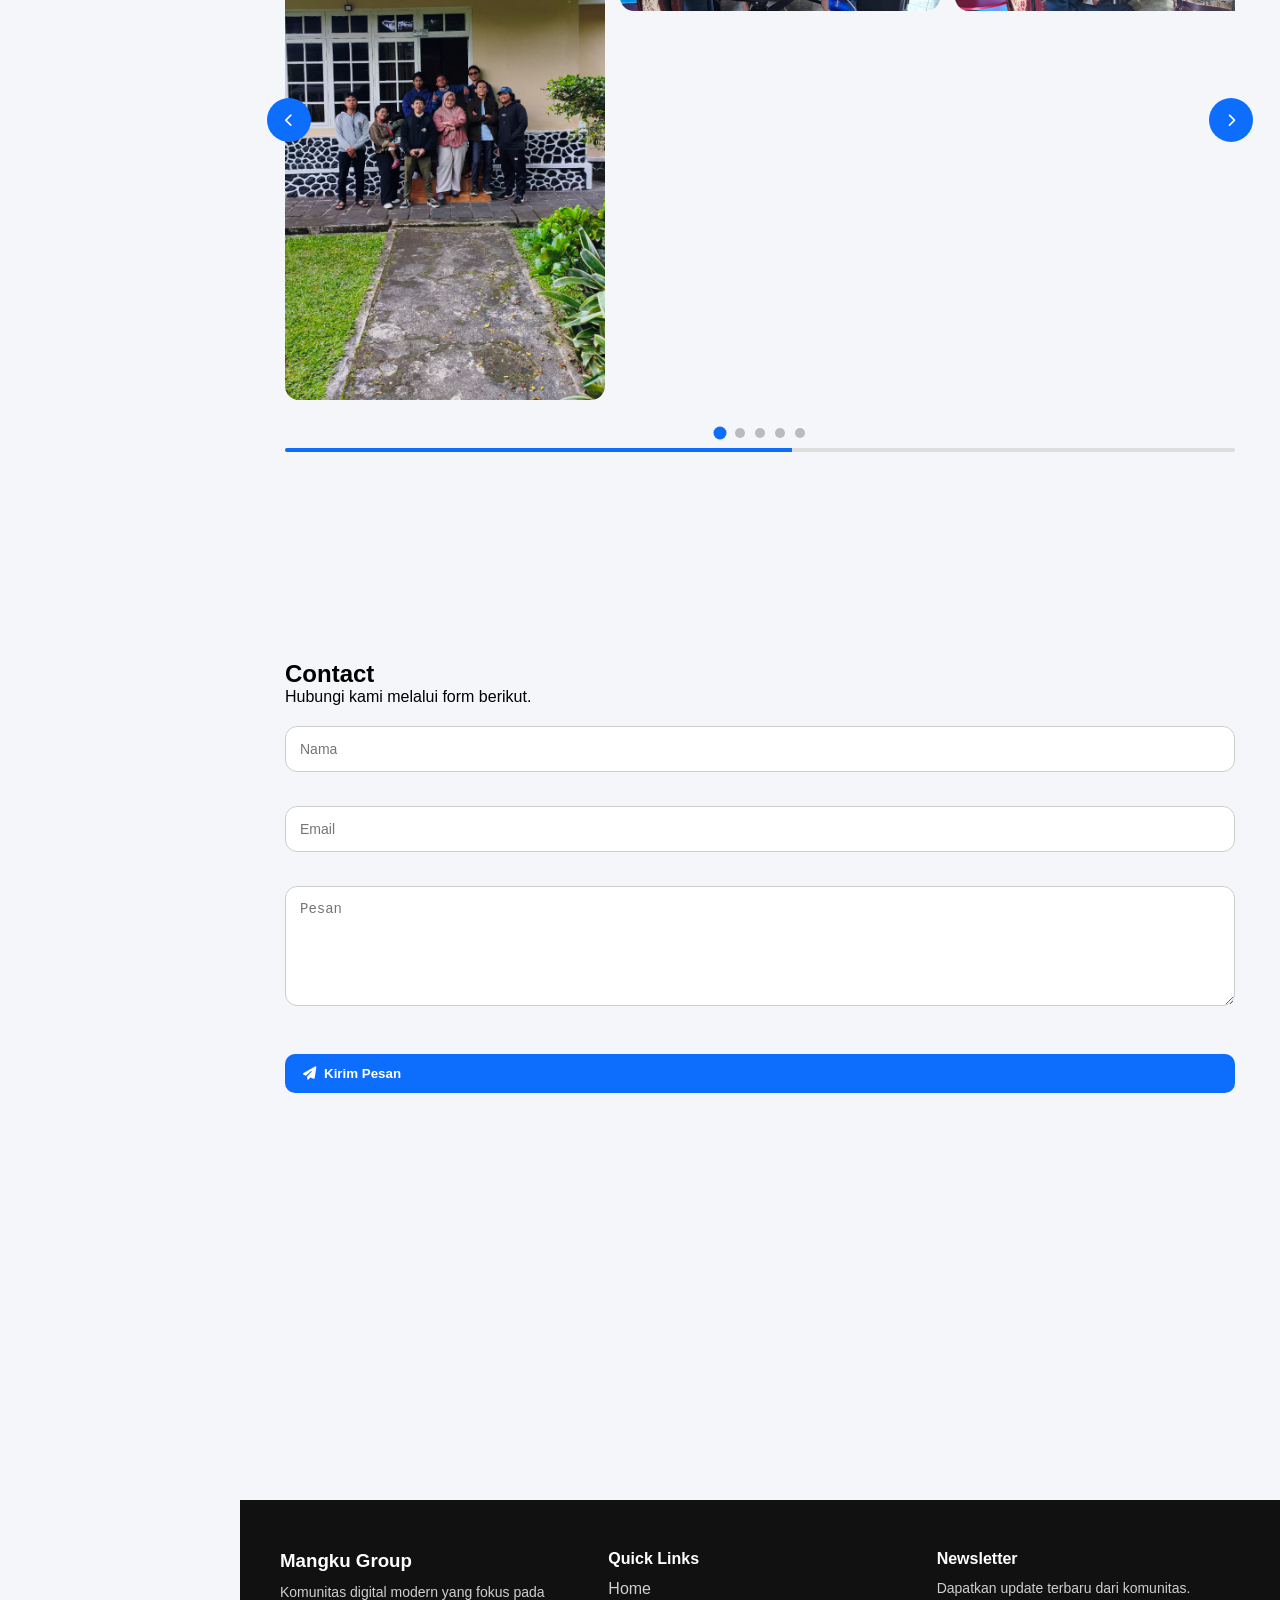
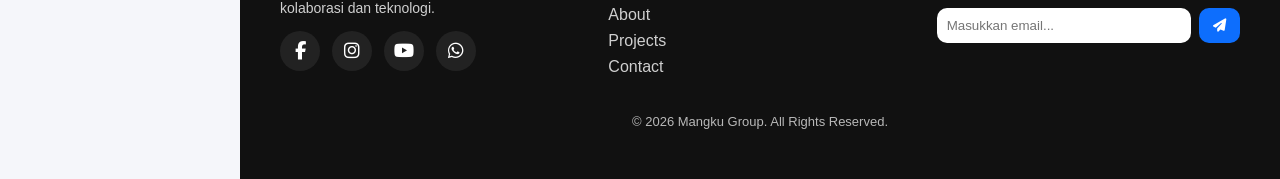
==== commit aeb10875: "Audit Ver 1" ====
--- a/index.html
+++ b/index.html
@@ -19,6 +19,8 @@
   <meta name="author" content="Mangku Group" />
   <meta http-equiv="X-UA-Compatible" content="IE=edge">
 
+  <link rel="canonical" href="https://mangku-grup.netlify.app/">
+
   <!-- =========================================================
        THEME COLOR
   ========================================================== -->
@@ -27,13 +29,15 @@
   <!-- =========================================================
        OPEN GRAPH (FACEBOOK / DISCORD / WHATSAPP)
   ========================================================== -->
+  <meta property="og:url" content="https://mangku-grup.netlify.app/">
+
   <meta property="og:title" content="Mangku Group | Komunitas Digital Modern" />
 
   <meta property="og:description" content="Tempat belajar, sharing, membuat project, dan berkembang bersama." />
 
   <meta property="og:type" content="website" />
 
-  <meta property="og:image" content="img/preview.jpg" />
+  <meta property="og:image" content="img/gallery/preview.png" />
 
   <!-- =========================================================
        TWITTER CARD
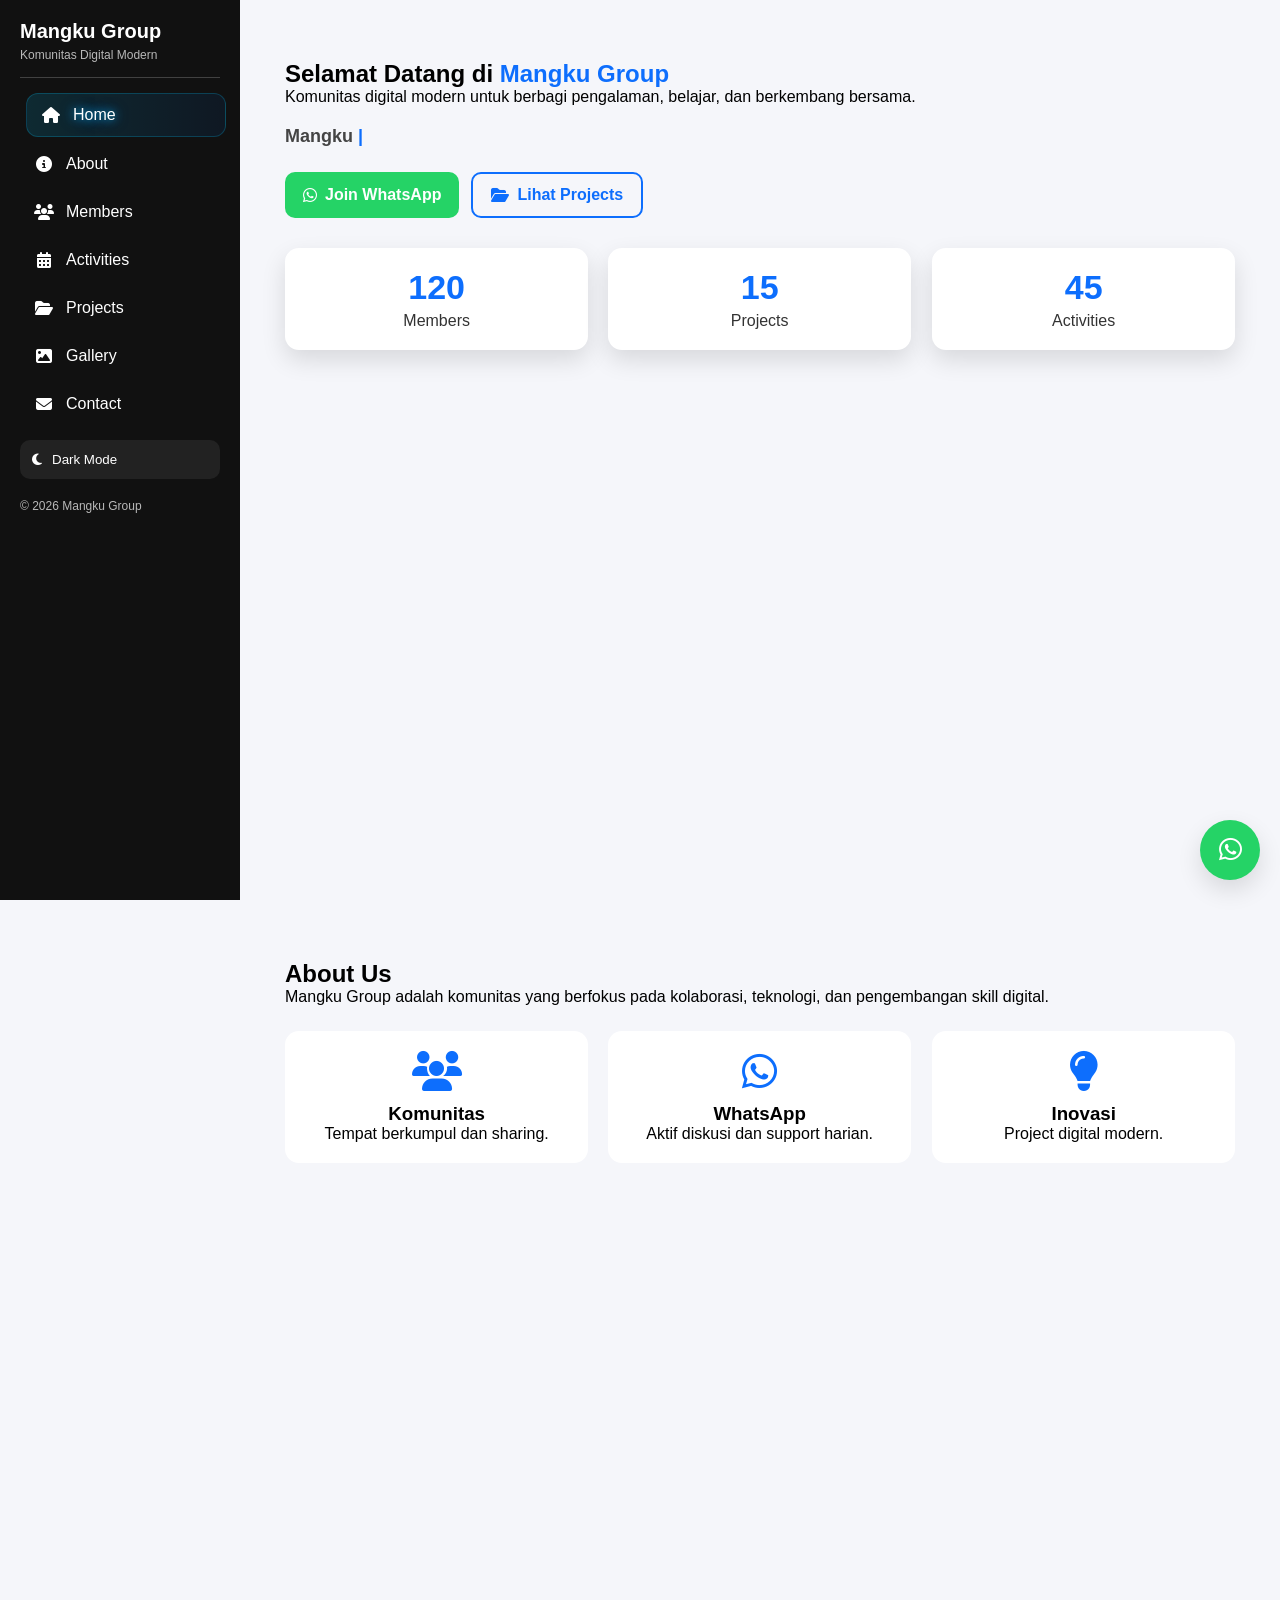
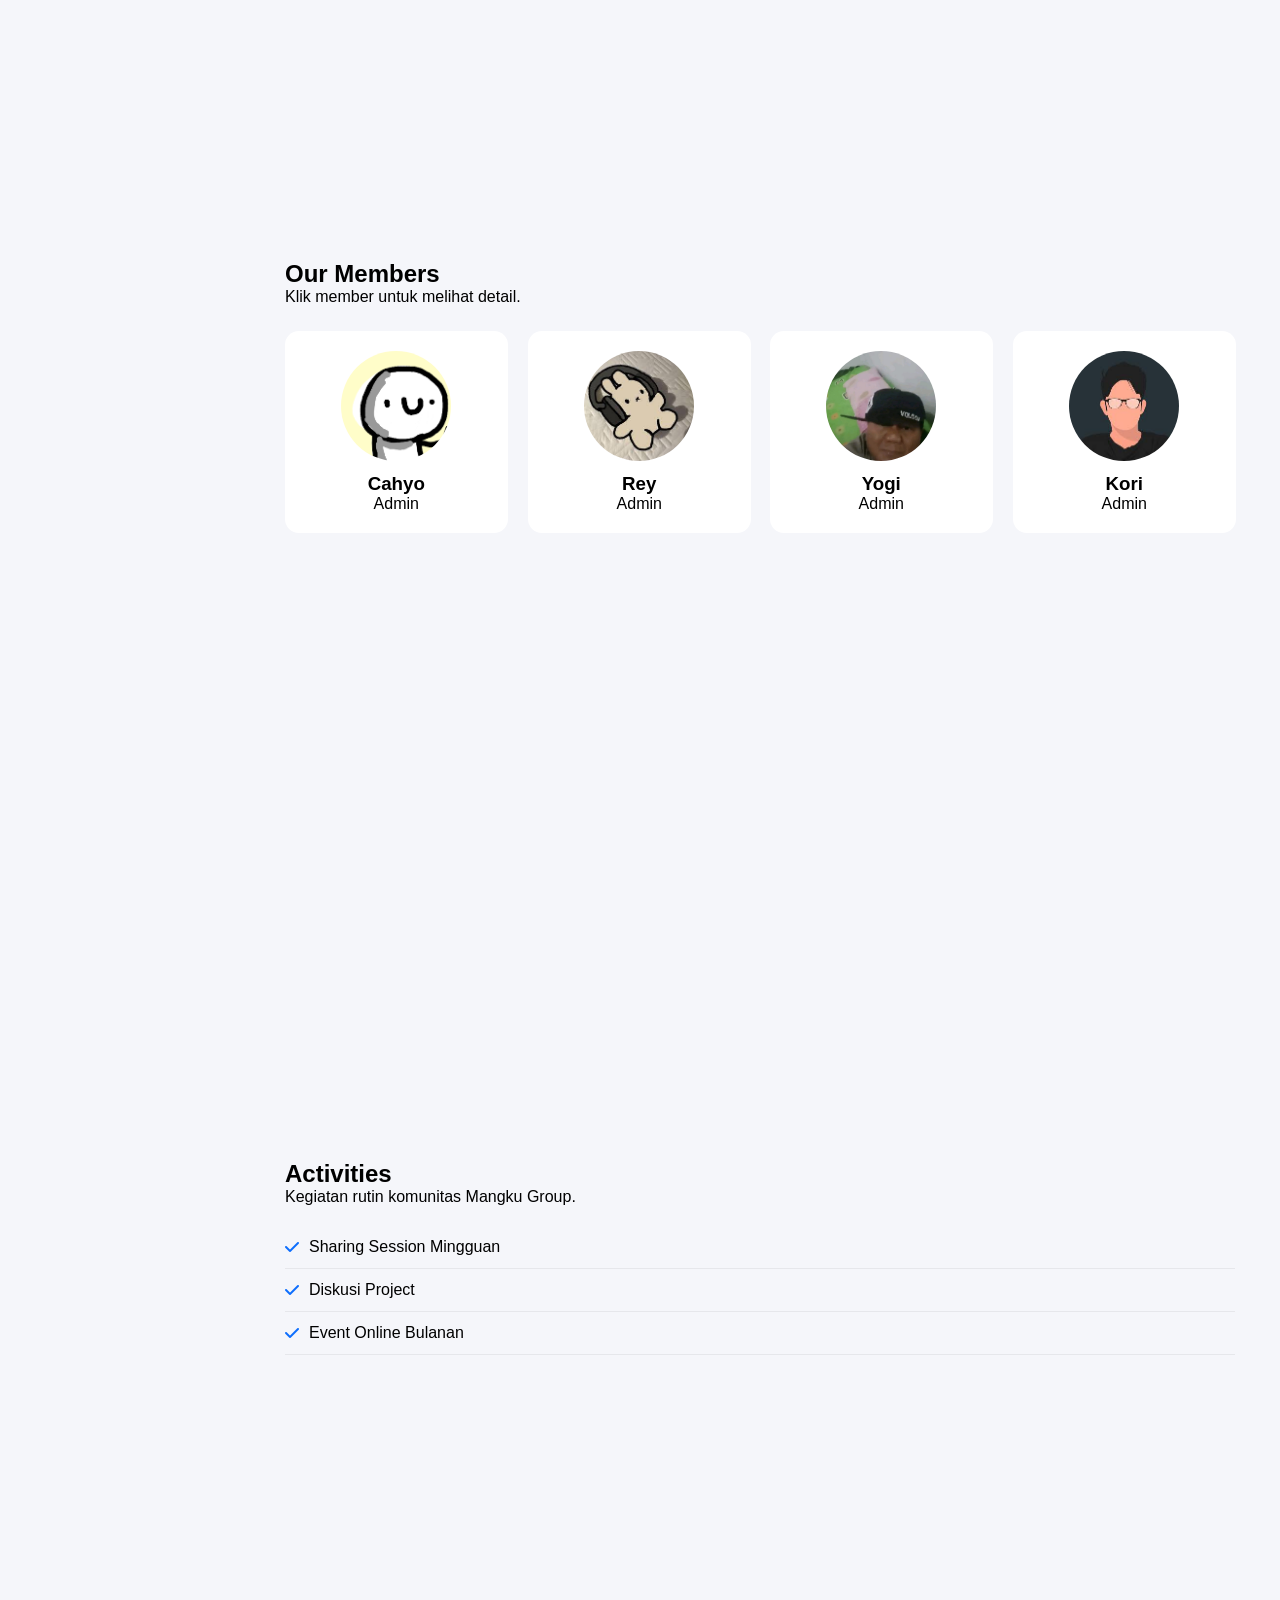
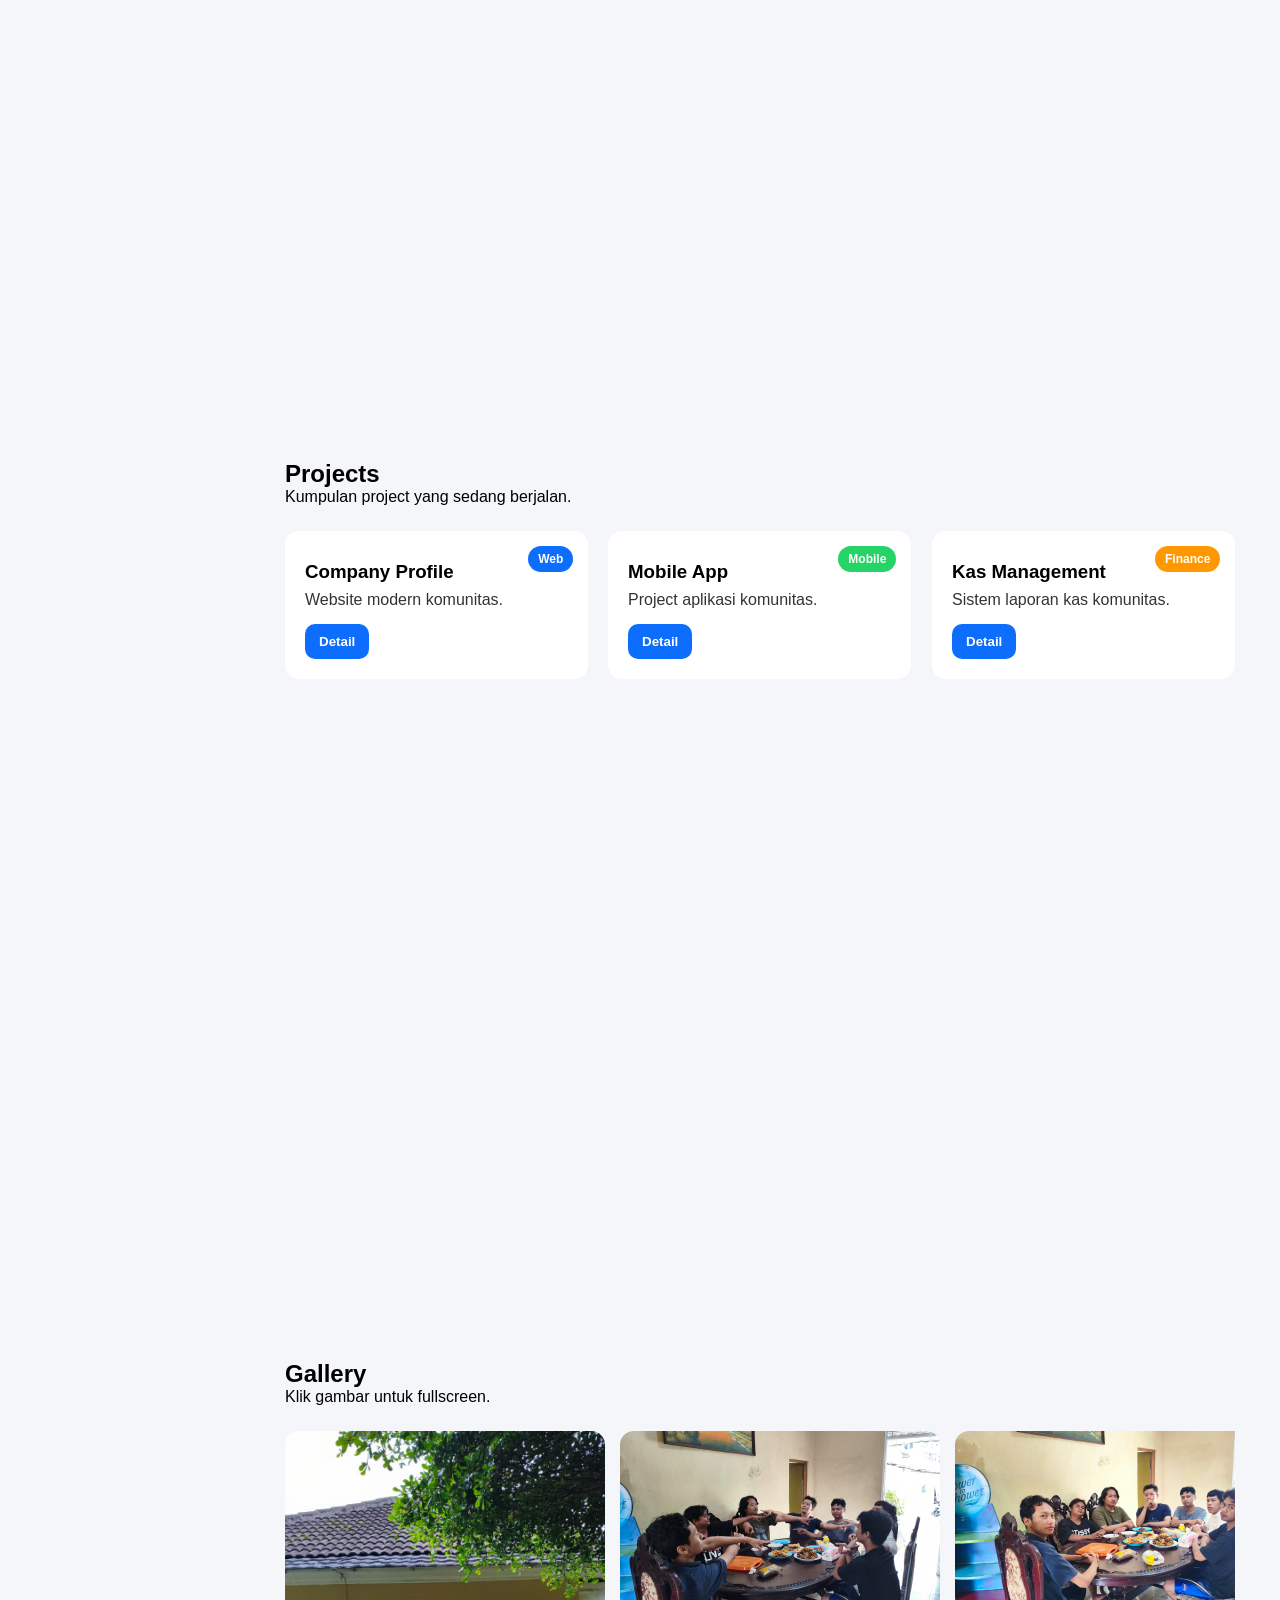
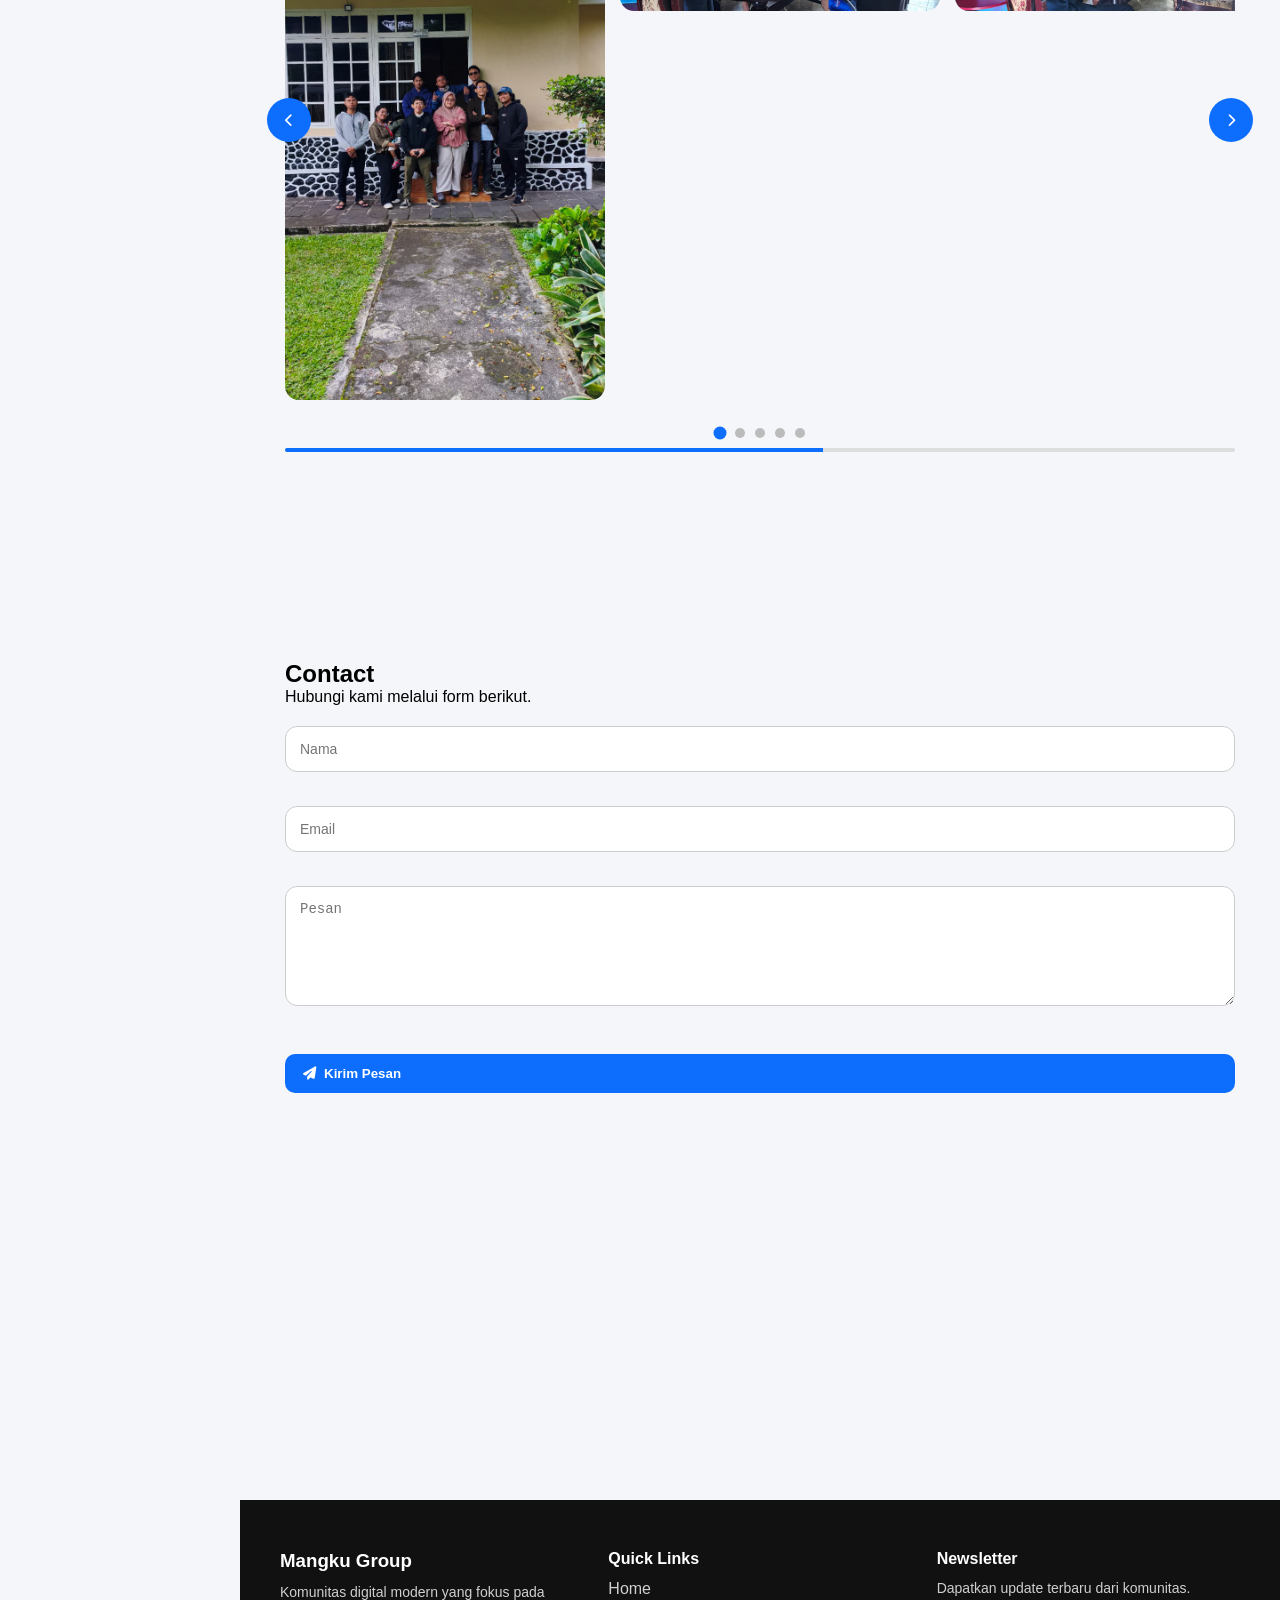
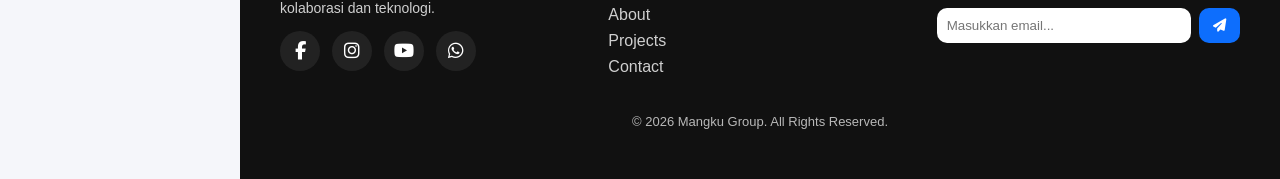
==== commit 82b8cfba: "Penambahan config pada file js" ====
--- a/index.html
+++ b/index.html
@@ -431,7 +431,13 @@
   <!-- [13] AUDIO -->
   <audio id="clickSound" src="audio/button-19.mp3" preload="none"></audio>
 
-  <!-- [14] JAVASCRIPT -->
+  <!-- [14] Supabase -->
+  <script src="https://cdn.jsdelivr.net/npm/@supabase/supabase-js@2"></script>
+
+  <!-- [15] Konfigurasi Supabase -->
+  <script src="js/config.js"></script>
+
+  <!-- [16] JAVASCRIPT -->
   <script src="js/main.js"></script>
 </body>
 
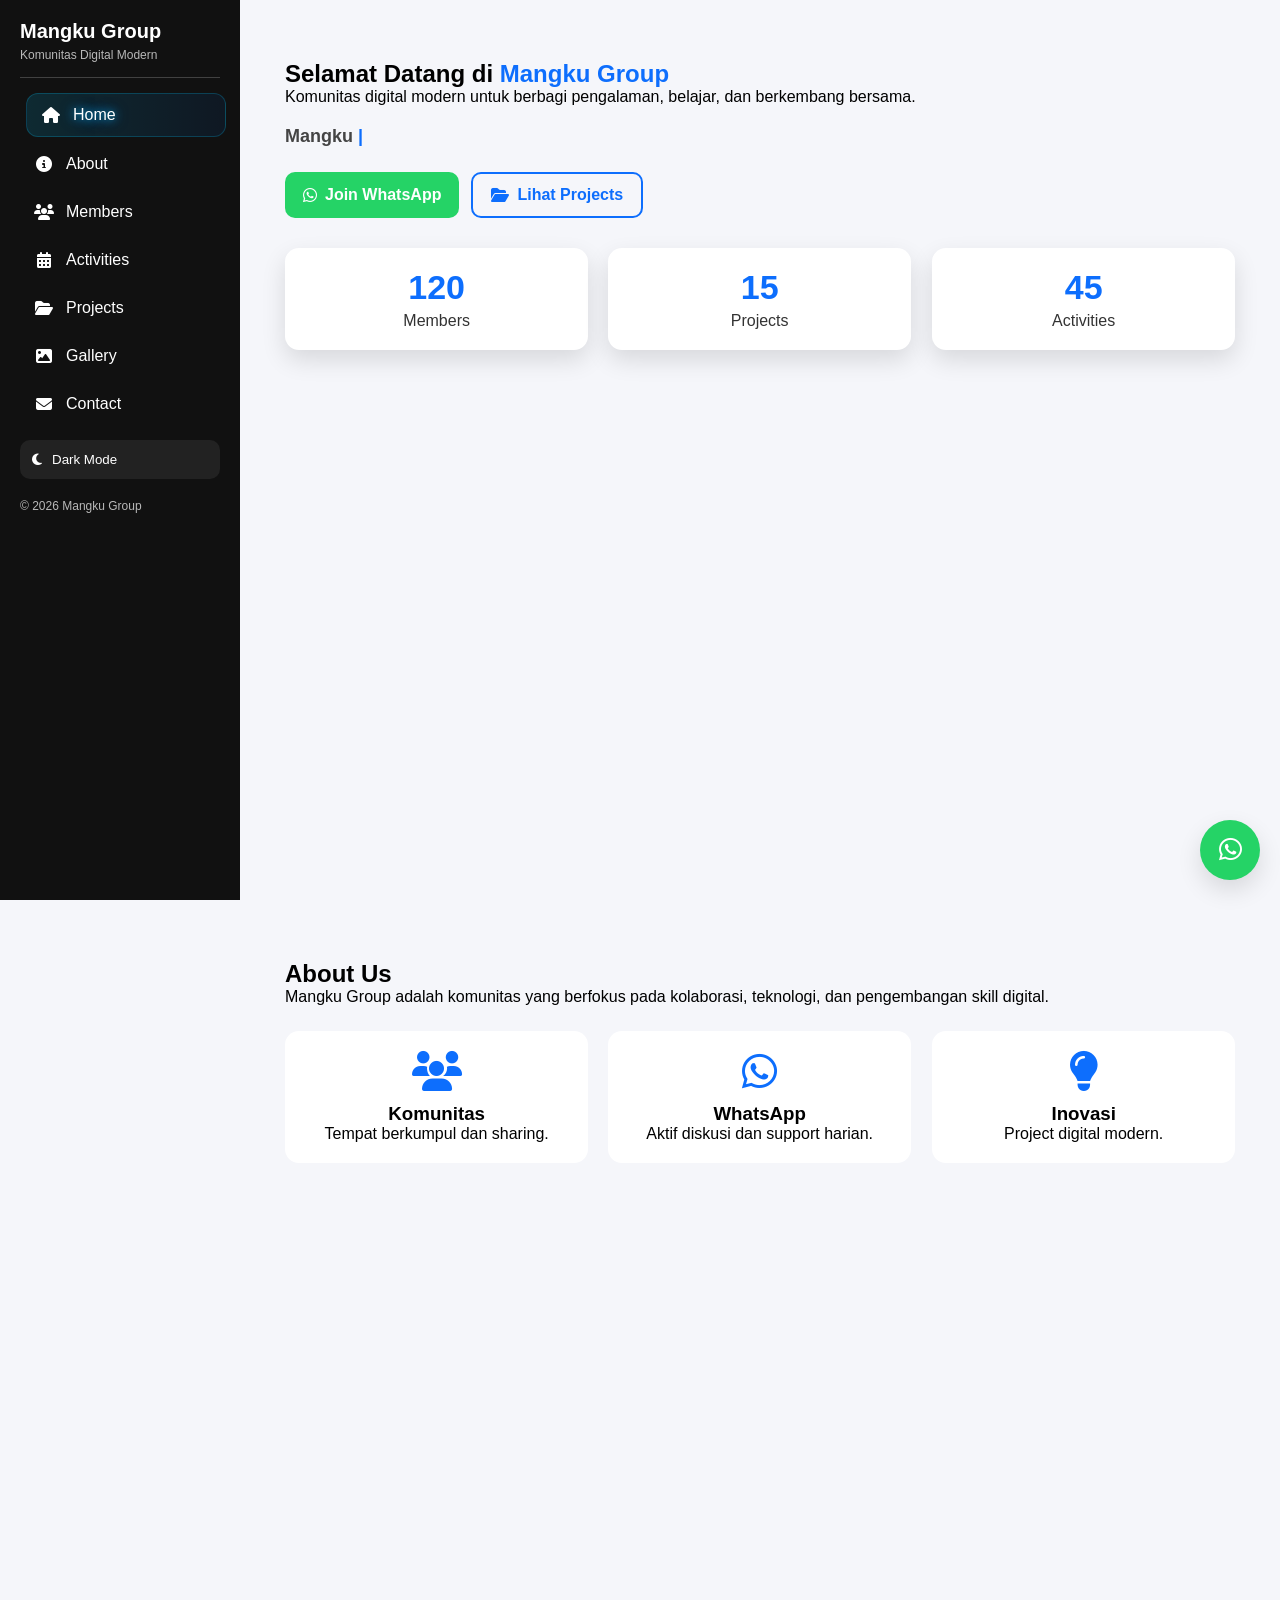
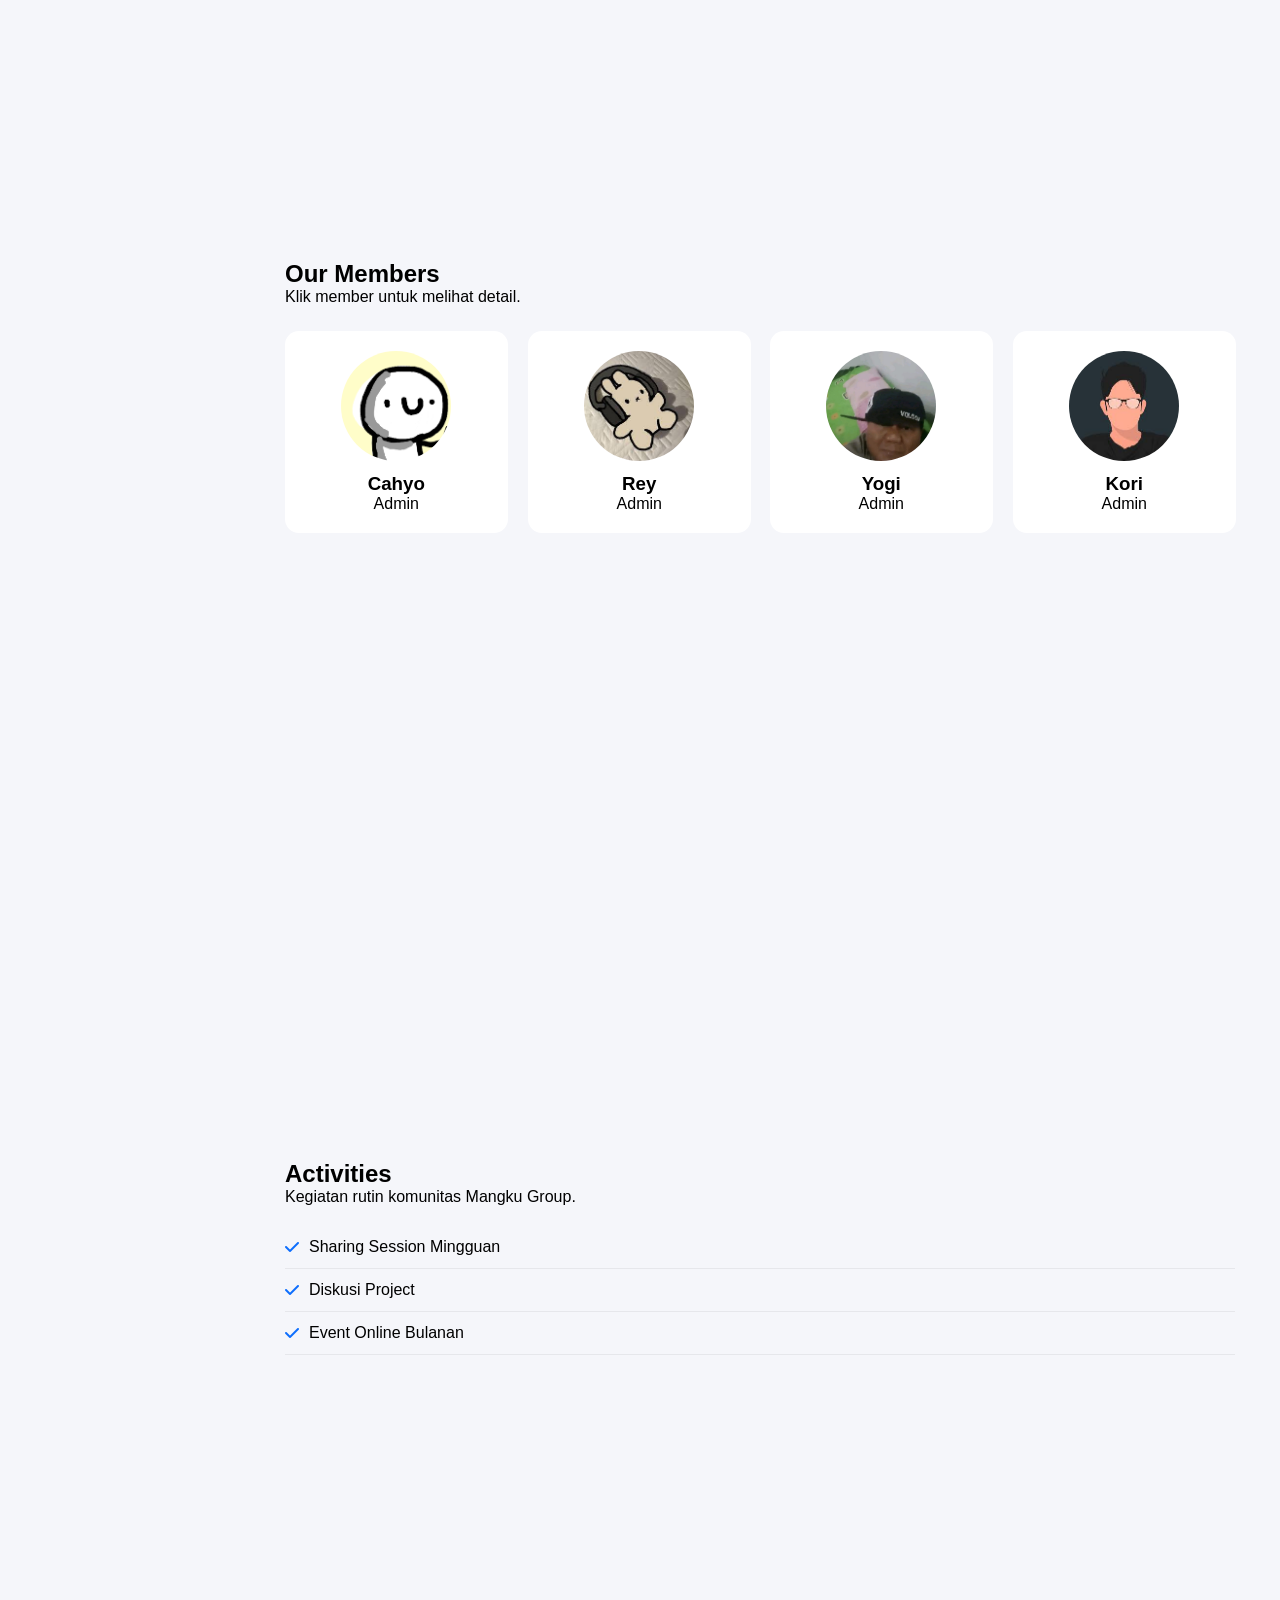
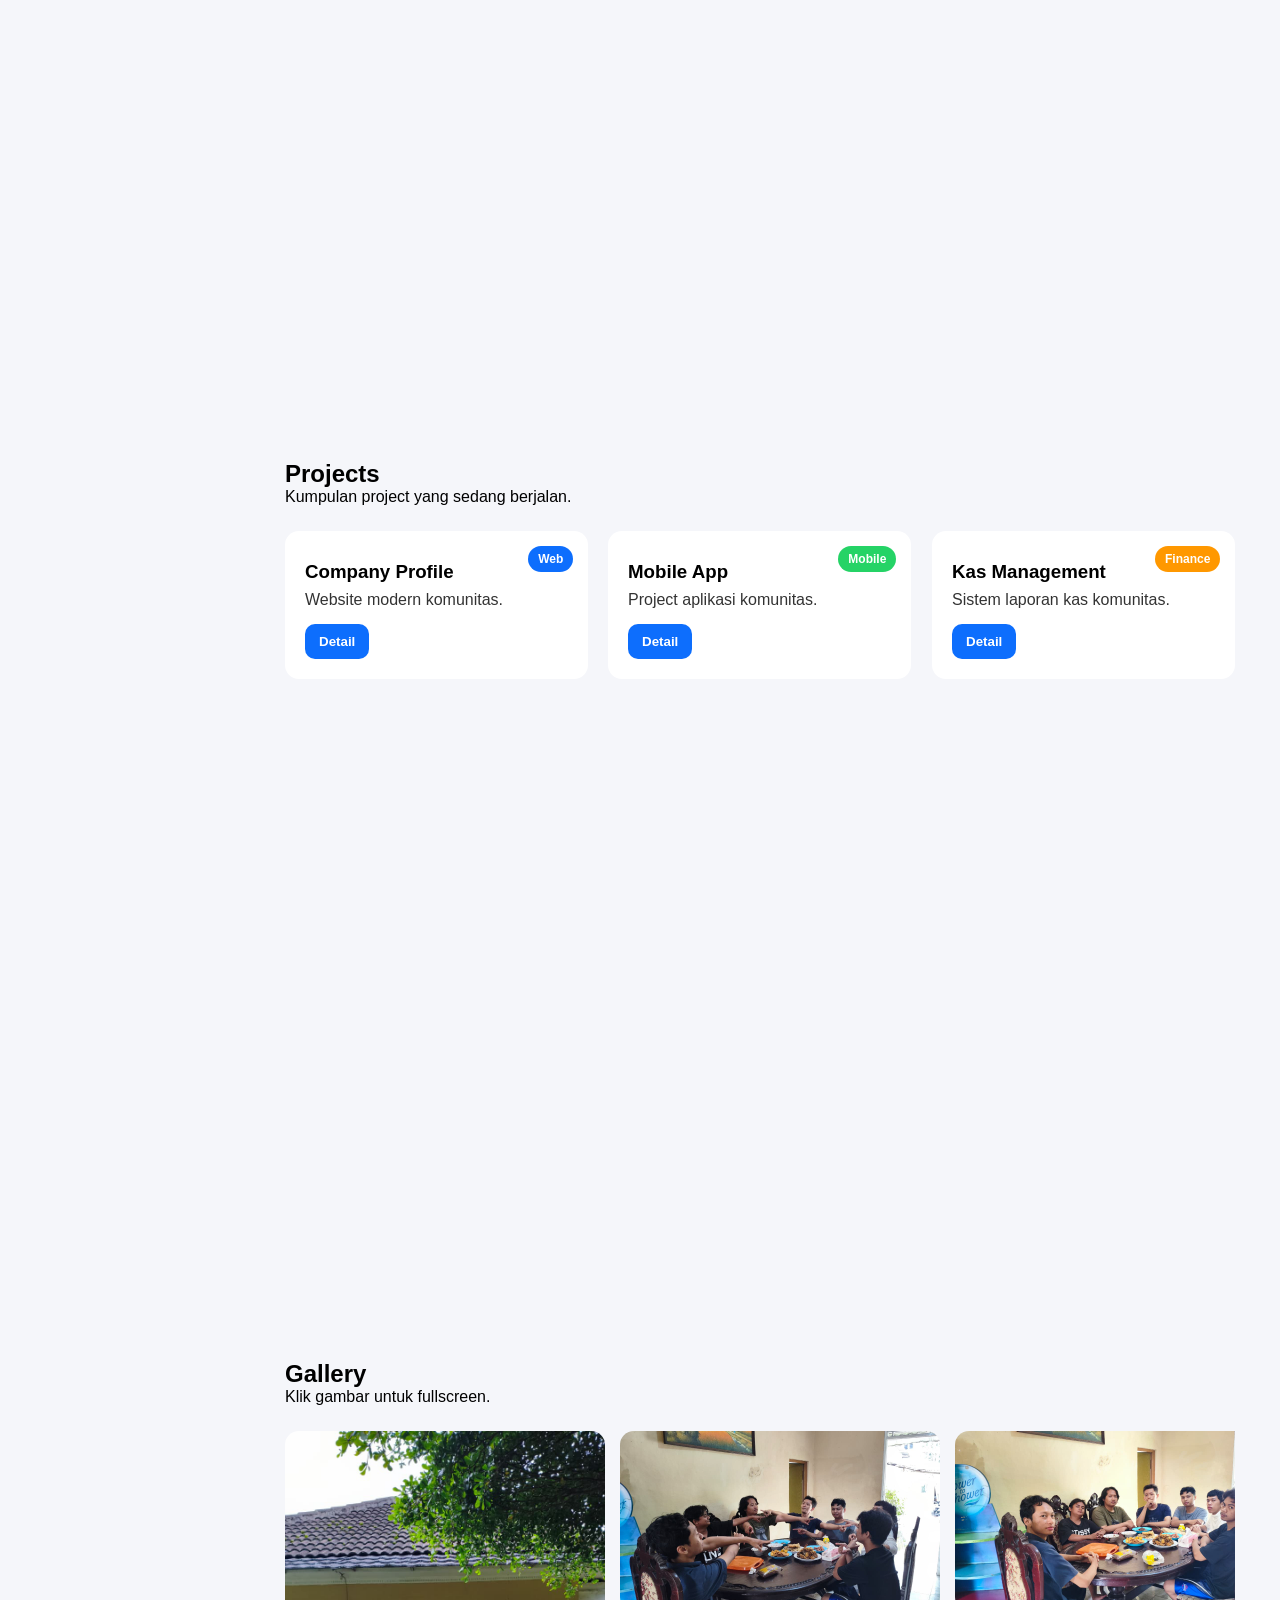
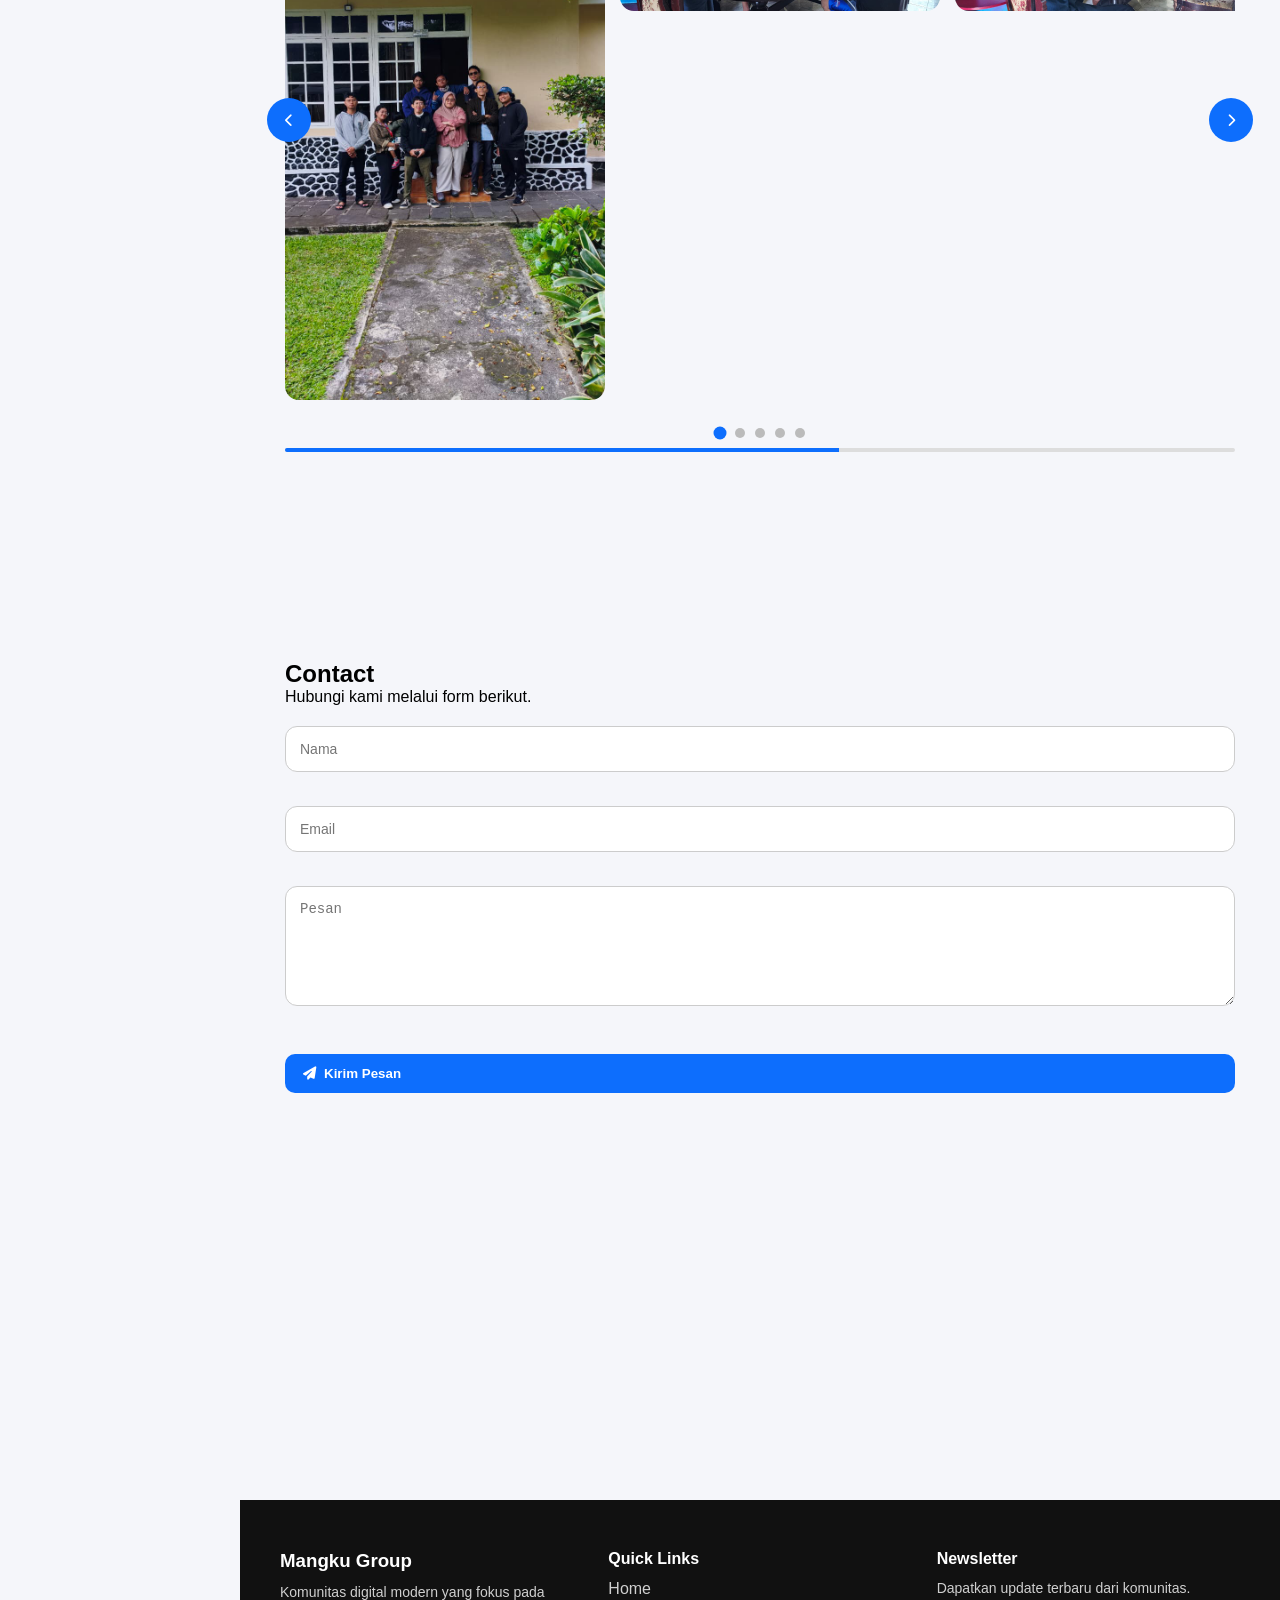
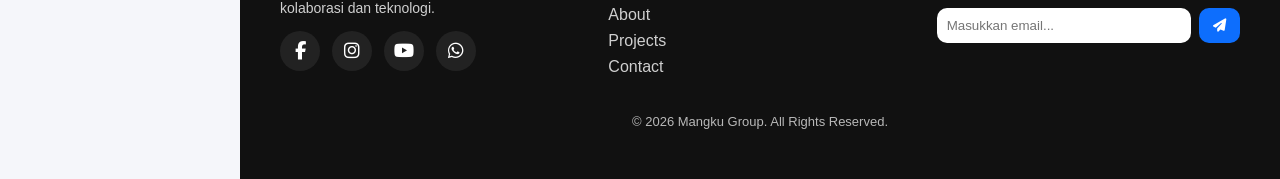
==== commit 8a6003d8: "Refactor Projek Mangku Pemisahan folder dan juga pemisahan halaman" ====
--- a/index.html
+++ b/index.html
@@ -435,10 +435,10 @@
   <script src="https://cdn.jsdelivr.net/npm/@supabase/supabase-js@2"></script>
 
   <!-- [15] Konfigurasi Supabase -->
-  <script src="js/config.js"></script>
+  <script src="js/config/config.js"></script>
 
   <!-- [16] JAVASCRIPT -->
-  <script src="js/main.js"></script>
+  <script src="js/home/main.js"></script>
 </body>
 
 </html>
